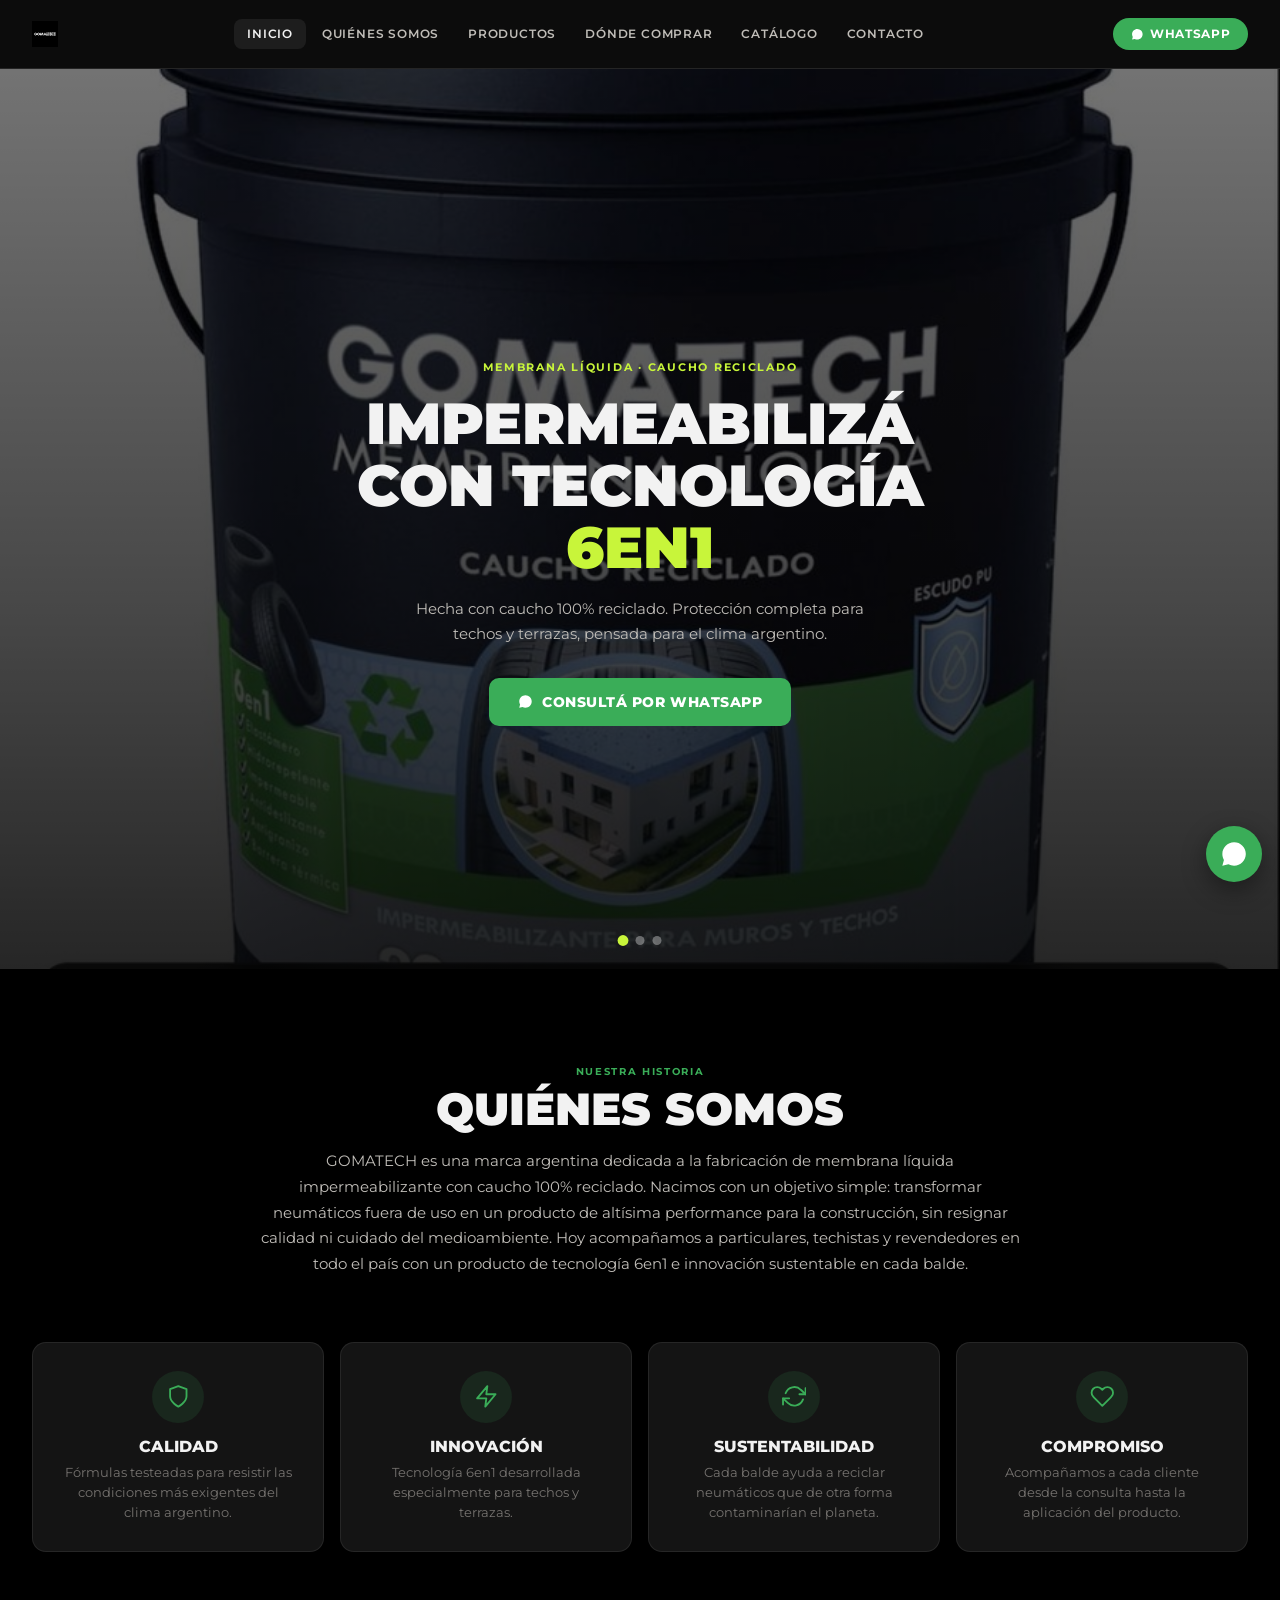
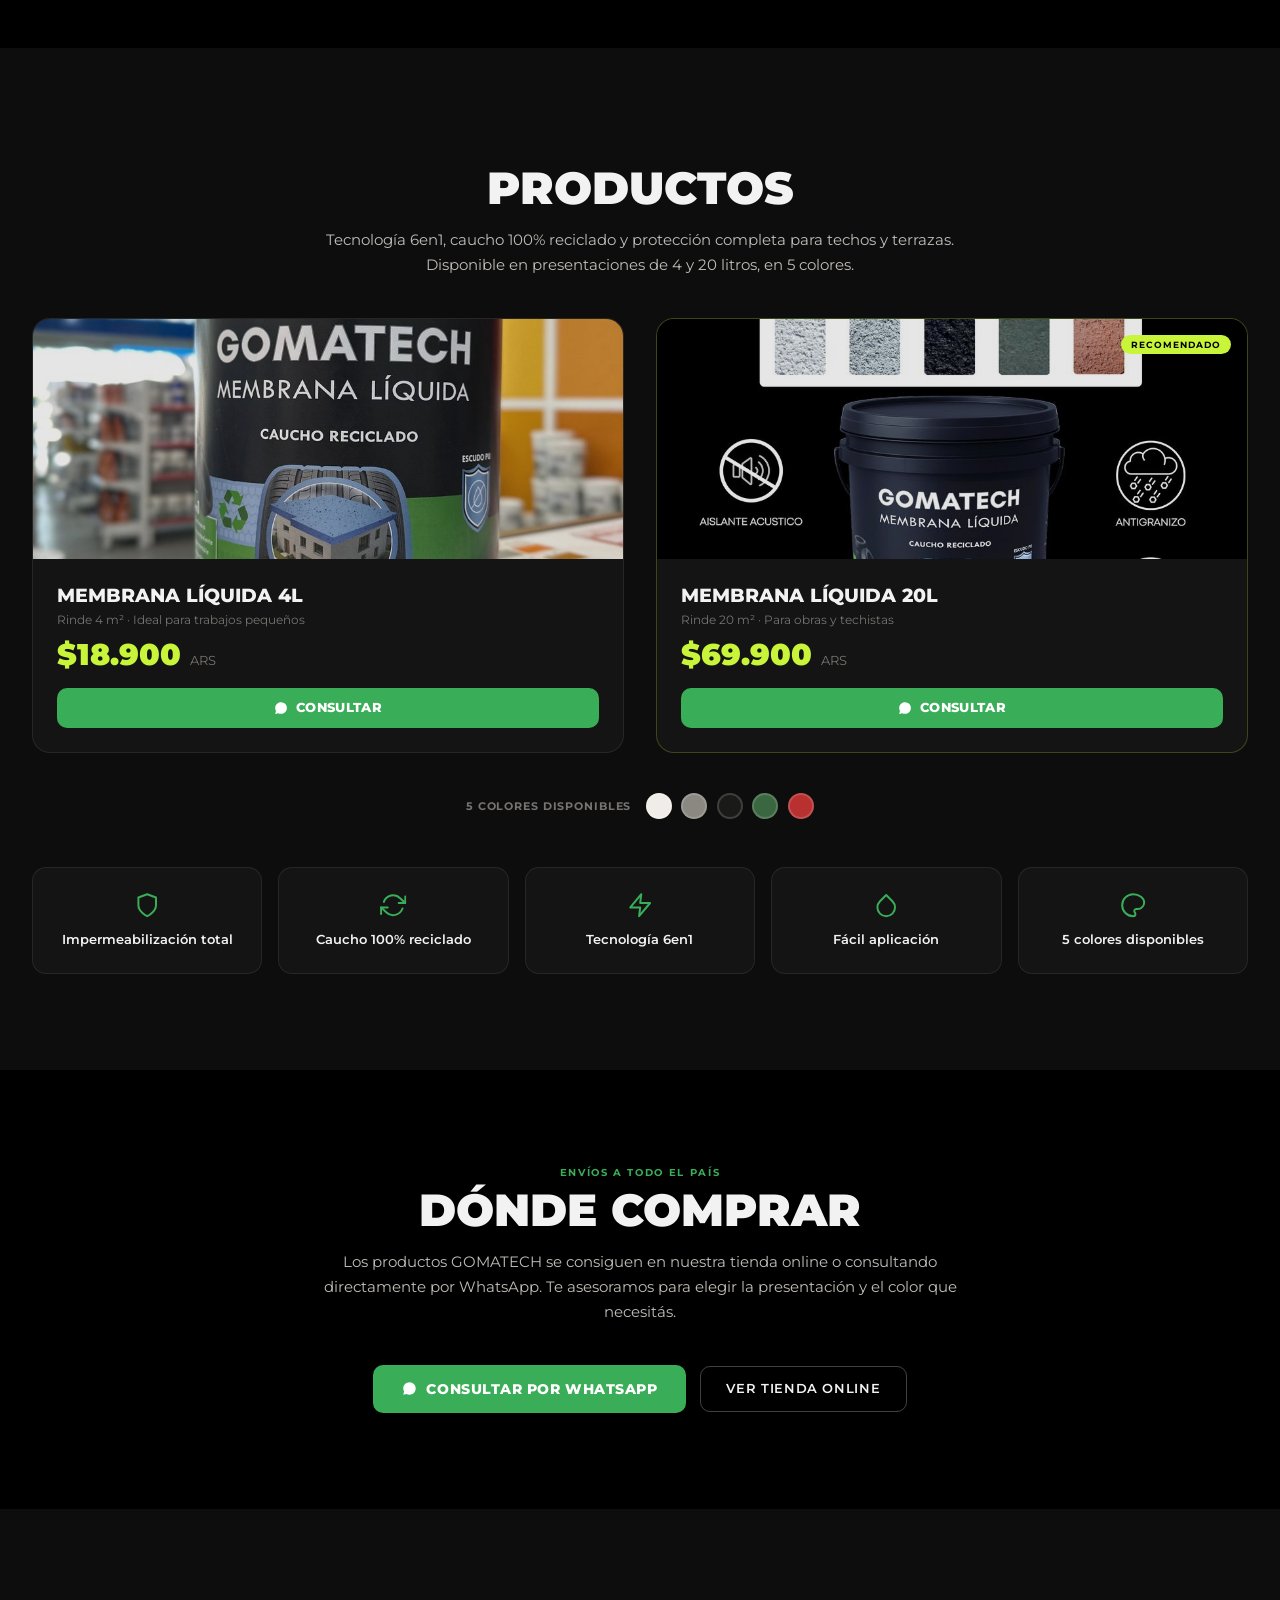
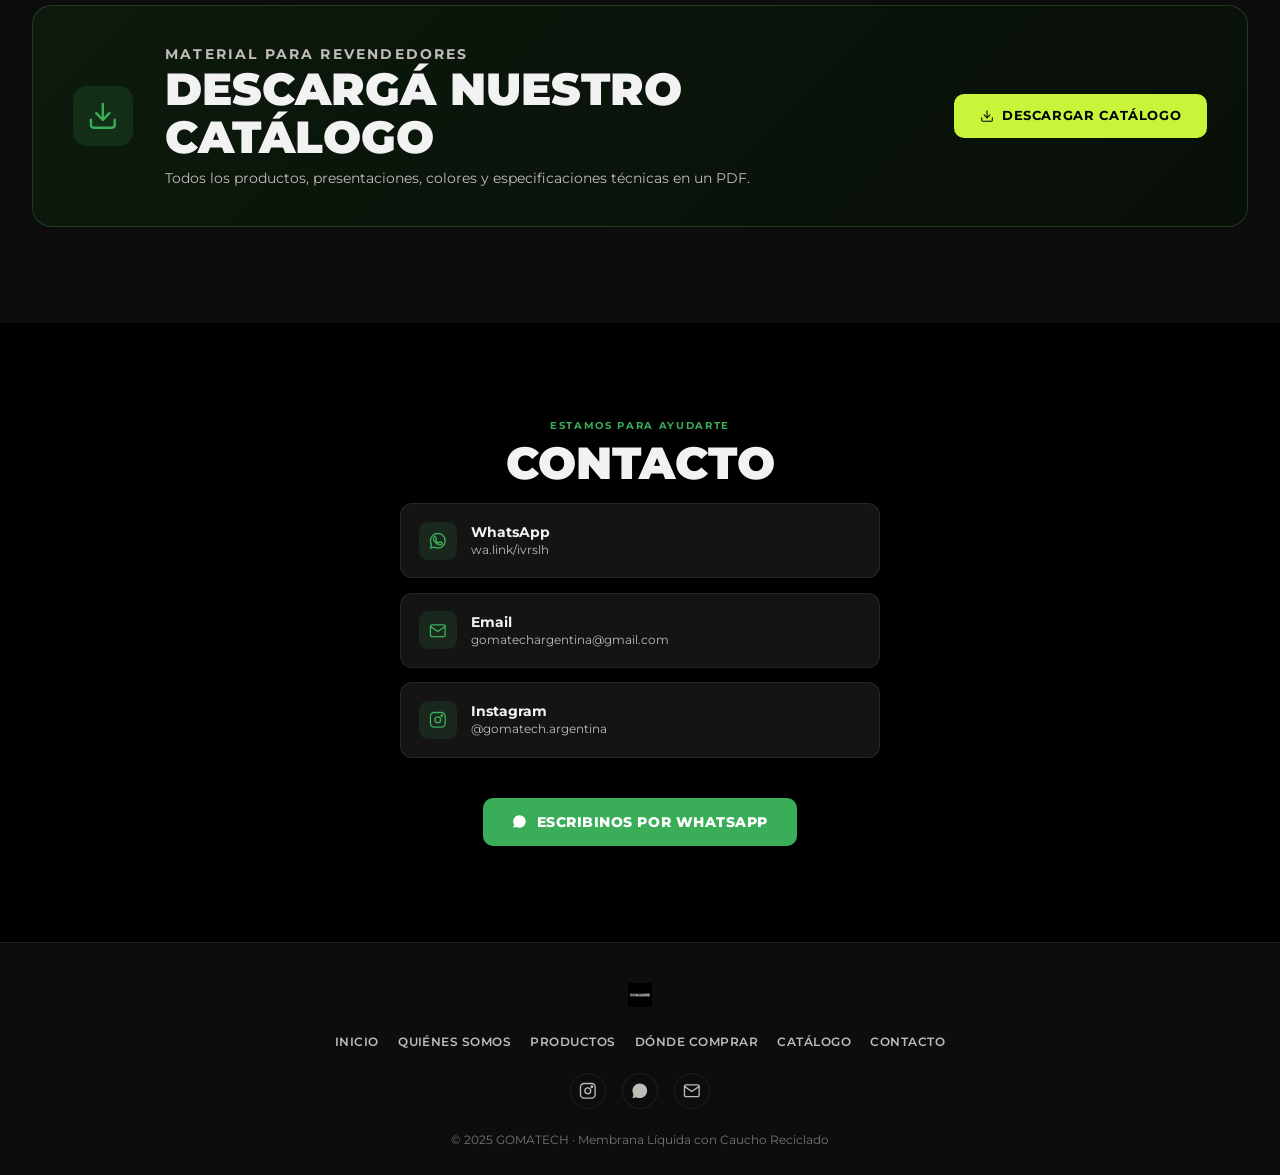
==== index.html @ 3a84031c "Reconstruir el sitio como single-page, sin GSAP ni librerías externas - Consolida todo en index.html" ====
<!DOCTYPE html>
<html lang="es">
<head>
  <meta charset="UTF-8">
  <meta name="viewport" content="width=device-width, initial-scale=1.0">
  <meta name="robots" content="index, follow">
  <link rel="preconnect" href="https://fonts.googleapis.com">
  <link rel="preconnect" href="https://fonts.gstatic.com" crossorigin>
  <link href="https://fonts.googleapis.com/css2?family=Montserrat:ital,wght@0,300;0,400;0,500;0,600;0,700;0,800;0,900;1,400&display=swap" rel="stylesheet">
  <link rel="stylesheet" href="css/styles.css">
  <title>GOMATECH | Membrana Líquida con Caucho Reciclado</title>
  <meta name="description" content="Membrana líquida con caucho reciclado, tecnología 6en1 para impermeabilizar techos y terrazas. Envíos a todo el país. Consultá por WhatsApp.">
</head>
<body>

<!-- Sprite de íconos SVG (sin librerías externas) -->
<svg style="display:none">
  <symbol id="i-whatsapp" viewBox="0 0 24 24"><path d="M17.472 14.382c-.297-.149-1.758-.868-2.03-.967-.273-.099-.471-.148-.67.15-.197.297-.767.966-.94 1.164-.173.199-.347.223-.644.075-.297-.15-1.255-.463-2.39-1.475-.883-.788-1.48-1.761-1.653-2.059-.173-.297-.018-.458.13-.606.134-.133.298-.347.446-.52.149-.174.198-.298.298-.497.099-.198.05-.371-.025-.52-.075-.149-.669-1.612-.916-2.207-.242-.579-.487-.5-.669-.51-.173-.008-.371-.01-.57-.01-.198 0-.52.074-.792.372-.272.297-1.04 1.016-1.04 2.479 0 1.462 1.065 2.875 1.213 3.074.148.198 2.096 3.2 5.077 4.487.709.306 1.262.489 1.694.625.712.227 1.36.195 1.871.118.571-.085 1.758-.719 2.006-1.413.248-.694.248-1.289.173-1.413-.074-.124-.272-.198-.57-.347z M12.001 2.003c-5.514 0-9.997 4.483-9.997 9.997 0 1.762.462 3.484 1.34 5.001L2.01 21.999l5.144-1.311a9.955 9.955 0 0 0 4.847 1.235h.004c5.514 0 9.997-4.483 9.997-9.997 0-2.67-1.04-5.182-2.929-7.07a9.935 9.935 0 0 0-7.072-2.925z"/></symbol>
  <symbol id="i-instagram" viewBox="0 0 24 24"><rect x="2" y="2" width="20" height="20" rx="5"/><circle cx="12" cy="12" r="4"/><circle cx="17.5" cy="6.5" r="1"/></symbol>
  <symbol id="i-mail" viewBox="0 0 24 24"><rect x="2" y="4" width="20" height="16" rx="2"/><path d="M2 6l10 7 10-7"/></symbol>
  <symbol id="i-truck" viewBox="0 0 24 24"><rect x="1" y="6" width="14" height="11"/><path d="M15 9h4l3 3v5h-7z"/><circle cx="6" cy="19.5" r="2"/><circle cx="17.5" cy="19.5" r="2"/></symbol>
  <symbol id="i-check" viewBox="0 0 24 24"><path d="M20 6 9 17l-5-5"/></symbol>
  <symbol id="i-recycle" viewBox="0 0 24 24"><path d="M23 4v6h-6M1 20v-6h6"/><path d="M3.51 9a9 9 0 0 1 14.85-3.36L23 10M1 14l4.64 4.36A9 9 0 0 0 20.49 15"/></symbol>
  <symbol id="i-shield" viewBox="0 0 24 24"><path d="M12 22s8-4 8-10V5l-8-3-8 3v7c0 6 8 10 8 10z"/></symbol>
  <symbol id="i-bolt" viewBox="0 0 24 24"><path d="M13 2 3 14h9l-1 8 10-12h-9z"/></symbol>
  <symbol id="i-droplet" viewBox="0 0 24 24"><path d="M12 2.69l5.66 5.66a8 8 0 1 1-11.31 0z"/></symbol>
  <symbol id="i-download" viewBox="0 0 24 24"><path d="M21 15v4a2 2 0 0 1-2 2H5a2 2 0 0 1-2-2v-4"/><path d="M7 10l5 5 5-5"/><path d="M12 15V3"/></symbol>
  <symbol id="i-heart" viewBox="0 0 24 24"><path d="M20.84 4.61a5.5 5.5 0 0 0-7.78 0L12 5.67l-1.06-1.06a5.5 5.5 0 1 0-7.78 7.78l1.06 1.06L12 21.23l7.78-7.78 1.06-1.06a5.5 5.5 0 0 0 0-7.78z"/></symbol>
  <symbol id="i-palette" viewBox="0 0 24 24"><path d="M12 2C6.48 2 2 6.48 2 12s4.48 10 10 10c1.1 0 2-.9 2-2 0-.51-.2-.98-.52-1.32-.31-.34-.5-.79-.5-1.29 0-1.05.85-1.89 1.89-1.89H16c3.31 0 6-2.69 6-6C22 5.55 17.53 2 12 2z"/></symbol>
</svg>

<header>
  <div class="nav-inner">
    <a class="logo" href="#inicio">
      <img src="assets/img/img-01.jpg" alt="GOMATECH">
    </a>
    <nav class="nav-links" id="navLinks">
      <a href="#inicio" data-section="inicio">Inicio</a>
      <a href="#quienes" data-section="quienes">Quiénes Somos</a>
      <a href="#productos" data-section="productos">Productos</a>
      <a href="#donde" data-section="donde">Dónde Comprar</a>
      <a href="#catalogo" data-section="catalogo">Catálogo</a>
      <a href="#contacto" data-section="contacto">Contacto</a>
    </nav>
    <div class="nav-actions">
      <a href="https://wa.link/ivrslh" target="_blank" class="btn-wa"><svg class="icon icon--solid"><use href="#i-whatsapp"/></svg> WhatsApp</a>
      <div class="hamburger" id="hamburger" onclick="toggleMenu()">
        <span></span><span></span><span></span>
      </div>
    </div>
  </div>
</header>

<!-- ═══ HERO / INICIO ═══ -->
<section class="hero" id="inicio">
  <div class="hero-slides">
    <div class="hero-slide active" style="background-image:url('assets/img/img-02.jpg')"></div>
    <div class="hero-slide" style="background-image:url('assets/img/img-07.jpg')"></div>
    <div class="hero-slide" style="background-image:url('assets/img/img-11.jpg')"></div>
  </div>
  <div class="hero-overlay"></div>
  <div class="hero-content">
    <p class="hero-kicker">Membrana líquida · Caucho reciclado</p>
    <h1>Impermeabilizá con tecnología <em>6en1</em></h1>
    <p class="hero-sub">Hecha con caucho 100% reciclado. Protección completa para techos y terrazas, pensada para el clima argentino.</p>
    <a href="https://wa.link/ivrslh" target="_blank" class="btn-wa-lg"><svg class="icon icon--solid"><use href="#i-whatsapp"/></svg> Consultá por WhatsApp</a>
  </div>
  <div class="hero-dots" id="heroDots">
    <button class="hero-dot active" data-slide="0" aria-label="Slide 1"></button>
    <button class="hero-dot" data-slide="1" aria-label="Slide 2"></button>
    <button class="hero-dot" data-slide="2" aria-label="Slide 3"></button>
  </div>
</section>

<!-- ═══ QUIÉNES SOMOS ═══ -->
<section class="section" id="quienes">
  <div class="container">
    <p class="section-label reveal">Nuestra historia</p>
    <h2 class="section-title reveal">Quiénes Somos</h2>
    <div class="quienes-grid">
      <p class="quienes-text reveal">
        GOMATECH es una marca argentina dedicada a la fabricación de membrana líquida
        impermeabilizante con caucho 100% reciclado. Nacimos con un objetivo simple:
        transformar neumáticos fuera de uso en un producto de altísima performance
        para la construcción, sin resignar calidad ni cuidado del medioambiente.
        Hoy acompañamos a particulares, techistas y revendedores en todo el país con
        un producto de tecnología 6en1 e innovación sustentable en cada balde.
      </p>
    </div>
    <div class="values-grid">
      <div class="value-card reveal">
        <div class="value-icon"><svg class="icon"><use href="#i-shield"/></svg></div>
        <h3 class="value-title">Calidad</h3>
        <p class="value-text">Fórmulas testeadas para resistir las condiciones más exigentes del clima argentino.</p>
      </div>
      <div class="value-card reveal">
        <div class="value-icon"><svg class="icon"><use href="#i-bolt"/></svg></div>
        <h3 class="value-title">Innovación</h3>
        <p class="value-text">Tecnología 6en1 desarrollada especialmente para techos y terrazas.</p>
      </div>
      <div class="value-card reveal">
        <div class="value-icon"><svg class="icon"><use href="#i-recycle"/></svg></div>
        <h3 class="value-title">Sustentabilidad</h3>
        <p class="value-text">Cada balde ayuda a reciclar neumáticos que de otra forma contaminarían el planeta.</p>
      </div>
      <div class="value-card reveal">
        <div class="value-icon"><svg class="icon"><use href="#i-heart"/></svg></div>
        <h3 class="value-title">Compromiso</h3>
        <p class="value-text">Acompañamos a cada cliente desde la consulta hasta la aplicación del producto.</p>
      </div>
    </div>
  </div>
</section>

<!-- ═══ PRODUCTOS ═══ -->
<section class="section section-alt" id="productos">
  <div class="container">
    <p class="section-label reveal">Catálogo</p>
    <h2 class="section-title reveal">Productos</h2>
    <p class="section-intro reveal">
      Tecnología 6en1, caucho 100% reciclado y protección completa para techos y
      terrazas. Disponible en presentaciones de 4 y 20 litros, en 5 colores.
    </p>

    <div class="catalog-grid">
      <div class="prod-card reveal">
        <div class="prod-img"><img src="assets/img/img-03.jpg" alt="GOMATECH Membrana Líquida 4 litros"></div>
        <div class="prod-body">
          <div class="prod-name">Membrana Líquida 4L</div>
          <div class="prod-desc">Rinde 4 m&sup2; &middot; Ideal para trabajos pequeños</div>
          <div class="prod-price">$18.900 <small>ARS</small></div>
          <a href="https://wa.link/ivrslh" target="_blank" class="btn-wa-card"><svg class="icon icon--solid"><use href="#i-whatsapp"/></svg> Consultar</a>
        </div>
      </div>
      <div class="prod-card featured reveal">
        <div class="prod-badge-tag">Recomendado</div>
        <div class="prod-img"><img src="assets/img/img-04.jpg" alt="GOMATECH Membrana Líquida 20 litros"></div>
        <div class="prod-body">
          <div class="prod-name">Membrana Líquida 20L</div>
          <div class="prod-desc">Rinde 20 m&sup2; &middot; Para obras y techistas</div>
          <div class="prod-price">$69.900 <small>ARS</small></div>
          <a href="https://wa.link/ivrslh" target="_blank" class="btn-wa-card"><svg class="icon icon--solid"><use href="#i-whatsapp"/></svg> Consultar</a>
        </div>
      </div>
    </div>

    <div class="colores-row reveal">
      <span class="colores-label">5 colores disponibles</span>
      <div class="color-dot" title="Blanco" style="background:#f0ede8;"></div>
      <div class="color-dot" title="Gris" style="background:#8a8880;"></div>
      <div class="color-dot" title="Negro" style="background:#1a1a18;"></div>
      <div class="color-dot" title="Verde" style="background:#3a6640;"></div>
      <div class="color-dot" title="Rojo" style="background:#b83030;"></div>
    </div>

    <div class="feature-grid">
      <div class="feature-card reveal">
        <div class="feature-icon"><svg class="icon"><use href="#i-shield"/></svg></div>
        <p>Impermeabilización total</p>
      </div>
      <div class="feature-card reveal">
        <div class="feature-icon"><svg class="icon"><use href="#i-recycle"/></svg></div>
        <p>Caucho 100% reciclado</p>
      </div>
      <div class="feature-card reveal">
        <div class="feature-icon"><svg class="icon"><use href="#i-bolt"/></svg></div>
        <p>Tecnología 6en1</p>
      </div>
      <div class="feature-card reveal">
        <div class="feature-icon"><svg class="icon"><use href="#i-droplet"/></svg></div>
        <p>Fácil aplicación</p>
      </div>
      <div class="feature-card reveal">
        <div class="feature-icon"><svg class="icon"><use href="#i-palette"/></svg></div>
        <p>5 colores disponibles</p>
      </div>
    </div>
  </div>
</section>

<!-- ═══ DÓNDE COMPRAR ═══ -->
<section class="section" id="donde">
  <div class="container">
    <p class="section-label reveal">Envíos a todo el país</p>
    <h2 class="section-title reveal">Dónde Comprar</h2>
    <p class="section-intro reveal">
      Los productos GOMATECH se consiguen en nuestra tienda online o consultando
      directamente por WhatsApp. Te asesoramos para elegir la presentación y el
      color que necesitás.
    </p>
    <div class="donde-actions reveal">
      <a href="https://wa.link/ivrslh" target="_blank" class="btn-wa-lg"><svg class="icon icon--solid"><use href="#i-whatsapp"/></svg> Consultar por WhatsApp</a>
      <a href="https://gomatech.mitiendanube.com/" target="_blank" class="btn-outline">Ver Tienda Online</a>
    </div>
  </div>
</section>

<!-- ═══ CATÁLOGO ═══ -->
<section class="section section-alt" id="catalogo">
  <div class="container">
    <div class="catalogo-box reveal">
      <div class="catalogo-icon"><svg class="icon"><use href="#i-download"/></svg></div>
      <div class="catalogo-text">
        <p class="section-label" style="margin-bottom:.3rem;">Material para revendedores</p>
        <h2 class="section-title" style="margin-bottom:.6rem;">Descargá nuestro catálogo</h2>
        <p>Todos los productos, presentaciones, colores y especificaciones técnicas en un PDF.</p>
      </div>
      <a href="assets/catalogo-mayorista.pdf" download="Catalogo_GOMATECH.pdf" class="btn-primary">
        <svg class="icon"><use href="#i-download"/></svg> Descargar Catálogo
      </a>
    </div>
  </div>
</section>

<!-- ═══ CONTACTO ═══ -->
<section class="section" id="contacto">
  <div class="container">
    <p class="section-label reveal">Estamos para ayudarte</p>
    <h2 class="section-title reveal">Contacto</h2>
    <div class="contacto-grid">
      <a href="https://wa.link/ivrslh" target="_blank" class="ch-item reveal">
        <div class="ch-icon"><svg class="icon"><use href="#i-whatsapp"/></svg></div>
        <div><div class="ch-name">WhatsApp</div><div class="ch-value">wa.link/ivrslh</div></div>
      </a>
      <a href="mailto:gomatechargentina@gmail.com" class="ch-item reveal">
        <div class="ch-icon"><svg class="icon"><use href="#i-mail"/></svg></div>
        <div><div class="ch-name">Email</div><div class="ch-value">gomatechargentina@gmail.com</div></div>
      </a>
      <a href="https://www.instagram.com/gomatech.argentina" target="_blank" class="ch-item reveal">
        <div class="ch-icon"><svg class="icon"><use href="#i-instagram"/></svg></div>
        <div><div class="ch-name">Instagram</div><div class="ch-value">@gomatech.argentina</div></div>
      </a>
    </div>
    <div class="contacto-cta reveal">
      <a href="https://wa.link/ivrslh" target="_blank" class="btn-wa-lg"><svg class="icon icon--solid"><use href="#i-whatsapp"/></svg> Escribinos por WhatsApp</a>
    </div>
  </div>
</section>

<footer>
  <div class="footer-inner">
    <a href="#inicio" class="footer-logo"><img src="assets/img/img-01.jpg" alt="GOMATECH"></a>
    <nav class="footer-nav">
      <a href="#inicio">Inicio</a>
      <a href="#quienes">Quiénes Somos</a>
      <a href="#productos">Productos</a>
      <a href="#donde">Dónde Comprar</a>
      <a href="#catalogo">Catálogo</a>
      <a href="#contacto">Contacto</a>
    </nav>
    <div class="footer-social">
      <a href="https://www.instagram.com/gomatech.argentina" target="_blank" aria-label="Instagram"><svg class="icon"><use href="#i-instagram"/></svg></a>
      <a href="https://wa.link/ivrslh" target="_blank" aria-label="WhatsApp"><svg class="icon icon--solid"><use href="#i-whatsapp"/></svg></a>
      <a href="mailto:gomatechargentina@gmail.com" aria-label="Email"><svg class="icon"><use href="#i-mail"/></svg></a>
    </div>
    <p class="footer-copy">&copy; 2025 GOMATECH &middot; Membrana Líquida con Caucho Reciclado</p>
  </div>
</footer>

<a href="https://wa.link/ivrslh" target="_blank" class="wa-float" aria-label="Consultar por WhatsApp">
  <svg class="icon icon--solid"><use href="#i-whatsapp"/></svg>
</a>

<script src="js/main.js"></script>
</body>
</html>
---- css/styles.css ----
*, *::before, *::after { box-sizing: border-box; margin: 0; padding: 0; }
:root {
  --black: #000000;
  --rubber: #0d0d0d;
  --surface: #141414;
  --green: #3aad58;
  --accent: #c8f53a;
  --yellow: #FFE600;
  --off-white: #f2f2f2;
  --warm-gray: #c0bdb8;
  --mid-gray: #767370;
  --border: rgba(255,255,255,0.08);
}
html { scroll-behavior: smooth; }
body {
  background: var(--black);
  color: var(--off-white);
  font-family: 'Montserrat', Arial, sans-serif;
  overflow-x: hidden;
}
.icon { width: 1.1em; height: 1.1em; fill: none; stroke: currentColor; stroke-width: 1.8; stroke-linecap: round; stroke-linejoin: round; vertical-align: -0.15em; flex-shrink: 0; }
.icon--solid { fill: currentColor; stroke: none; }

/* ── HEADER ── */
header {
  position: sticky; top: 0; z-index: 300;
  background: rgba(13,13,13,0.98);
  backdrop-filter: blur(16px);
  border-bottom: 1px solid rgba(255,255,255,0.1);
}
.nav-inner {
  max-width: 1280px; margin: 0 auto; padding: 0 1.25rem;
  height: 64px; display: flex; align-items: center; justify-content: space-between;
}
.logo { display: flex; align-items: center; text-decoration: none; }
.logo img { height: 26px; width: auto; }
.nav-links { display: flex; align-items: center; gap: .2rem; }
.nav-links a {
  font-size: .72rem; font-weight: 600; letter-spacing: .07em; text-transform: uppercase;
  color: var(--warm-gray); text-decoration: none; padding: .5rem .8rem;
  border-radius: 8px; transition: color .2s, background .2s;
}
.nav-links a:hover, .nav-links a.active { color: var(--off-white); background: rgba(255,255,255,.07); }
.nav-actions { display: flex; align-items: center; gap: .75rem; }
.btn-wa {
  display: flex; align-items: center; gap: .4rem;
  background: var(--green); color: white; font-family: 'Montserrat', Arial, sans-serif;
  font-weight: 700; font-size: .72rem; letter-spacing: .06em; text-transform: uppercase;
  text-decoration: none; padding: .55rem 1.1rem; border-radius: 100px;
  transition: background .2s, transform .15s;
}
.btn-wa:hover { background: #2a9447; transform: translateY(-1px); }
.hamburger { display: flex; flex-direction: column; gap: 5px; cursor: pointer; padding: 4px; }
.hamburger span { width: 22px; height: 2px; background: var(--off-white); border-radius: 2px; }

/* Mobile nav: full-screen drawer by default (mobile-first) */
.nav-links {
  display: none;
}
.nav-links.open {
  display: flex; flex-direction: column; position: fixed;
  top: 64px; left: 0; right: 0; height: calc(100svh - 64px);
  background: #000; padding: 1.5rem; gap: .3rem; z-index: 250;
  overflow-y: auto;
}
.nav-links.open a { font-size: 1rem; padding: .8rem 1rem; }

/* ── SHARED ── */
.container { max-width: 1280px; margin: 0 auto; padding: 0 1.25rem; }
.section { padding: 4rem 0; }
.section-alt { background: var(--rubber); }
.section-label {
  font-size: .65rem; font-weight: 700; letter-spacing: .16em;
  text-transform: uppercase; color: var(--green); margin-bottom: .5rem; text-align: center;
}
.section-title {
  font-weight: 900; font-size: clamp(1.9rem, 6vw, 2.8rem);
  text-transform: uppercase; line-height: 1.05; color: var(--off-white);
  margin-bottom: 1rem; text-align: center;
}
.section-intro {
  font-size: .92rem; color: var(--warm-gray); line-height: 1.7;
  max-width: 640px; margin: 0 auto 2.5rem; text-align: center;
}
.btn-wa-lg {
  display: inline-flex; align-items: center; justify-content: center; gap: .6rem;
  background: var(--green); color: #fff; font-family: 'Montserrat', Arial, sans-serif;
  font-weight: 800; font-size: .85rem; letter-spacing: .04em; text-transform: uppercase;
  text-decoration: none; padding: 1rem 1.8rem; border-radius: 10px; border: none;
  cursor: pointer; transition: background .2s, transform .15s, box-shadow .15s;
}
.btn-wa-lg:hover { background: #2a9447; transform: translateY(-2px); box-shadow: 0 10px 26px rgba(58,173,88,.3); }
.btn-primary {
  display: inline-flex; align-items: center; justify-content: center; gap: .5rem;
  background: var(--accent); color: var(--black); font-family: 'Montserrat', Arial, sans-serif;
  font-weight: 700; font-size: .8rem; letter-spacing: .05em; text-transform: uppercase;
  text-decoration: none; padding: .9rem 1.6rem; border-radius: 10px; border: none;
  cursor: pointer; transition: transform .15s, box-shadow .15s;
}
.btn-primary:hover { transform: translateY(-2px); box-shadow: 0 10px 24px rgba(200,245,58,.25); }
.btn-outline {
  display: inline-flex; align-items: center; justify-content: center; gap: .5rem;
  background: transparent; color: var(--off-white); font-family: 'Montserrat', Arial, sans-serif;
  font-weight: 600; font-size: .8rem; letter-spacing: .05em; text-transform: uppercase;
  text-decoration: none; padding: .9rem 1.6rem; border-radius: 10px;
  border: 1px solid rgba(255,255,255,.25); transition: border-color .2s, background .2s;
}
.btn-outline:hover { border-color: var(--green); background: rgba(58,173,88,.09); }
.btn-wa-card {
  display: inline-flex; align-items: center; justify-content: center; gap: .5rem;
  background: var(--green); color: #fff; font-family: 'Montserrat', Arial, sans-serif;
  font-weight: 800; font-size: .8rem; letter-spacing: .03em; text-transform: uppercase;
  text-decoration: none; padding: .8rem 1.5rem; border-radius: 10px; border: none;
  cursor: pointer; transition: background .2s, transform .15s, box-shadow .15s; width: 100%;
}
.btn-wa-card:hover { background: #2a9447; transform: translateY(-2px); box-shadow: 0 10px 24px rgba(58,173,88,.28); }

/* Reveal al hacer scroll (IntersectionObserver, ver main.js) */
.reveal { opacity: 0; transform: translateY(20px); transition: opacity .6s ease, transform .6s ease; }
.reveal.in-view { opacity: 1; transform: translateY(0); }

/* ── HERO SLIDER ── */
.hero {
  position: relative; min-height: 100svh; overflow: hidden;
  display: flex; align-items: center; justify-content: center;
}
.hero-slides { position: absolute; inset: 0; z-index: 0; }
.hero-slide {
  position: absolute; inset: 0; background-size: cover; background-position: center;
  opacity: 0; transition: opacity 1.2s ease;
}
.hero-slide.active { opacity: 1; }
.hero-overlay {
  position: absolute; inset: 0; z-index: 1;
  background: linear-gradient(180deg, rgba(0,0,0,.55) 0%, rgba(0,0,0,.72) 60%, rgba(0,0,0,.85) 100%);
}
.hero-content {
  position: relative; z-index: 2; text-align: center;
  max-width: 720px; padding: 6rem 1.25rem 3rem;
}
.hero-kicker {
  font-size: .68rem; font-weight: 700; letter-spacing: .16em; text-transform: uppercase;
  color: var(--accent); margin-bottom: 1.1rem;
}
.hero h1 {
  font-weight: 900; font-size: clamp(2rem, 8vw, 3.6rem);
  line-height: 1.08; text-transform: uppercase; color: var(--off-white); margin-bottom: 1.2rem;
}
.hero h1 em { color: var(--accent); font-style: normal; }
.hero-sub {
  font-size: .92rem; color: var(--warm-gray); line-height: 1.65;
  margin: 0 auto 2rem; max-width: 480px;
}
.hero-dots {
  position: absolute; z-index: 2; bottom: 1.5rem; left: 50%; transform: translateX(-50%);
  display: flex; gap: .5rem;
}
.hero-dot {
  width: 9px; height: 9px; border-radius: 50%; border: none;
  background: rgba(255,255,255,.35); cursor: pointer; padding: 0; transition: background .2s, transform .2s;
}
.hero-dot.active { background: var(--accent); transform: scale(1.2); }

/* ── QUIENES SOMOS ── */
.quienes-grid { max-width: 760px; margin: 0 auto 3rem; }
.quienes-text { font-size: .92rem; color: var(--warm-gray); line-height: 1.75; text-align: center; }
.values-grid { display: grid; grid-template-columns: 1fr; gap: 1rem; }
.value-card {
  background: var(--surface); border: 1px solid var(--border);
  border-radius: 14px; padding: 1.75rem; text-align: center;
  transition: border-color .3s, transform .25s;
}
.value-card:hover { border-color: rgba(58,173,88,.35); transform: translateY(-4px); }
.value-icon {
  width: 52px; height: 52px; margin: 0 auto .9rem; border-radius: 50%;
  background: rgba(58,173,88,.12); color: var(--green);
  display: flex; align-items: center; justify-content: center; font-size: 1.4rem;
}
.value-title { font-weight: 800; font-size: 1rem; text-transform: uppercase; margin-bottom: .45rem; }
.value-text { font-size: .8rem; color: var(--mid-gray); line-height: 1.55; }

/* ── PRODUCTOS ── */
.catalog-grid { display: grid; grid-template-columns: 1fr; gap: 1.5rem; margin-bottom: 2.5rem; }
.prod-card {
  background: var(--surface); border: 1px solid var(--border);
  border-radius: 18px; overflow: hidden;
  transition: border-color .3s, transform .25s; position: relative;
}
.prod-card:hover { border-color: rgba(58,173,88,.4); transform: translateY(-5px); }
.prod-card.featured { border-color: rgba(200,245,58,.22); }
.prod-badge-tag {
  position: absolute; top: 1rem; right: 1rem;
  background: var(--accent); color: var(--black);
  font-size: .58rem; font-weight: 700; letter-spacing: .1em; text-transform: uppercase;
  padding: .25rem .65rem; border-radius: 100px; z-index: 2;
}
.prod-img { height: 240px; overflow: hidden; }
.prod-img img { width:100%;height:100%;object-fit:cover;transition:transform .4s,filter .4s;filter:brightness(.9) saturate(.9); }
.prod-card:hover .prod-img img { transform:scale(1.05);filter:brightness(1) saturate(1); }
.prod-body { padding: 1.5rem; }
.prod-name { font-weight: 800; font-size: 1.2rem; text-transform: uppercase; }
.prod-desc { font-size: .77rem; color: var(--mid-gray); margin-top: .3rem; }
.prod-price { font-size: 1.9rem; font-weight: 900; color: var(--accent); margin: .8rem 0 1.1rem; line-height: 1; }
.prod-price small { font-size: .82rem; color: var(--mid-gray); font-weight: 400; }

.colores-row { display: flex; align-items: center; justify-content: center; gap: .6rem; flex-wrap: wrap; margin-bottom: 3rem; }
.colores-label { font-size: .68rem; font-weight: 700; letter-spacing: .08em; text-transform: uppercase; color: var(--mid-gray); margin-right: .3rem; }
.color-dot { width: 26px; height: 26px; border-radius: 50%; border: 2px solid rgba(255,255,255,.16); }

.feature-grid { display: grid; grid-template-columns: repeat(2,1fr); gap: 1rem; }
.feature-card {
  background: var(--surface); border: 1px solid var(--border); border-radius: 14px;
  padding: 1.5rem 1rem; text-align: center;
  transition: border-color .3s, transform .25s;
}
.feature-card:hover { border-color: rgba(58,173,88,.35); transform: translateY(-4px); }
.feature-icon { color: var(--green); margin-bottom: .6rem; font-size: 1.5rem; }
.feature-card p { font-size: .8rem; font-weight: 600; color: var(--off-white); line-height: 1.4; }

/* ── DÓNDE COMPRAR ── */
.donde-actions { display: flex; flex-direction: column; gap: .85rem; align-items: center; }

/* ── CATÁLOGO ── */
.catalogo-box {
  background: linear-gradient(135deg,#0d1a0d,#080f08);
  border: 1px solid rgba(58,173,88,.28); border-radius: 20px;
  padding: 2.25rem 1.5rem; text-align: center;
}
.catalogo-icon {
  width: 60px; height: 60px; margin: 0 auto 1.25rem; border-radius: 14px;
  background: rgba(58,173,88,.14); color: var(--green);
  display: flex; align-items: center; justify-content: center; font-size: 1.8rem;
}
.catalogo-text p { font-size: .85rem; color: var(--warm-gray); margin-bottom: 1.5rem; }

/* ── CONTACTO ── */
.contacto-grid { display: flex; flex-direction: column; gap: .9rem; max-width: 480px; margin: 0 auto 2.5rem; }
.ch-item {
  display: flex; align-items: center; gap: .9rem; padding: 1.1rem;
  background: var(--surface); border: 1px solid var(--border);
  border-radius: 12px; color: var(--warm-gray); text-decoration: none; font-size: .85rem;
  transition: border-color .2s, background .2s, color .2s;
}
.ch-item:hover { border-color: var(--green); background: rgba(58,173,88,.06); color: var(--off-white); }
.ch-icon {
  width: 38px; height: 38px; background: rgba(58,173,88,.12); border-radius: 9px;
  display: flex; align-items: center; justify-content: center; color: var(--green); font-size: 1rem; flex-shrink: 0;
}
.ch-name { font-weight: 700; color: var(--off-white); }
.ch-value { font-size: .77rem; margin-top: 2px; }
.contacto-cta { text-align: center; }

/* ── FOOTER ── */
footer { background: var(--rubber); border-top: 1px solid var(--border); padding: 2.5rem 1.25rem 1.75rem; }
.footer-inner { max-width: 1280px; margin: 0 auto; display: flex; flex-direction: column; align-items: center; gap: 1.5rem; text-align: center; }
.footer-logo img { height: 24px; }
.footer-nav { display: flex; flex-wrap: wrap; justify-content: center; gap: .5rem 1.2rem; }
.footer-nav a { font-size: .74rem; font-weight: 600; letter-spacing: .04em; text-transform: uppercase; color: var(--warm-gray); text-decoration: none; transition: color .2s; }
.footer-nav a:hover { color: var(--green); }
.footer-social { display: flex; gap: 1rem; }
.footer-social a {
  width: 36px; height: 36px; border-radius: 50%; border: 1px solid var(--border);
  display: flex; align-items: center; justify-content: center; color: var(--warm-gray);
  transition: border-color .2s, color .2s;
}
.footer-social a:hover { border-color: var(--green); color: var(--green); }
.footer-copy { font-size: .72rem; color: var(--mid-gray); }

/* ── BOTÓN FLOTANTE WHATSAPP ── */
.wa-float {
  position: fixed; right: 1.1rem; bottom: 1.1rem; z-index: 400;
  width: 56px; height: 56px; border-radius: 50%;
  background: var(--green); color: #fff;
  display: flex; align-items: center; justify-content: center;
  font-size: 1.6rem; box-shadow: 0 8px 24px rgba(0,0,0,.4);
  transition: transform .2s, background .2s;
}
.wa-float:hover { background: #2a9447; transform: scale(1.08); }

/* ══════════════ RESPONSIVE (mobile-first) ══════════════ */
@media (min-width: 700px) {
  .values-grid { grid-template-columns: repeat(2,1fr); }
  .catalog-grid { grid-template-columns: repeat(2,1fr); }
  .feature-grid { grid-template-columns: repeat(3,1fr); }
  .donde-actions { flex-direction: row; justify-content: center; }
  .catalogo-box { display: flex; align-items: center; text-align: left; gap: 2rem; padding: 2.5rem; }
  .catalogo-icon { margin: 0; flex-shrink: 0; }
  .catalogo-text { flex: 1; }
  .catalogo-text p { margin-bottom: 0; }
  .catalogo-text .section-label, .catalogo-text .section-title { text-align: left; }
  .catalogo-box .btn-primary { flex-shrink: 0; }
}
@media (min-width: 901px) {
  .nav-links {
    display: flex !important; position: static; flex-direction: row;
    background: none; padding: 0; z-index: auto; overflow: visible;
  }
  .nav-links a { font-size: .72rem; padding: .5rem .8rem; }
  .hamburger { display: none; }
  .nav-inner { padding: 0 2rem; height: 68px; }
  .container { padding: 0 2rem; }
  .section { padding: 6rem 0; }
  .section-label, .section-title { text-align: center; }
  .values-grid { grid-template-columns: repeat(4,1fr); }
  .feature-grid { grid-template-columns: repeat(5,1fr); }
  .quienes-grid { margin-bottom: 4rem; }
}
@media (min-width: 1200px) {
  .catalog-grid { gap: 2rem; }
}
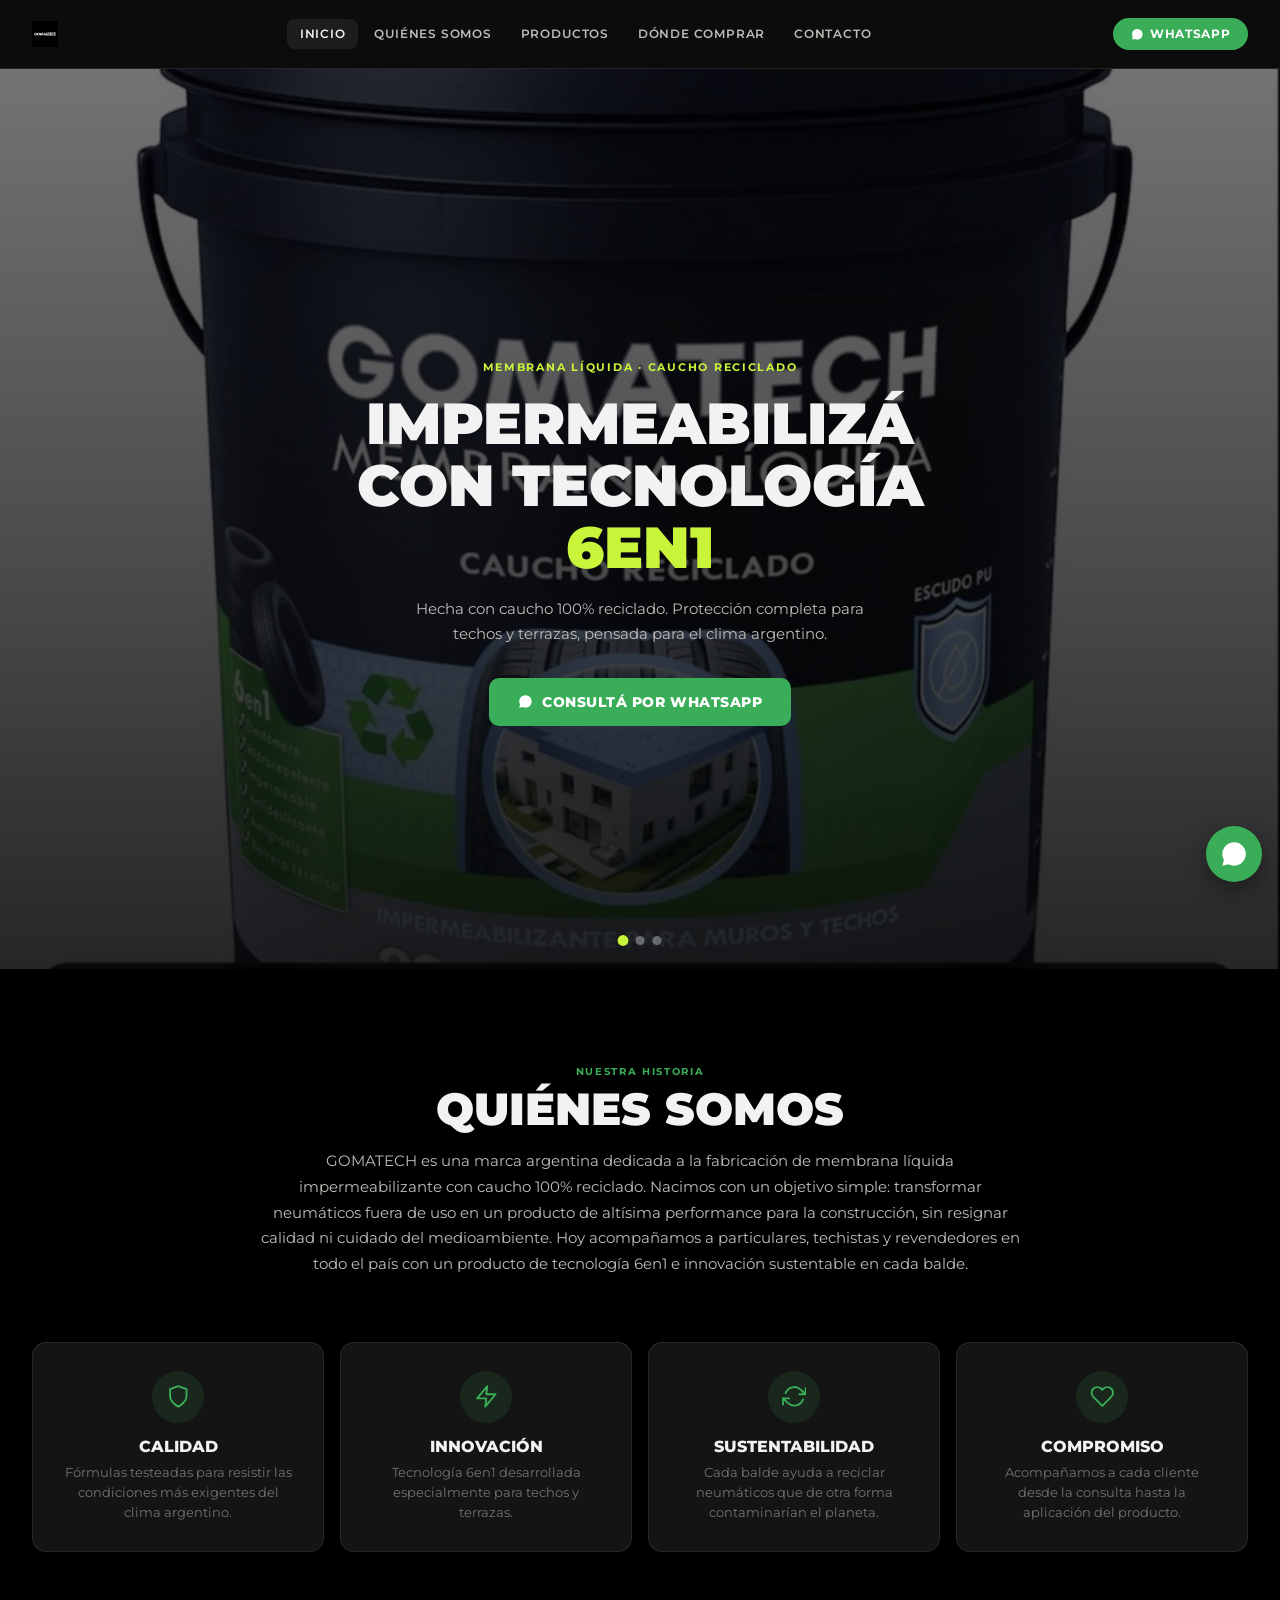
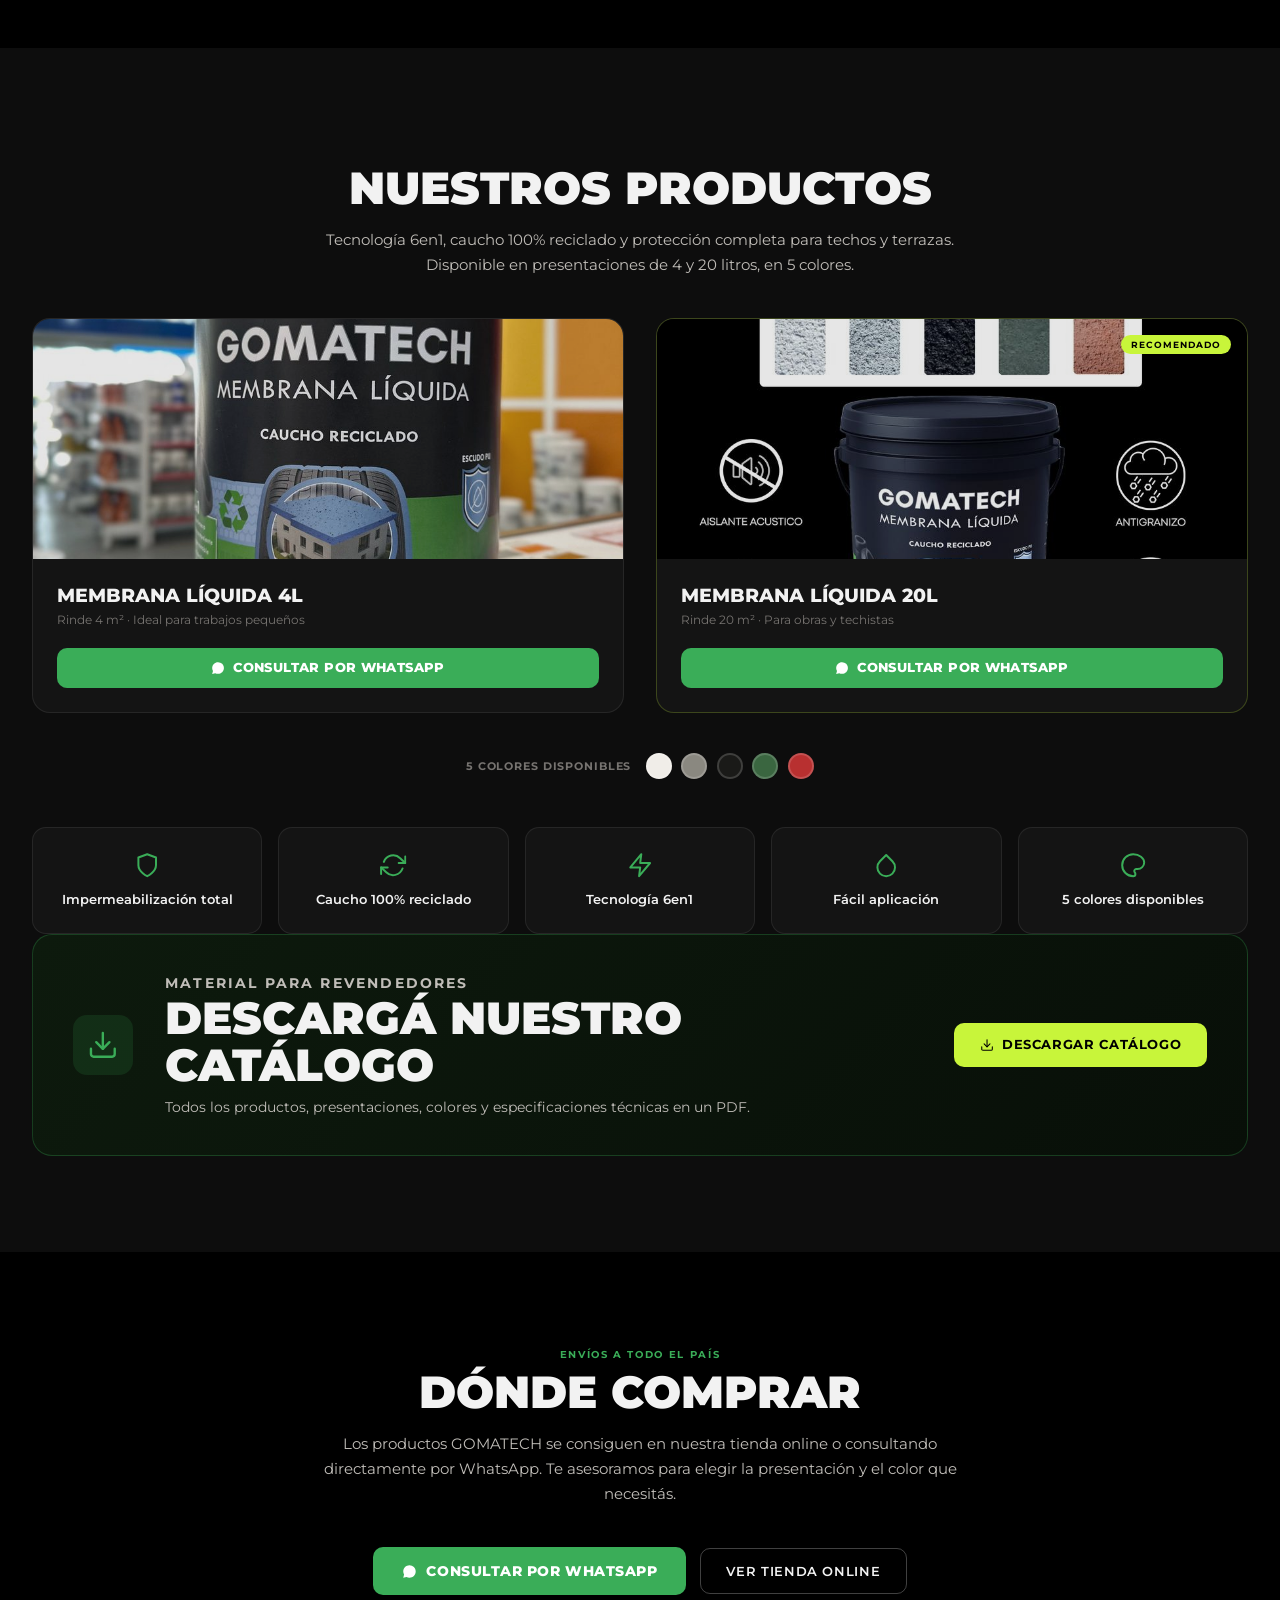
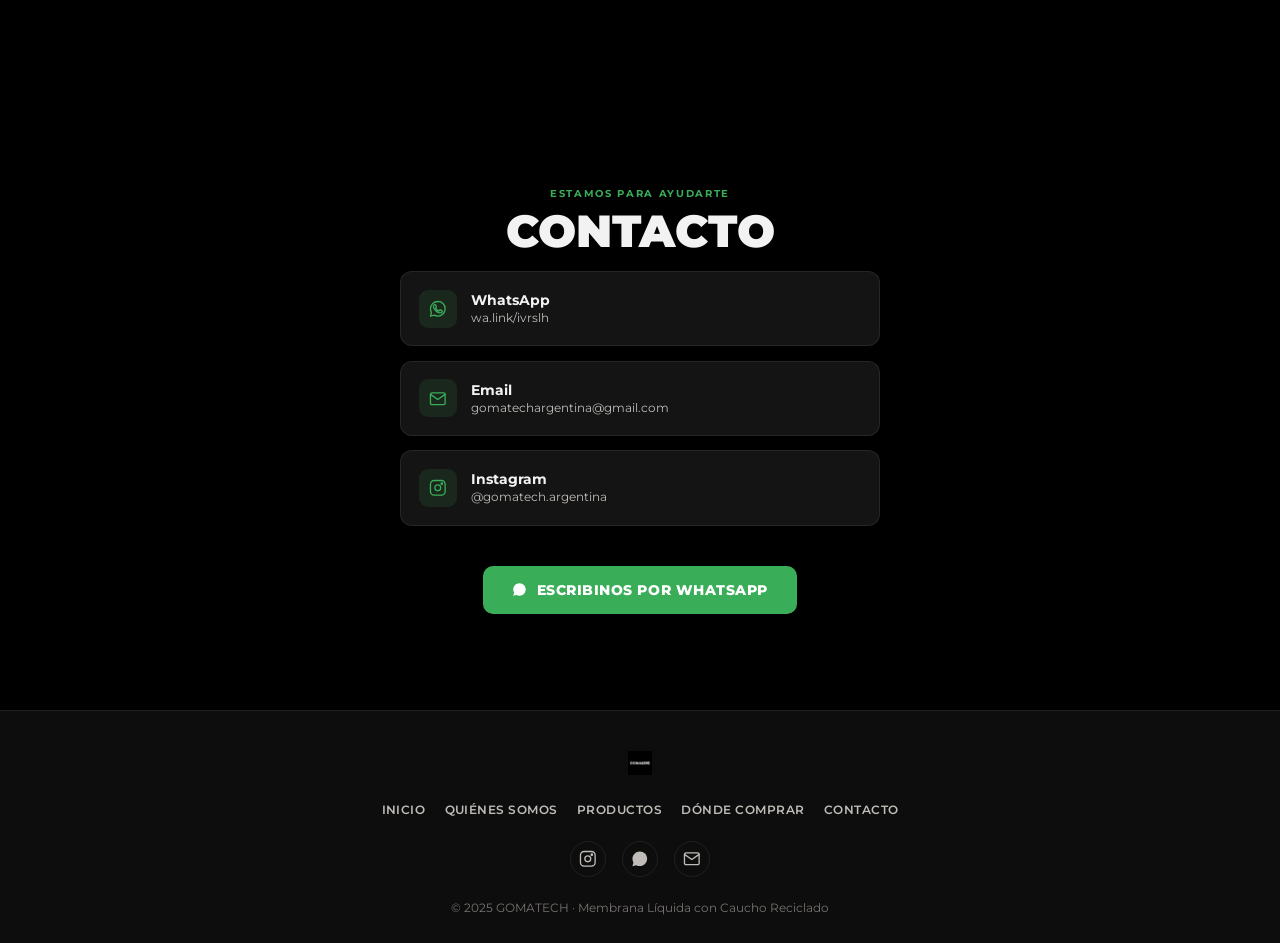
==== commit 57548d9f: "Fusionar sección Catálogo en Productos y sacar precios El sitio es informativo: la consulta de preci" ====
--- a/index.html
+++ b/index.html
@@ -39,7 +39,6 @@
       <a href="#quienes" data-section="quienes">Quiénes Somos</a>
       <a href="#productos" data-section="productos">Productos</a>
       <a href="#donde" data-section="donde">Dónde Comprar</a>
-      <a href="#catalogo" data-section="catalogo">Catálogo</a>
       <a href="#contacto" data-section="contacto">Contacto</a>
     </nav>
     <div class="nav-actions">
@@ -115,8 +114,8 @@
 <!-- ═══ PRODUCTOS ═══ -->
 <section class="section section-alt" id="productos">
   <div class="container">
-    <p class="section-label reveal">Catálogo</p>
-    <h2 class="section-title reveal">Productos</h2>
+    <p class="section-label reveal">Línea de productos</p>
+    <h2 class="section-title reveal">Nuestros Productos</h2>
     <p class="section-intro reveal">
       Tecnología 6en1, caucho 100% reciclado y protección completa para techos y
       terrazas. Disponible en presentaciones de 4 y 20 litros, en 5 colores.
@@ -128,8 +127,7 @@
         <div class="prod-body">
           <div class="prod-name">Membrana Líquida 4L</div>
           <div class="prod-desc">Rinde 4 m&sup2; &middot; Ideal para trabajos pequeños</div>
-          <div class="prod-price">$18.900 <small>ARS</small></div>
-          <a href="https://wa.link/ivrslh" target="_blank" class="btn-wa-card"><svg class="icon icon--solid"><use href="#i-whatsapp"/></svg> Consultar</a>
+          <a href="https://wa.link/ivrslh" target="_blank" class="btn-wa-card"><svg class="icon icon--solid"><use href="#i-whatsapp"/></svg> Consultar por WhatsApp</a>
         </div>
       </div>
       <div class="prod-card featured reveal">
@@ -138,8 +136,7 @@
         <div class="prod-body">
           <div class="prod-name">Membrana Líquida 20L</div>
           <div class="prod-desc">Rinde 20 m&sup2; &middot; Para obras y techistas</div>
-          <div class="prod-price">$69.900 <small>ARS</small></div>
-          <a href="https://wa.link/ivrslh" target="_blank" class="btn-wa-card"><svg class="icon icon--solid"><use href="#i-whatsapp"/></svg> Consultar</a>
+          <a href="https://wa.link/ivrslh" target="_blank" class="btn-wa-card"><svg class="icon icon--solid"><use href="#i-whatsapp"/></svg> Consultar por WhatsApp</a>
         </div>
       </div>
     </div>
@@ -174,6 +171,18 @@
         <div class="feature-icon"><svg class="icon"><use href="#i-palette"/></svg></div>
         <p>5 colores disponibles</p>
       </div>
+    </div>
+
+    <div class="catalogo-box reveal">
+      <div class="catalogo-icon"><svg class="icon"><use href="#i-download"/></svg></div>
+      <div class="catalogo-text">
+        <p class="section-label" style="margin-bottom:.3rem;">Material para revendedores</p>
+        <h3 class="section-title" style="margin-bottom:.6rem;">Descargá nuestro catálogo</h3>
+        <p>Todos los productos, presentaciones, colores y especificaciones técnicas en un PDF.</p>
+      </div>
+      <a href="assets/catalogo-mayorista.pdf" download="Catalogo_GOMATECH.pdf" class="btn-primary">
+        <svg class="icon"><use href="#i-download"/></svg> Descargar Catálogo
+      </a>
     </div>
   </div>
 </section>
@@ -195,23 +204,6 @@
   </div>
 </section>
 
-<!-- ═══ CATÁLOGO ═══ -->
-<section class="section section-alt" id="catalogo">
-  <div class="container">
-    <div class="catalogo-box reveal">
-      <div class="catalogo-icon"><svg class="icon"><use href="#i-download"/></svg></div>
-      <div class="catalogo-text">
-        <p class="section-label" style="margin-bottom:.3rem;">Material para revendedores</p>
-        <h2 class="section-title" style="margin-bottom:.6rem;">Descargá nuestro catálogo</h2>
-        <p>Todos los productos, presentaciones, colores y especificaciones técnicas en un PDF.</p>
-      </div>
-      <a href="assets/catalogo-mayorista.pdf" download="Catalogo_GOMATECH.pdf" class="btn-primary">
-        <svg class="icon"><use href="#i-download"/></svg> Descargar Catálogo
-      </a>
-    </div>
-  </div>
-</section>
-
 <!-- ═══ CONTACTO ═══ -->
 <section class="section" id="contacto">
   <div class="container">
@@ -245,7 +237,6 @@
       <a href="#quienes">Quiénes Somos</a>
       <a href="#productos">Productos</a>
       <a href="#donde">Dónde Comprar</a>
-      <a href="#catalogo">Catálogo</a>
       <a href="#contacto">Contacto</a>
     </nav>
     <div class="footer-social">
--- a/css/styles.css
+++ b/css/styles.css
@@ -199,9 +199,7 @@
 .prod-card:hover .prod-img img { transform:scale(1.05);filter:brightness(1) saturate(1); }
 .prod-body { padding: 1.5rem; }
 .prod-name { font-weight: 800; font-size: 1.2rem; text-transform: uppercase; }
-.prod-desc { font-size: .77rem; color: var(--mid-gray); margin-top: .3rem; }
-.prod-price { font-size: 1.9rem; font-weight: 900; color: var(--accent); margin: .8rem 0 1.1rem; line-height: 1; }
-.prod-price small { font-size: .82rem; color: var(--mid-gray); font-weight: 400; }
+.prod-desc { font-size: .77rem; color: var(--mid-gray); margin: .3rem 0 1.3rem; }
 
 .colores-row { display: flex; align-items: center; justify-content: center; gap: .6rem; flex-wrap: wrap; margin-bottom: 3rem; }
 .colores-label { font-size: .68rem; font-weight: 700; letter-spacing: .08em; text-transform: uppercase; color: var(--mid-gray); margin-right: .3rem; }
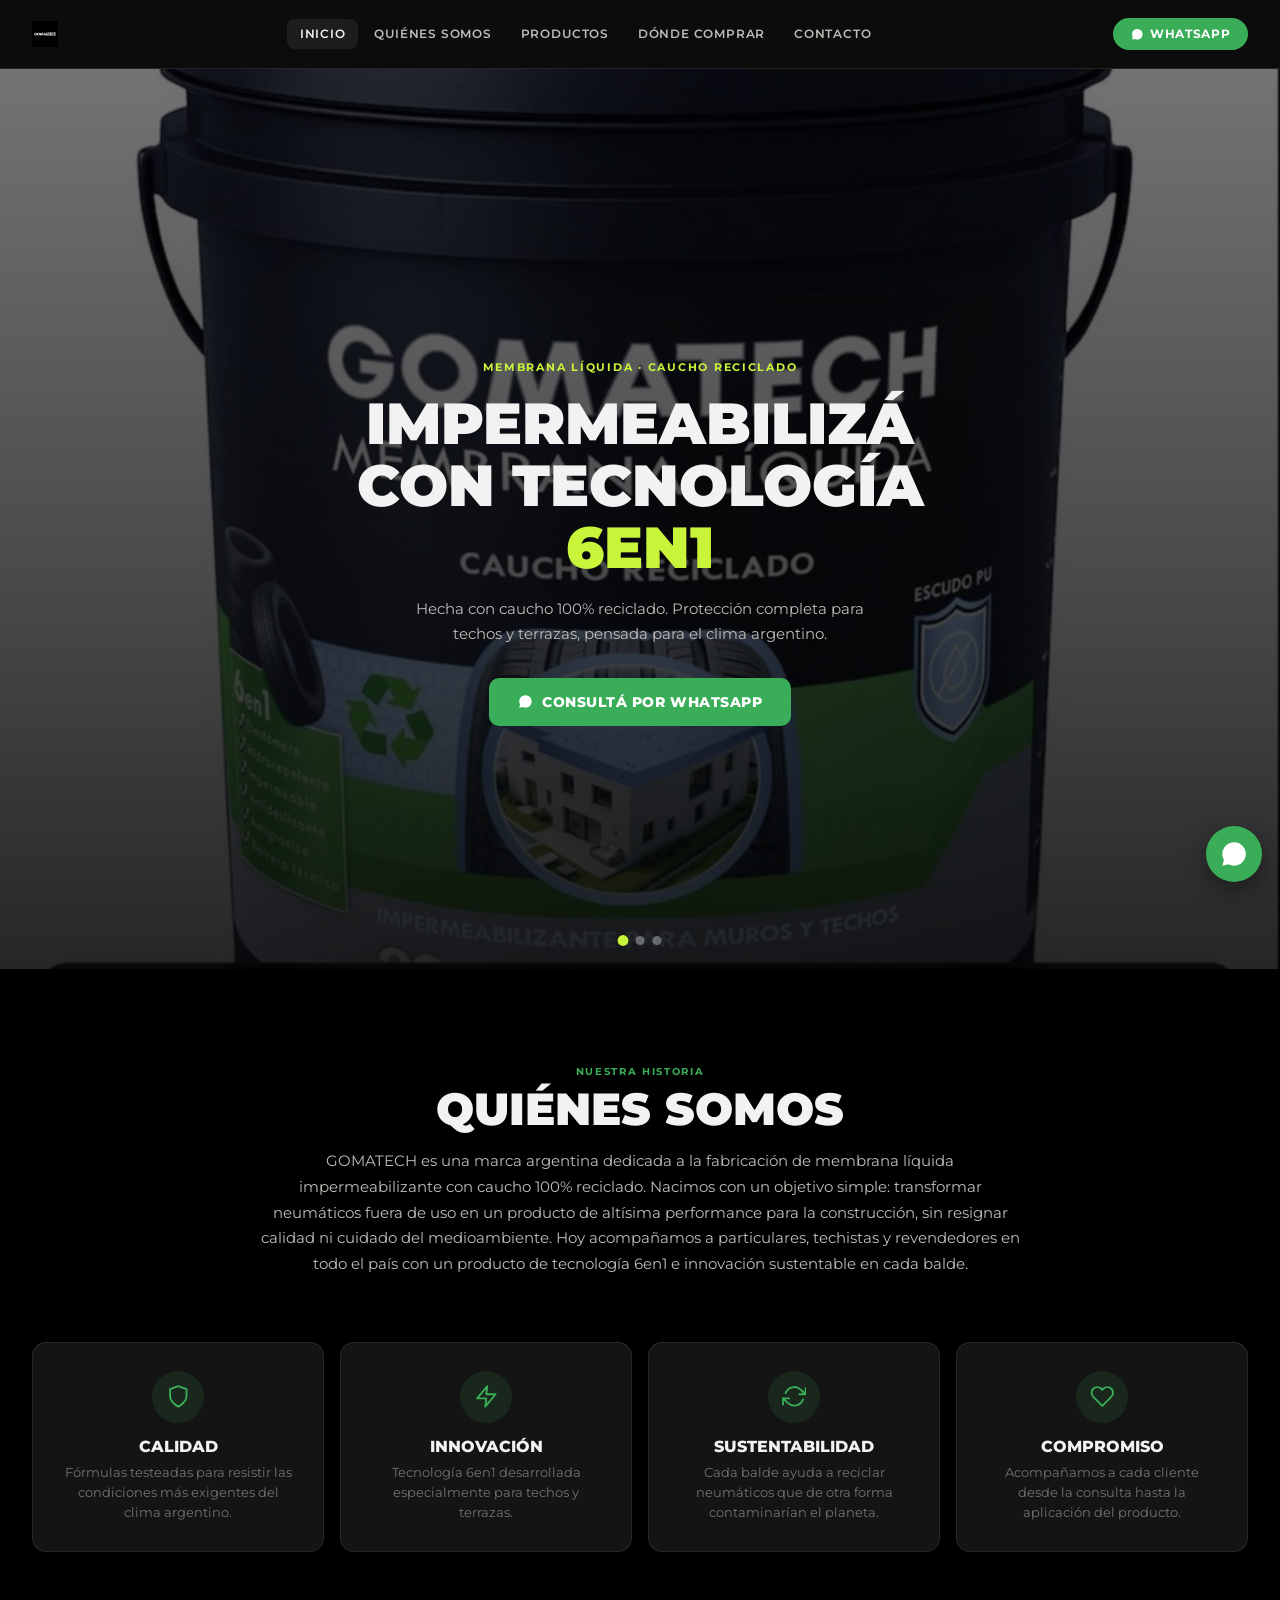
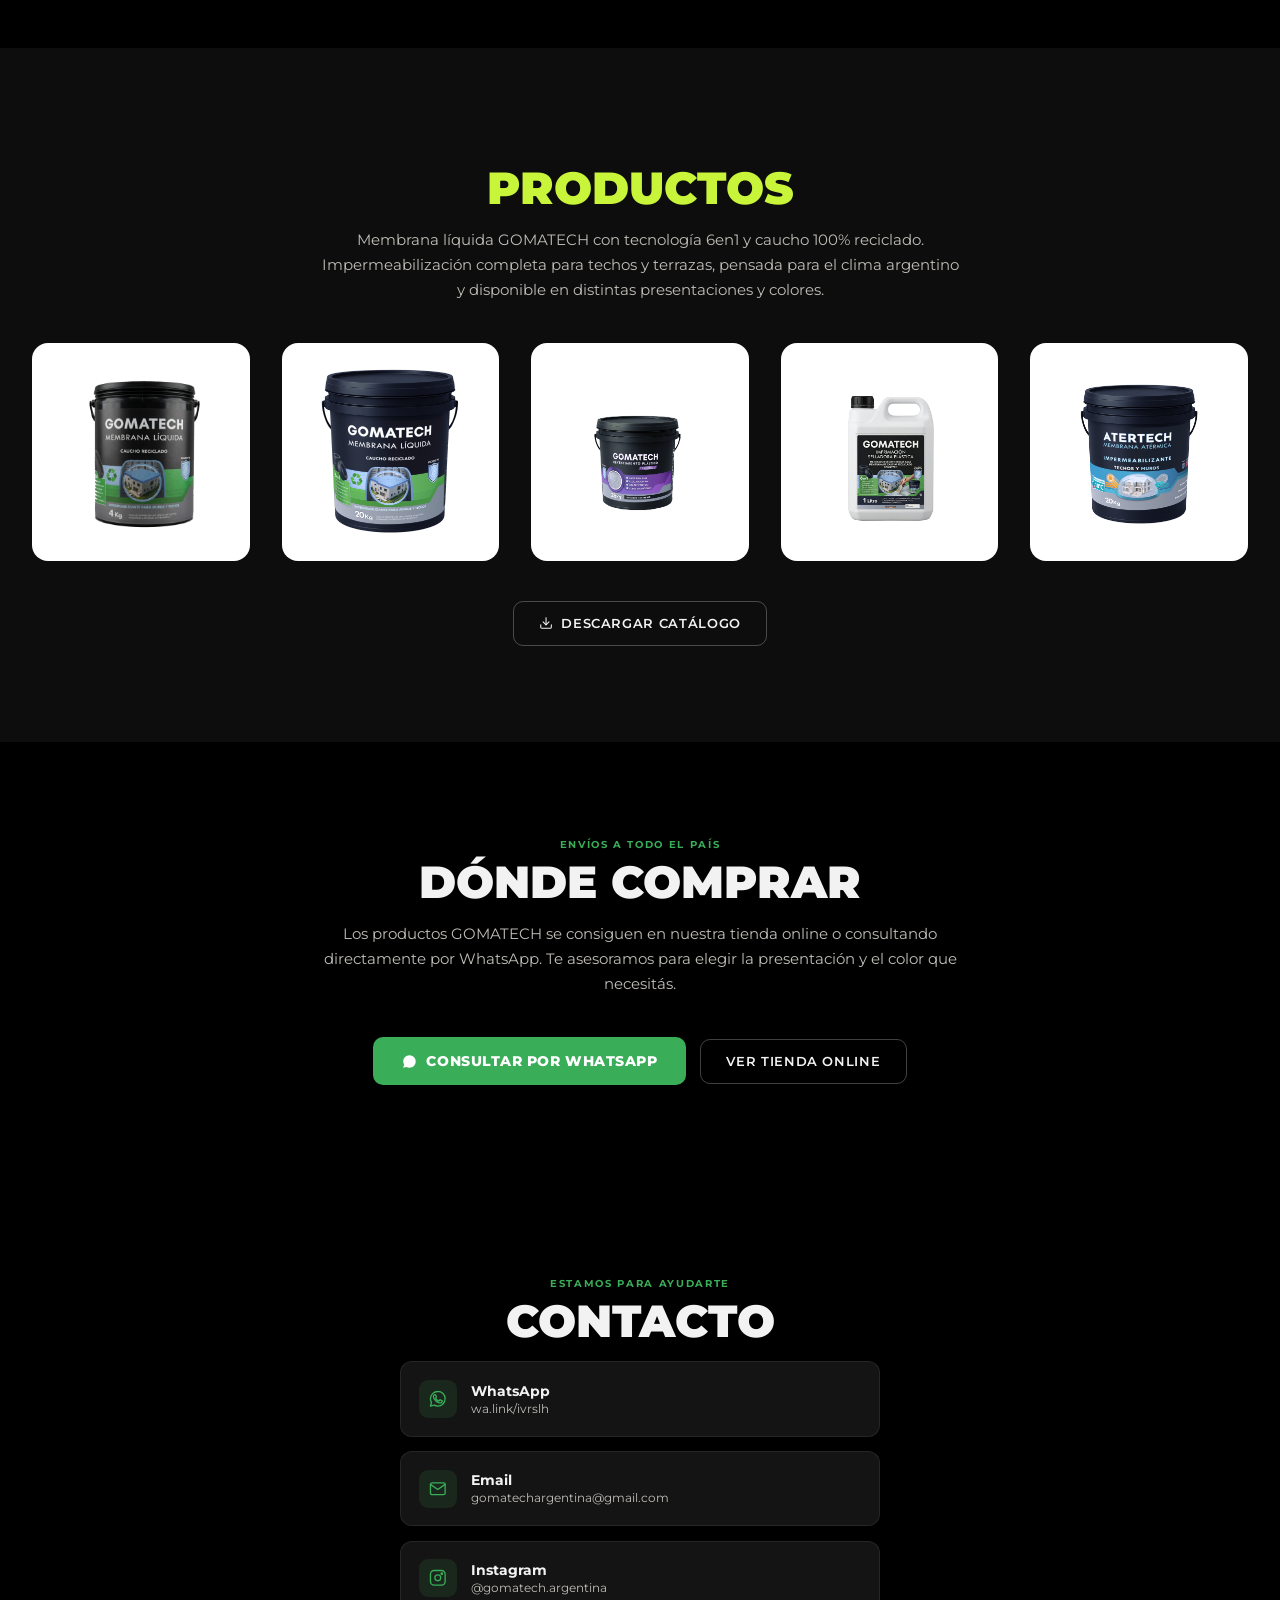
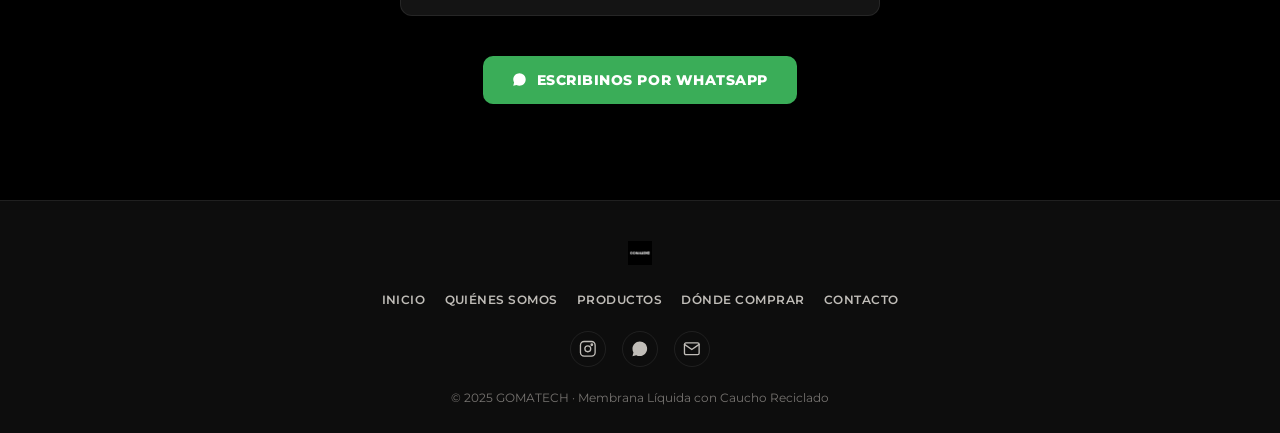
==== commit c107ad30: "Reemplazar cards de producto por grid de imágenes estilo Liquitech La sección Productos pasa de tarj" ====
--- a/index.html
+++ b/index.html
@@ -115,72 +115,33 @@
 <section class="section section-alt" id="productos">
   <div class="container">
     <p class="section-label reveal">Línea de productos</p>
-    <h2 class="section-title reveal">Nuestros Productos</h2>
+    <h2 class="section-title section-title--accent reveal">Productos</h2>
     <p class="section-intro reveal">
-      Tecnología 6en1, caucho 100% reciclado y protección completa para techos y
-      terrazas. Disponible en presentaciones de 4 y 20 litros, en 5 colores.
+      Membrana líquida GOMATECH con tecnología 6en1 y caucho 100% reciclado.
+      Impermeabilización completa para techos y terrazas, pensada para el clima
+      argentino y disponible en distintas presentaciones y colores.
     </p>
 
-    <div class="catalog-grid">
-      <div class="prod-card reveal">
-        <div class="prod-img"><img src="assets/img/img-03.jpg" alt="GOMATECH Membrana Líquida 4 litros"></div>
-        <div class="prod-body">
-          <div class="prod-name">Membrana Líquida 4L</div>
-          <div class="prod-desc">Rinde 4 m&sup2; &middot; Ideal para trabajos pequeños</div>
-          <a href="https://wa.link/ivrslh" target="_blank" class="btn-wa-card"><svg class="icon icon--solid"><use href="#i-whatsapp"/></svg> Consultar por WhatsApp</a>
-        </div>
-      </div>
-      <div class="prod-card featured reveal">
-        <div class="prod-badge-tag">Recomendado</div>
-        <div class="prod-img"><img src="assets/img/img-04.jpg" alt="GOMATECH Membrana Líquida 20 litros"></div>
-        <div class="prod-body">
-          <div class="prod-name">Membrana Líquida 20L</div>
-          <div class="prod-desc">Rinde 20 m&sup2; &middot; Para obras y techistas</div>
-          <a href="https://wa.link/ivrslh" target="_blank" class="btn-wa-card"><svg class="icon icon--solid"><use href="#i-whatsapp"/></svg> Consultar por WhatsApp</a>
-        </div>
-      </div>
-    </div>
-
-    <div class="colores-row reveal">
-      <span class="colores-label">5 colores disponibles</span>
-      <div class="color-dot" title="Blanco" style="background:#f0ede8;"></div>
-      <div class="color-dot" title="Gris" style="background:#8a8880;"></div>
-      <div class="color-dot" title="Negro" style="background:#1a1a18;"></div>
-      <div class="color-dot" title="Verde" style="background:#3a6640;"></div>
-      <div class="color-dot" title="Rojo" style="background:#b83030;"></div>
-    </div>
-
-    <div class="feature-grid">
-      <div class="feature-card reveal">
-        <div class="feature-icon"><svg class="icon"><use href="#i-shield"/></svg></div>
-        <p>Impermeabilización total</p>
-      </div>
-      <div class="feature-card reveal">
-        <div class="feature-icon"><svg class="icon"><use href="#i-recycle"/></svg></div>
-        <p>Caucho 100% reciclado</p>
-      </div>
-      <div class="feature-card reveal">
-        <div class="feature-icon"><svg class="icon"><use href="#i-bolt"/></svg></div>
-        <p>Tecnología 6en1</p>
-      </div>
-      <div class="feature-card reveal">
-        <div class="feature-icon"><svg class="icon"><use href="#i-droplet"/></svg></div>
-        <p>Fácil aplicación</p>
-      </div>
-      <div class="feature-card reveal">
-        <div class="feature-icon"><svg class="icon"><use href="#i-palette"/></svg></div>
-        <p>5 colores disponibles</p>
-      </div>
-    </div>
-
-    <div class="catalogo-box reveal">
-      <div class="catalogo-icon"><svg class="icon"><use href="#i-download"/></svg></div>
-      <div class="catalogo-text">
-        <p class="section-label" style="margin-bottom:.3rem;">Material para revendedores</p>
-        <h3 class="section-title" style="margin-bottom:.6rem;">Descargá nuestro catálogo</h3>
-        <p>Todos los productos, presentaciones, colores y especificaciones técnicas en un PDF.</p>
-      </div>
-      <a href="assets/catalogo-mayorista.pdf" download="Catalogo_GOMATECH.pdf" class="btn-primary">
+    <div class="products-grid">
+      <a href="https://wa.link/ivrslh" target="_blank" class="product-item reveal">
+        <img src="assets/banner-latas/lata-1.png" alt="GOMATECH Membrana Líquida" loading="lazy">
+      </a>
+      <a href="https://wa.link/ivrslh" target="_blank" class="product-item reveal">
+        <img src="assets/banner-latas/lata-2.png" alt="GOMATECH Membrana Líquida" loading="lazy">
+      </a>
+      <a href="https://wa.link/ivrslh" target="_blank" class="product-item reveal">
+        <img src="assets/banner-latas/lata-3.png" alt="GOMATECH Membrana Líquida" loading="lazy">
+      </a>
+      <a href="https://wa.link/ivrslh" target="_blank" class="product-item reveal">
+        <img src="assets/banner-latas/lata-4.png" alt="GOMATECH Membrana Líquida" loading="lazy">
+      </a>
+      <a href="https://wa.link/ivrslh" target="_blank" class="product-item reveal">
+        <img src="assets/banner-latas/lata-5.png" alt="GOMATECH Membrana Líquida" loading="lazy">
+      </a>
+    </div>
+
+    <div class="productos-cta reveal">
+      <a href="assets/catalogo-mayorista.pdf" download="Catalogo_GOMATECH.pdf" class="btn-outline">
         <svg class="icon"><use href="#i-download"/></svg> Descargar Catálogo
       </a>
     </div>
--- a/css/styles.css
+++ b/css/styles.css
@@ -180,56 +180,20 @@
 .value-text { font-size: .8rem; color: var(--mid-gray); line-height: 1.55; }
 
 /* ── PRODUCTOS ── */
-.catalog-grid { display: grid; grid-template-columns: 1fr; gap: 1.5rem; margin-bottom: 2.5rem; }
-.prod-card {
-  background: var(--surface); border: 1px solid var(--border);
-  border-radius: 18px; overflow: hidden;
-  transition: border-color .3s, transform .25s; position: relative;
-}
-.prod-card:hover { border-color: rgba(58,173,88,.4); transform: translateY(-5px); }
-.prod-card.featured { border-color: rgba(200,245,58,.22); }
-.prod-badge-tag {
-  position: absolute; top: 1rem; right: 1rem;
-  background: var(--accent); color: var(--black);
-  font-size: .58rem; font-weight: 700; letter-spacing: .1em; text-transform: uppercase;
-  padding: .25rem .65rem; border-radius: 100px; z-index: 2;
-}
-.prod-img { height: 240px; overflow: hidden; }
-.prod-img img { width:100%;height:100%;object-fit:cover;transition:transform .4s,filter .4s;filter:brightness(.9) saturate(.9); }
-.prod-card:hover .prod-img img { transform:scale(1.05);filter:brightness(1) saturate(1); }
-.prod-body { padding: 1.5rem; }
-.prod-name { font-weight: 800; font-size: 1.2rem; text-transform: uppercase; }
-.prod-desc { font-size: .77rem; color: var(--mid-gray); margin: .3rem 0 1.3rem; }
-
-.colores-row { display: flex; align-items: center; justify-content: center; gap: .6rem; flex-wrap: wrap; margin-bottom: 3rem; }
-.colores-label { font-size: .68rem; font-weight: 700; letter-spacing: .08em; text-transform: uppercase; color: var(--mid-gray); margin-right: .3rem; }
-.color-dot { width: 26px; height: 26px; border-radius: 50%; border: 2px solid rgba(255,255,255,.16); }
-
-.feature-grid { display: grid; grid-template-columns: repeat(2,1fr); gap: 1rem; }
-.feature-card {
-  background: var(--surface); border: 1px solid var(--border); border-radius: 14px;
-  padding: 1.5rem 1rem; text-align: center;
-  transition: border-color .3s, transform .25s;
-}
-.feature-card:hover { border-color: rgba(58,173,88,.35); transform: translateY(-4px); }
-.feature-icon { color: var(--green); margin-bottom: .6rem; font-size: 1.5rem; }
-.feature-card p { font-size: .8rem; font-weight: 600; color: var(--off-white); line-height: 1.4; }
+.section-title--accent { color: var(--accent); }
+.products-grid { display: grid; grid-template-columns: repeat(2,1fr); gap: 1rem; margin-bottom: 2.5rem; }
+.product-item {
+  display: flex; align-items: center; justify-content: center;
+  aspect-ratio: 1 / 1; background: #fff; border-radius: 16px;
+  border: 1px solid var(--border); padding: 1.25rem;
+  transition: transform .25s, box-shadow .25s;
+}
+.product-item:hover { transform: translateY(-5px); box-shadow: 0 12px 28px rgba(0,0,0,.35); }
+.product-item img { width: 100%; height: 100%; object-fit: contain; }
+.productos-cta { text-align: center; }
 
 /* ── DÓNDE COMPRAR ── */
 .donde-actions { display: flex; flex-direction: column; gap: .85rem; align-items: center; }
-
-/* ── CATÁLOGO ── */
-.catalogo-box {
-  background: linear-gradient(135deg,#0d1a0d,#080f08);
-  border: 1px solid rgba(58,173,88,.28); border-radius: 20px;
-  padding: 2.25rem 1.5rem; text-align: center;
-}
-.catalogo-icon {
-  width: 60px; height: 60px; margin: 0 auto 1.25rem; border-radius: 14px;
-  background: rgba(58,173,88,.14); color: var(--green);
-  display: flex; align-items: center; justify-content: center; font-size: 1.8rem;
-}
-.catalogo-text p { font-size: .85rem; color: var(--warm-gray); margin-bottom: 1.5rem; }
 
 /* ── CONTACTO ── */
 .contacto-grid { display: flex; flex-direction: column; gap: .9rem; max-width: 480px; margin: 0 auto 2.5rem; }
@@ -278,15 +242,8 @@
 /* ══════════════ RESPONSIVE (mobile-first) ══════════════ */
 @media (min-width: 700px) {
   .values-grid { grid-template-columns: repeat(2,1fr); }
-  .catalog-grid { grid-template-columns: repeat(2,1fr); }
-  .feature-grid { grid-template-columns: repeat(3,1fr); }
+  .products-grid { grid-template-columns: repeat(3,1fr); }
   .donde-actions { flex-direction: row; justify-content: center; }
-  .catalogo-box { display: flex; align-items: center; text-align: left; gap: 2rem; padding: 2.5rem; }
-  .catalogo-icon { margin: 0; flex-shrink: 0; }
-  .catalogo-text { flex: 1; }
-  .catalogo-text p { margin-bottom: 0; }
-  .catalogo-text .section-label, .catalogo-text .section-title { text-align: left; }
-  .catalogo-box .btn-primary { flex-shrink: 0; }
 }
 @media (min-width: 901px) {
   .nav-links {
@@ -300,9 +257,9 @@
   .section { padding: 6rem 0; }
   .section-label, .section-title { text-align: center; }
   .values-grid { grid-template-columns: repeat(4,1fr); }
-  .feature-grid { grid-template-columns: repeat(5,1fr); }
+  .products-grid { grid-template-columns: repeat(5,1fr); }
   .quienes-grid { margin-bottom: 4rem; }
 }
 @media (min-width: 1200px) {
-  .catalog-grid { gap: 2rem; }
-}
+  .products-grid { gap: 2rem; }
+}
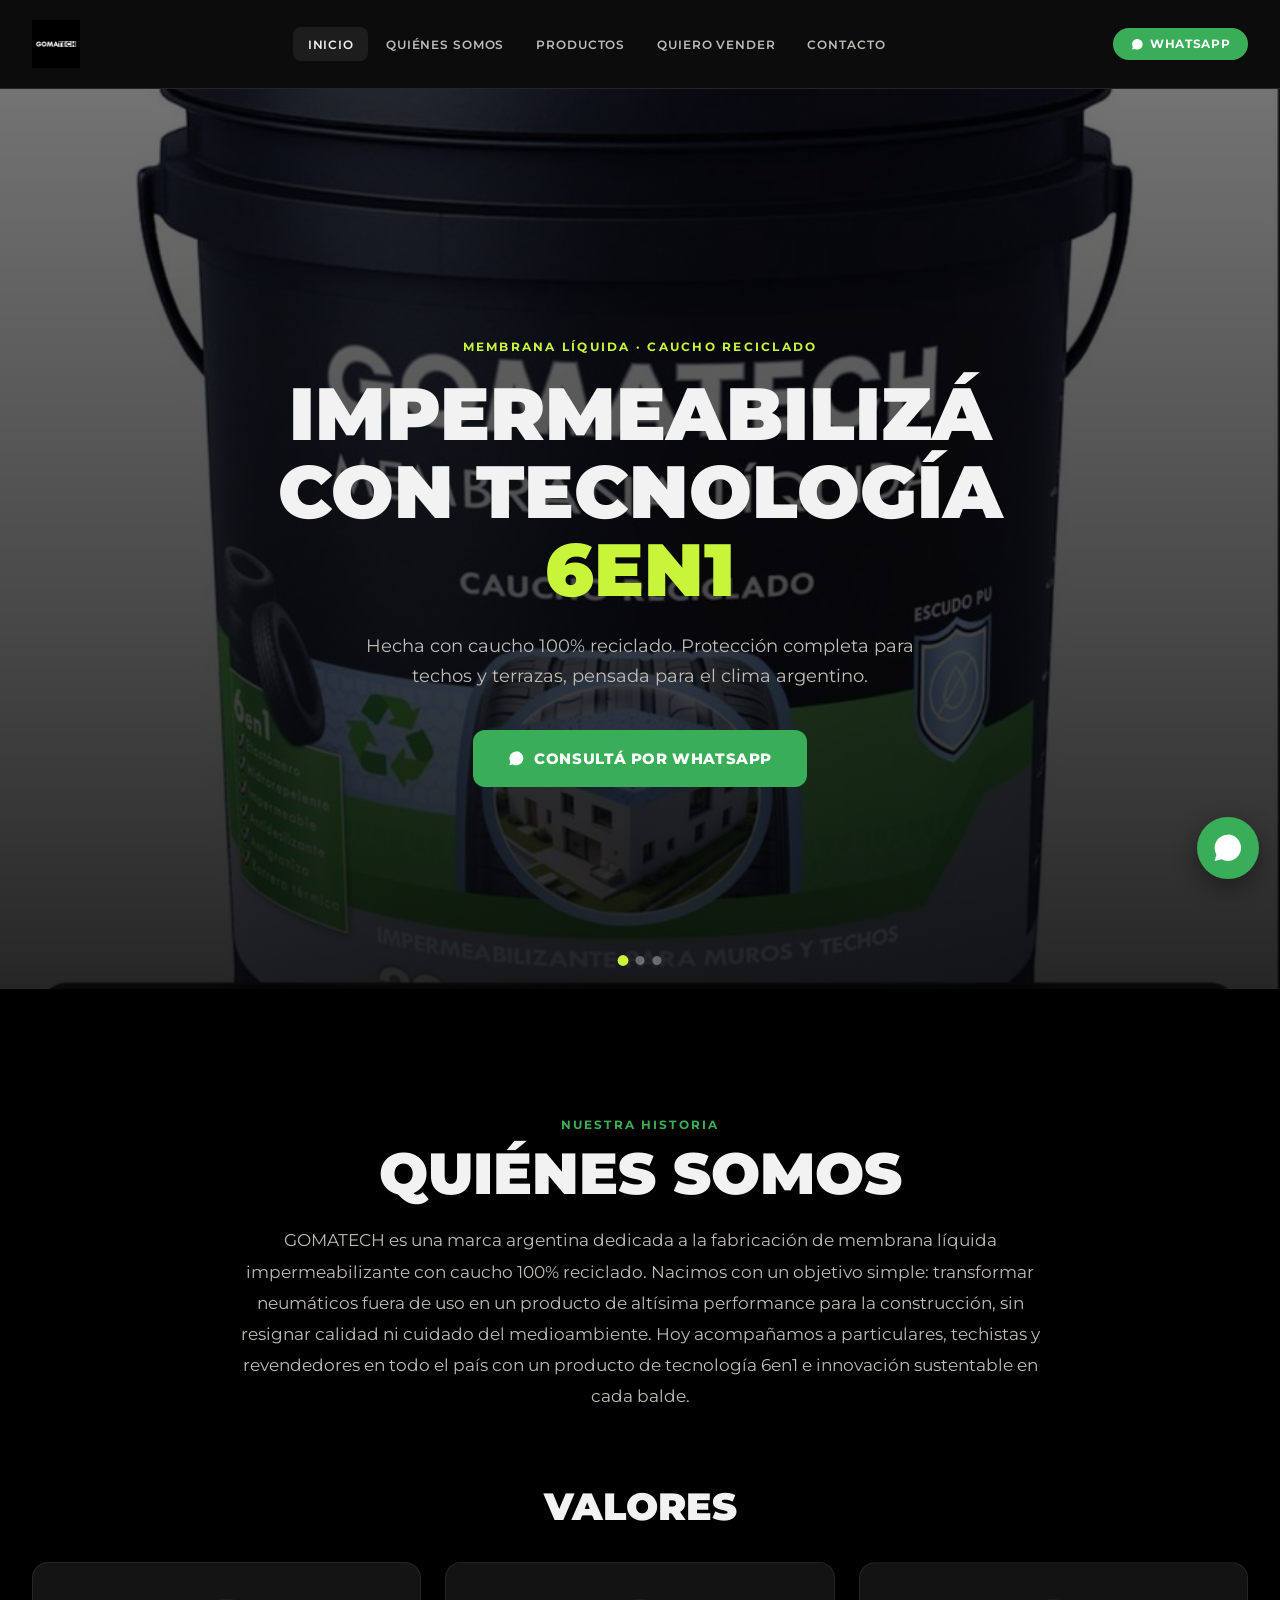
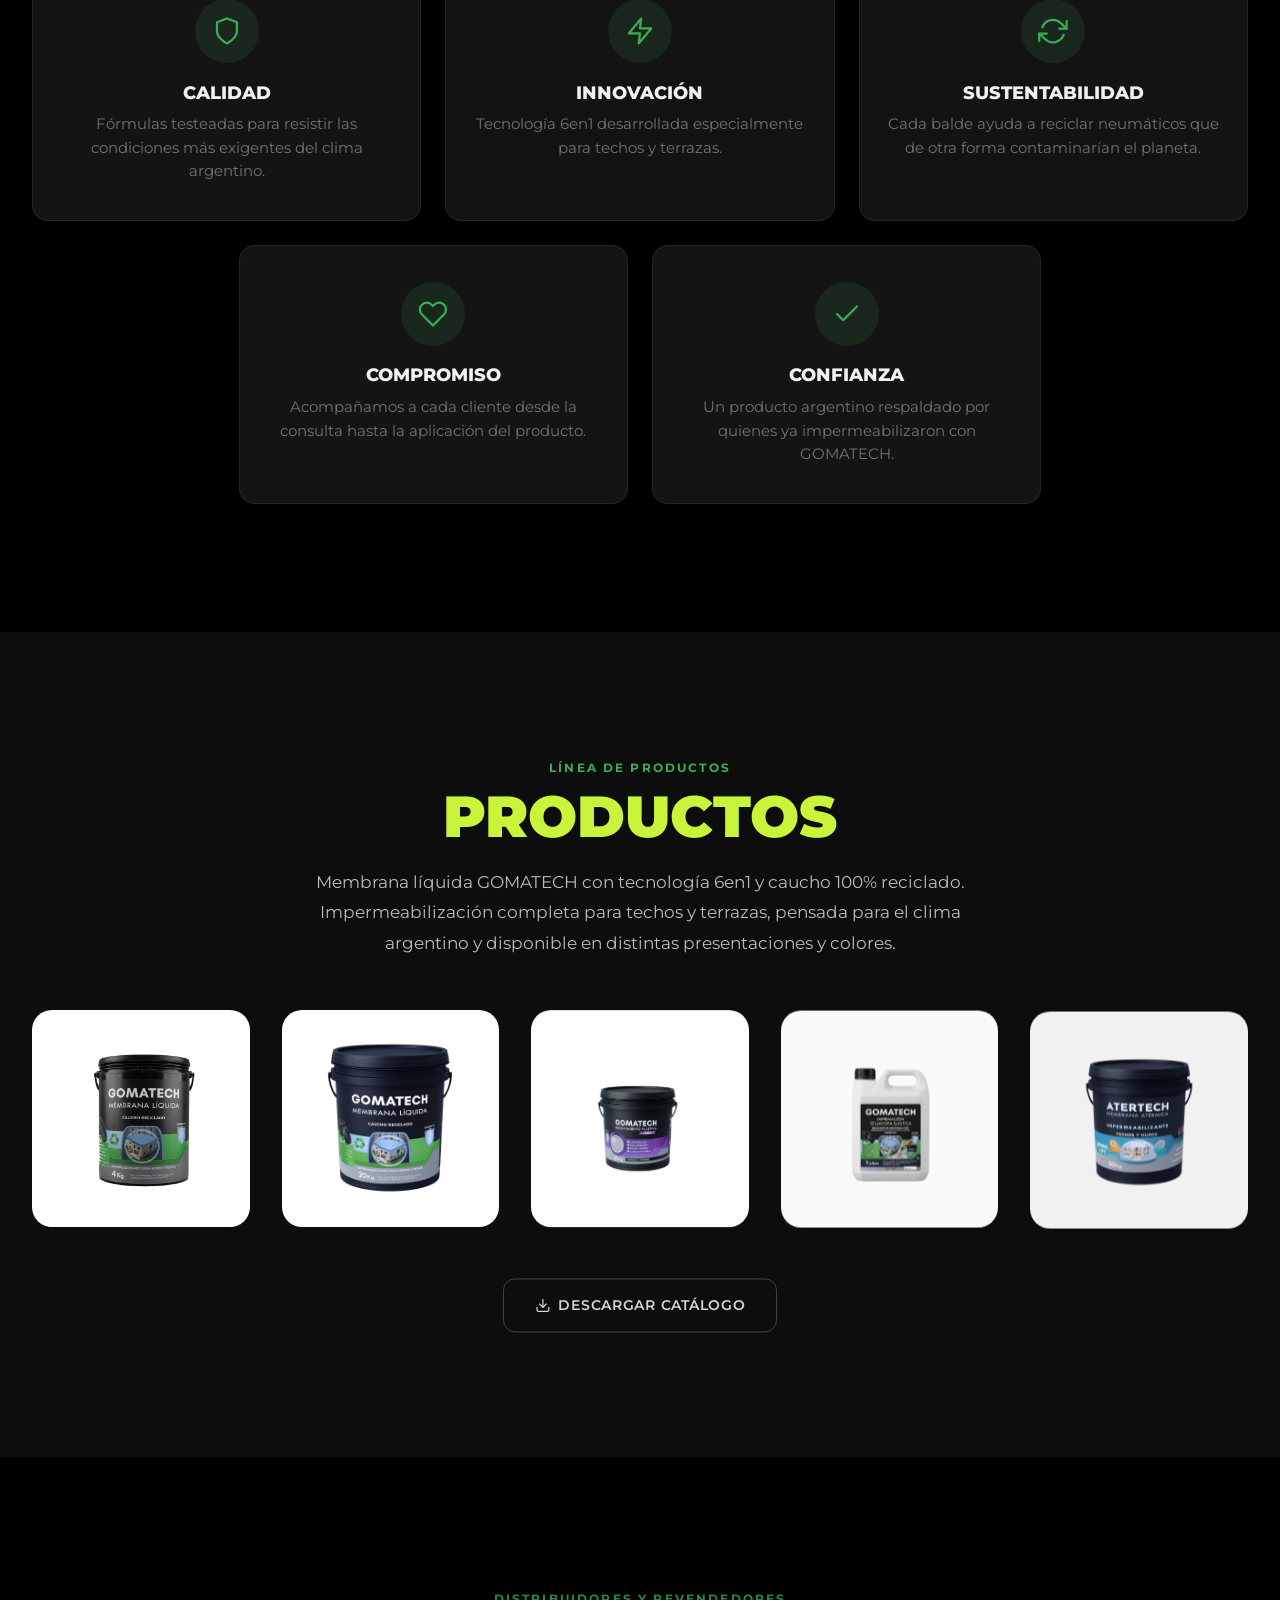
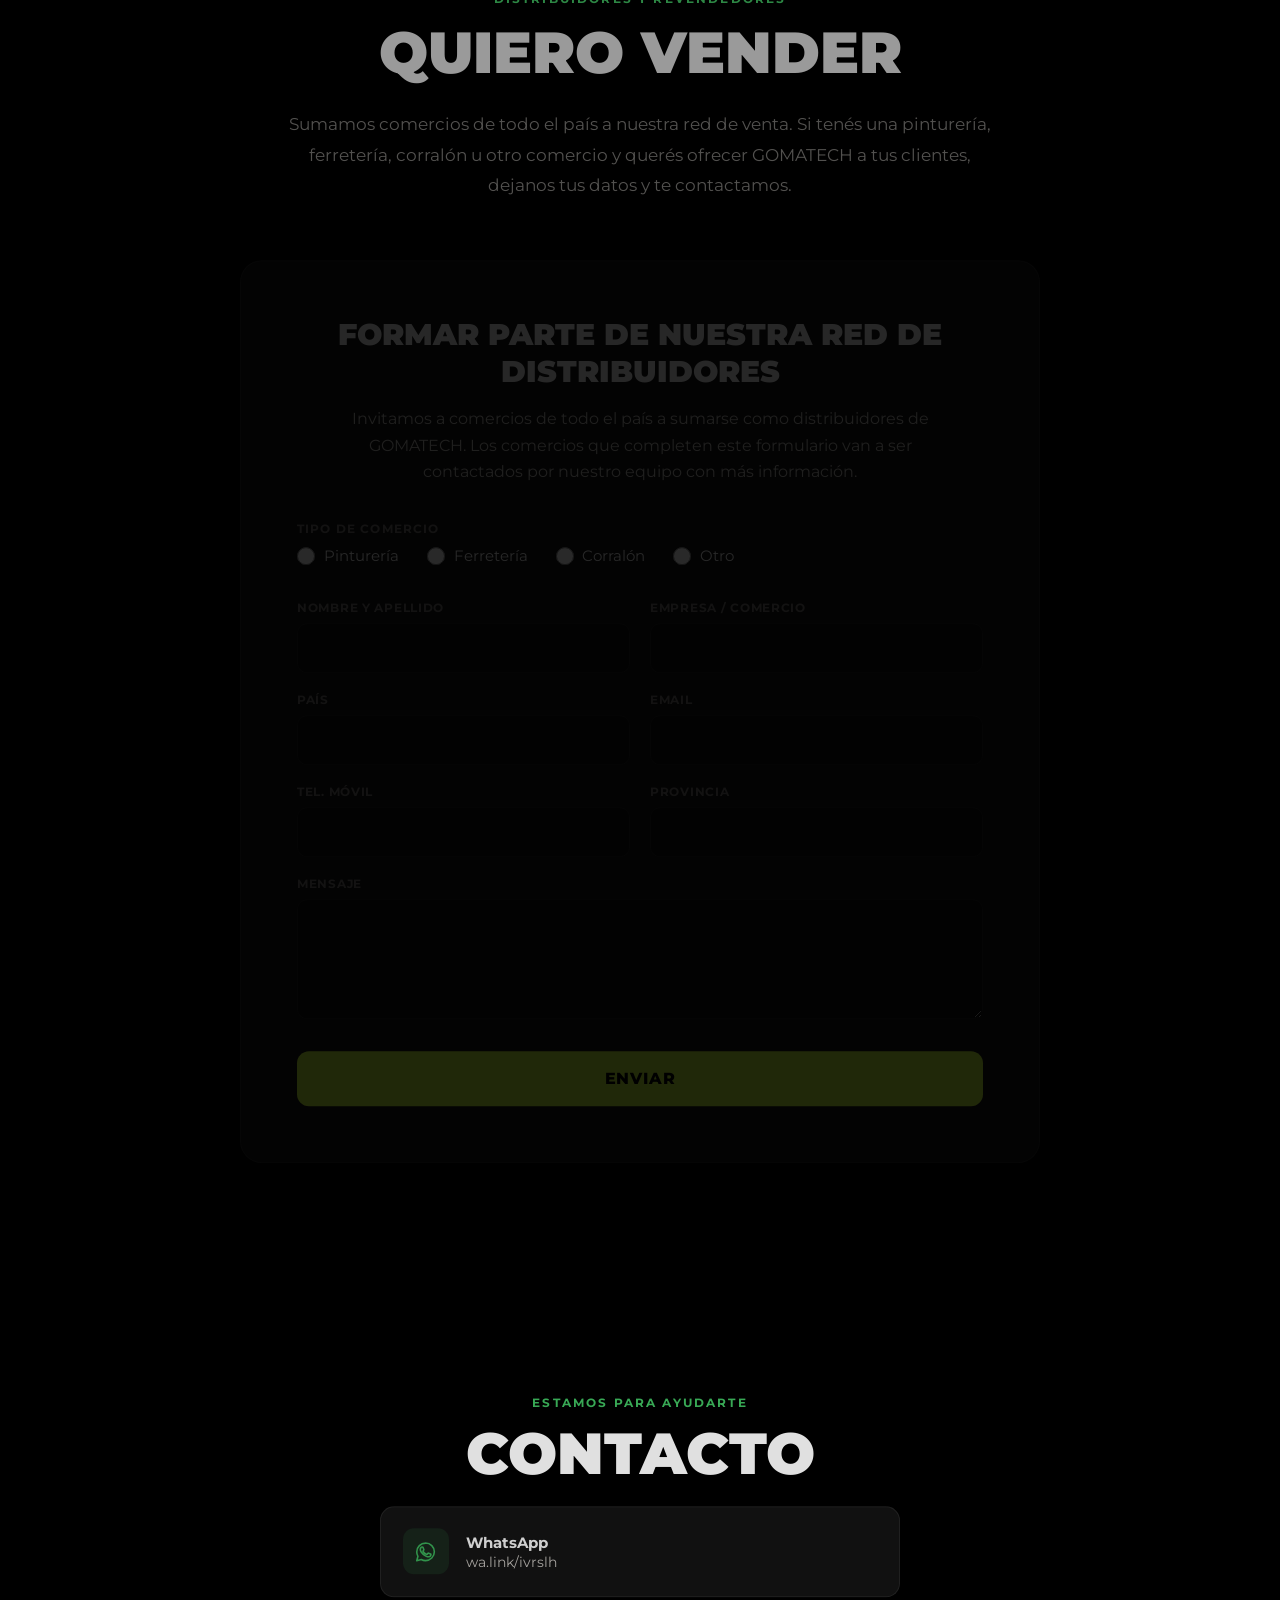
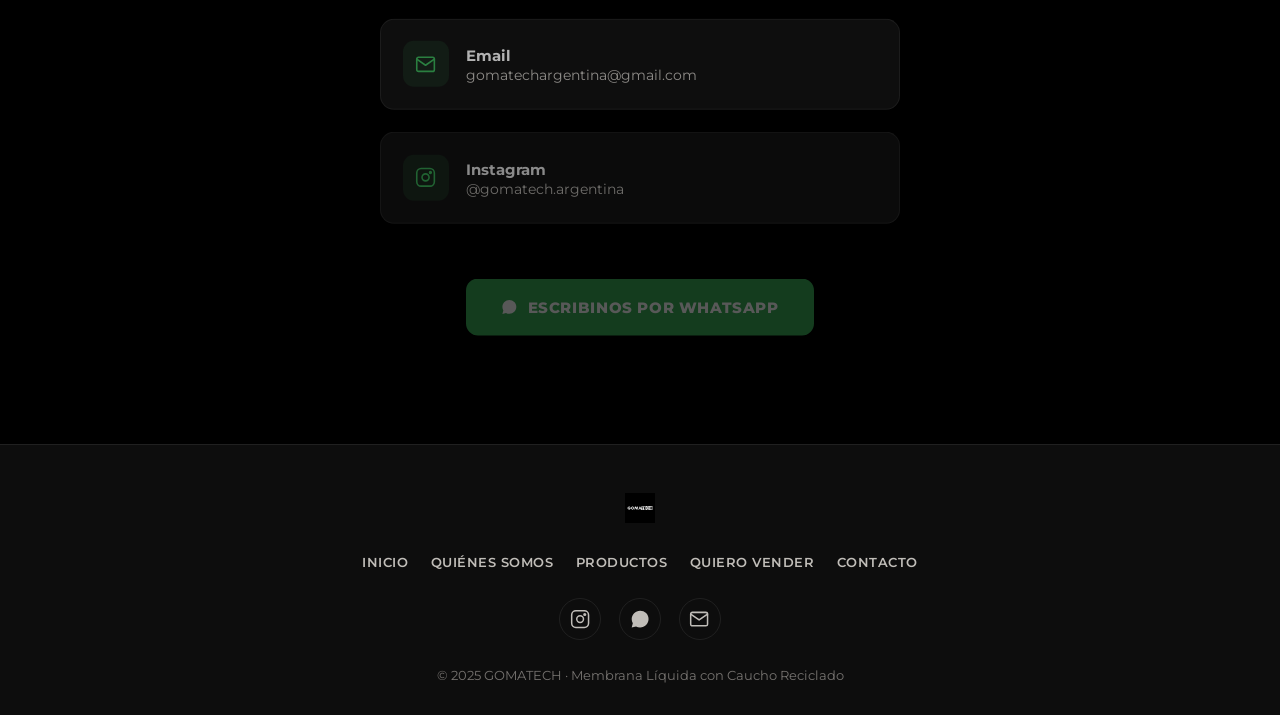
==== commit 5f5f9789: "Agregar animaciones GSAP/ScrollTrigger, sección Quiero Vender y cambiar fondos del hero Reemplaza el" ====
--- a/index.html
+++ b/index.html
@@ -38,7 +38,7 @@
       <a href="#inicio" data-section="inicio">Inicio</a>
       <a href="#quienes" data-section="quienes">Quiénes Somos</a>
       <a href="#productos" data-section="productos">Productos</a>
-      <a href="#donde" data-section="donde">Dónde Comprar</a>
+      <a href="#vender" data-section="vender">Quiero Vender</a>
       <a href="#contacto" data-section="contacto">Contacto</a>
     </nav>
     <div class="nav-actions">
@@ -54,8 +54,8 @@
 <section class="hero" id="inicio">
   <div class="hero-slides">
     <div class="hero-slide active" style="background-image:url('assets/img/img-02.jpg')"></div>
-    <div class="hero-slide" style="background-image:url('assets/img/img-07.jpg')"></div>
-    <div class="hero-slide" style="background-image:url('assets/img/img-11.jpg')"></div>
+    <div class="hero-slide" style="background-image:url('assets/img/img-03.jpg')"></div>
+    <div class="hero-slide" style="background-image:url('assets/img/img-09.jpg')"></div>
   </div>
   <div class="hero-overlay"></div>
   <div class="hero-content">
@@ -86,26 +86,32 @@
         un producto de tecnología 6en1 e innovación sustentable en cada balde.
       </p>
     </div>
+    <h3 class="values-title reveal">Valores</h3>
     <div class="values-grid">
       <div class="value-card reveal">
         <div class="value-icon"><svg class="icon"><use href="#i-shield"/></svg></div>
-        <h3 class="value-title">Calidad</h3>
+        <h4 class="value-title">Calidad</h4>
         <p class="value-text">Fórmulas testeadas para resistir las condiciones más exigentes del clima argentino.</p>
       </div>
       <div class="value-card reveal">
         <div class="value-icon"><svg class="icon"><use href="#i-bolt"/></svg></div>
-        <h3 class="value-title">Innovación</h3>
+        <h4 class="value-title">Innovación</h4>
         <p class="value-text">Tecnología 6en1 desarrollada especialmente para techos y terrazas.</p>
       </div>
       <div class="value-card reveal">
         <div class="value-icon"><svg class="icon"><use href="#i-recycle"/></svg></div>
-        <h3 class="value-title">Sustentabilidad</h3>
+        <h4 class="value-title">Sustentabilidad</h4>
         <p class="value-text">Cada balde ayuda a reciclar neumáticos que de otra forma contaminarían el planeta.</p>
       </div>
       <div class="value-card reveal">
         <div class="value-icon"><svg class="icon"><use href="#i-heart"/></svg></div>
-        <h3 class="value-title">Compromiso</h3>
+        <h4 class="value-title">Compromiso</h4>
         <p class="value-text">Acompañamos a cada cliente desde la consulta hasta la aplicación del producto.</p>
+      </div>
+      <div class="value-card reveal">
+        <div class="value-icon"><svg class="icon"><use href="#i-check"/></svg></div>
+        <h4 class="value-title">Confianza</h4>
+        <p class="value-text">Un producto argentino respaldado por quienes ya impermeabilizaron con GOMATECH.</p>
       </div>
     </div>
   </div>
@@ -123,21 +129,21 @@
     </p>
 
     <div class="products-grid">
-      <a href="https://wa.link/ivrslh" target="_blank" class="product-item reveal">
+      <div class="product-item reveal" data-product="lata-1">
         <img src="assets/banner-latas/lata-1.png" alt="GOMATECH Membrana Líquida" loading="lazy">
-      </a>
-      <a href="https://wa.link/ivrslh" target="_blank" class="product-item reveal">
+      </div>
+      <div class="product-item reveal" data-product="lata-2">
         <img src="assets/banner-latas/lata-2.png" alt="GOMATECH Membrana Líquida" loading="lazy">
-      </a>
-      <a href="https://wa.link/ivrslh" target="_blank" class="product-item reveal">
+      </div>
+      <div class="product-item reveal" data-product="lata-3">
         <img src="assets/banner-latas/lata-3.png" alt="GOMATECH Membrana Líquida" loading="lazy">
-      </a>
-      <a href="https://wa.link/ivrslh" target="_blank" class="product-item reveal">
+      </div>
+      <div class="product-item reveal" data-product="lata-4">
         <img src="assets/banner-latas/lata-4.png" alt="GOMATECH Membrana Líquida" loading="lazy">
-      </a>
-      <a href="https://wa.link/ivrslh" target="_blank" class="product-item reveal">
+      </div>
+      <div class="product-item reveal" data-product="lata-5">
         <img src="assets/banner-latas/lata-5.png" alt="GOMATECH Membrana Líquida" loading="lazy">
-      </a>
+      </div>
     </div>
 
     <div class="productos-cta reveal">
@@ -148,20 +154,66 @@
   </div>
 </section>
 
-<!-- ═══ DÓNDE COMPRAR ═══ -->
-<section class="section" id="donde">
-  <div class="container">
-    <p class="section-label reveal">Envíos a todo el país</p>
-    <h2 class="section-title reveal">Dónde Comprar</h2>
+<!-- ═══ QUIERO VENDER ═══ -->
+<section class="section" id="vender">
+  <div class="container">
+    <p class="section-label reveal">Distribuidores y revendedores</p>
+    <h2 class="section-title reveal">Quiero Vender</h2>
     <p class="section-intro reveal">
-      Los productos GOMATECH se consiguen en nuestra tienda online o consultando
-      directamente por WhatsApp. Te asesoramos para elegir la presentación y el
-      color que necesitás.
+      Sumamos comercios de todo el país a nuestra red de venta. Si tenés una
+      pinturería, ferretería, corralón u otro comercio y querés ofrecer GOMATECH
+      a tus clientes, dejanos tus datos y te contactamos.
     </p>
-    <div class="donde-actions reveal">
-      <a href="https://wa.link/ivrslh" target="_blank" class="btn-wa-lg"><svg class="icon icon--solid"><use href="#i-whatsapp"/></svg> Consultar por WhatsApp</a>
-      <a href="https://gomatech.mitiendanube.com/" target="_blank" class="btn-outline">Ver Tienda Online</a>
-    </div>
+
+    <form class="vender-form reveal" id="venderForm">
+      <h3 class="vender-form-title">Formar parte de nuestra red de distribuidores</h3>
+      <p class="vender-form-intro">
+        Invitamos a comercios de todo el país a sumarse como distribuidores de
+        GOMATECH. Los comercios que completen este formulario van a ser
+        contactados por nuestro equipo con más información.
+      </p>
+
+      <fieldset class="form-radio-group">
+        <legend>Tipo de comercio</legend>
+        <label class="form-radio"><input type="radio" name="tipo-comercio" value="Pinturería" required> Pinturería</label>
+        <label class="form-radio"><input type="radio" name="tipo-comercio" value="Ferretería"> Ferretería</label>
+        <label class="form-radio"><input type="radio" name="tipo-comercio" value="Corralón"> Corralón</label>
+        <label class="form-radio"><input type="radio" name="tipo-comercio" value="Otro"> Otro</label>
+      </fieldset>
+
+      <div class="form-grid">
+        <div class="form-field">
+          <label for="v-nombre">Nombre y Apellido</label>
+          <input type="text" id="v-nombre" name="nombre" required>
+        </div>
+        <div class="form-field">
+          <label for="v-empresa">Empresa / Comercio</label>
+          <input type="text" id="v-empresa" name="empresa" required>
+        </div>
+        <div class="form-field">
+          <label for="v-pais">País</label>
+          <input type="text" id="v-pais" name="pais" required>
+        </div>
+        <div class="form-field">
+          <label for="v-email">Email</label>
+          <input type="email" id="v-email" name="email" required>
+        </div>
+        <div class="form-field">
+          <label for="v-tel">Tel. Móvil</label>
+          <input type="tel" id="v-tel" name="telefono" required>
+        </div>
+        <div class="form-field">
+          <label for="v-provincia">Provincia</label>
+          <input type="text" id="v-provincia" name="provincia" required>
+        </div>
+        <div class="form-field form-field--full">
+          <label for="v-mensaje">Mensaje</label>
+          <textarea id="v-mensaje" name="mensaje" rows="4"></textarea>
+        </div>
+      </div>
+
+      <button type="submit" class="btn-form-submit">Enviar</button>
+    </form>
   </div>
 </section>
 
@@ -197,7 +249,7 @@
       <a href="#inicio">Inicio</a>
       <a href="#quienes">Quiénes Somos</a>
       <a href="#productos">Productos</a>
-      <a href="#donde">Dónde Comprar</a>
+      <a href="#vender">Quiero Vender</a>
       <a href="#contacto">Contacto</a>
     </nav>
     <div class="footer-social">
@@ -213,6 +265,8 @@
   <svg class="icon icon--solid"><use href="#i-whatsapp"/></svg>
 </a>
 
+<script src="assets/js/vendor/gsap.min.js"></script>
+<script src="assets/js/vendor/ScrollTrigger.min.js"></script>
 <script src="js/main.js"></script>
 </body>
 </html>
--- a/css/styles.css
+++ b/css/styles.css
@@ -29,11 +29,11 @@
   border-bottom: 1px solid rgba(255,255,255,0.1);
 }
 .nav-inner {
-  max-width: 1280px; margin: 0 auto; padding: 0 1.25rem;
-  height: 64px; display: flex; align-items: center; justify-content: space-between;
+  max-width: 1360px; margin: 0 auto; padding: 0 1.25rem;
+  height: 76px; display: flex; align-items: center; justify-content: space-between;
 }
 .logo { display: flex; align-items: center; text-decoration: none; }
-.logo img { height: 26px; width: auto; }
+.logo img { height: 42px; width: auto; }
 .nav-links { display: flex; align-items: center; gap: .2rem; }
 .nav-links a {
   font-size: .72rem; font-weight: 600; letter-spacing: .07em; text-transform: uppercase;
@@ -59,65 +59,61 @@
 }
 .nav-links.open {
   display: flex; flex-direction: column; position: fixed;
-  top: 64px; left: 0; right: 0; height: calc(100svh - 64px);
+  top: 76px; left: 0; right: 0; height: calc(100svh - 76px);
   background: #000; padding: 1.5rem; gap: .3rem; z-index: 250;
   overflow-y: auto;
 }
 .nav-links.open a { font-size: 1rem; padding: .8rem 1rem; }
 
 /* ── SHARED ── */
-.container { max-width: 1280px; margin: 0 auto; padding: 0 1.25rem; }
-.section { padding: 4rem 0; }
+.container { max-width: 1360px; margin: 0 auto; padding: 0 1.5rem; }
+.section { padding: 5.5rem 0; }
 .section-alt { background: var(--rubber); }
 .section-label {
-  font-size: .65rem; font-weight: 700; letter-spacing: .16em;
-  text-transform: uppercase; color: var(--green); margin-bottom: .5rem; text-align: center;
+  font-size: .75rem; font-weight: 700; letter-spacing: .18em;
+  text-transform: uppercase; color: var(--green); margin-bottom: .7rem; text-align: center;
 }
 .section-title {
-  font-weight: 900; font-size: clamp(1.9rem, 6vw, 2.8rem);
+  font-weight: 900; font-size: clamp(2.3rem, 7vw, 3.6rem);
   text-transform: uppercase; line-height: 1.05; color: var(--off-white);
-  margin-bottom: 1rem; text-align: center;
+  margin-bottom: 1.3rem; text-align: center;
 }
 .section-intro {
-  font-size: .92rem; color: var(--warm-gray); line-height: 1.7;
-  max-width: 640px; margin: 0 auto 2.5rem; text-align: center;
+  font-size: 1.08rem; color: var(--warm-gray); line-height: 1.75;
+  max-width: 720px; margin: 0 auto 3.25rem; text-align: center;
 }
 .btn-wa-lg {
   display: inline-flex; align-items: center; justify-content: center; gap: .6rem;
   background: var(--green); color: #fff; font-family: 'Montserrat', Arial, sans-serif;
-  font-weight: 800; font-size: .85rem; letter-spacing: .04em; text-transform: uppercase;
-  text-decoration: none; padding: 1rem 1.8rem; border-radius: 10px; border: none;
+  font-weight: 800; font-size: .95rem; letter-spacing: .04em; text-transform: uppercase;
+  text-decoration: none; padding: 1.2rem 2.2rem; border-radius: 12px; border: none;
   cursor: pointer; transition: background .2s, transform .15s, box-shadow .15s;
 }
 .btn-wa-lg:hover { background: #2a9447; transform: translateY(-2px); box-shadow: 0 10px 26px rgba(58,173,88,.3); }
 .btn-primary {
   display: inline-flex; align-items: center; justify-content: center; gap: .5rem;
   background: var(--accent); color: var(--black); font-family: 'Montserrat', Arial, sans-serif;
-  font-weight: 700; font-size: .8rem; letter-spacing: .05em; text-transform: uppercase;
-  text-decoration: none; padding: .9rem 1.6rem; border-radius: 10px; border: none;
+  font-weight: 700; font-size: .9rem; letter-spacing: .05em; text-transform: uppercase;
+  text-decoration: none; padding: 1.05rem 1.9rem; border-radius: 12px; border: none;
   cursor: pointer; transition: transform .15s, box-shadow .15s;
 }
 .btn-primary:hover { transform: translateY(-2px); box-shadow: 0 10px 24px rgba(200,245,58,.25); }
 .btn-outline {
   display: inline-flex; align-items: center; justify-content: center; gap: .5rem;
   background: transparent; color: var(--off-white); font-family: 'Montserrat', Arial, sans-serif;
-  font-weight: 600; font-size: .8rem; letter-spacing: .05em; text-transform: uppercase;
-  text-decoration: none; padding: .9rem 1.6rem; border-radius: 10px;
+  font-weight: 600; font-size: .9rem; letter-spacing: .05em; text-transform: uppercase;
+  text-decoration: none; padding: 1.05rem 1.9rem; border-radius: 12px;
   border: 1px solid rgba(255,255,255,.25); transition: border-color .2s, background .2s;
 }
 .btn-outline:hover { border-color: var(--green); background: rgba(58,173,88,.09); }
 .btn-wa-card {
   display: inline-flex; align-items: center; justify-content: center; gap: .5rem;
   background: var(--green); color: #fff; font-family: 'Montserrat', Arial, sans-serif;
-  font-weight: 800; font-size: .8rem; letter-spacing: .03em; text-transform: uppercase;
-  text-decoration: none; padding: .8rem 1.5rem; border-radius: 10px; border: none;
+  font-weight: 800; font-size: .88rem; letter-spacing: .03em; text-transform: uppercase;
+  text-decoration: none; padding: .9rem 1.6rem; border-radius: 10px; border: none;
   cursor: pointer; transition: background .2s, transform .15s, box-shadow .15s; width: 100%;
 }
 .btn-wa-card:hover { background: #2a9447; transform: translateY(-2px); box-shadow: 0 10px 24px rgba(58,173,88,.28); }
-
-/* Reveal al hacer scroll (IntersectionObserver, ver main.js) */
-.reveal { opacity: 0; transform: translateY(20px); transition: opacity .6s ease, transform .6s ease; }
-.reveal.in-view { opacity: 1; transform: translateY(0); }
 
 /* ── HERO SLIDER ── */
 .hero {
@@ -136,20 +132,20 @@
 }
 .hero-content {
   position: relative; z-index: 2; text-align: center;
-  max-width: 720px; padding: 6rem 1.25rem 3rem;
+  max-width: 820px; padding: 6rem 1.25rem 3rem;
 }
 .hero-kicker {
-  font-size: .68rem; font-weight: 700; letter-spacing: .16em; text-transform: uppercase;
-  color: var(--accent); margin-bottom: 1.1rem;
+  font-size: .78rem; font-weight: 700; letter-spacing: .18em; text-transform: uppercase;
+  color: var(--accent); margin-bottom: 1.3rem;
 }
 .hero h1 {
-  font-weight: 900; font-size: clamp(2rem, 8vw, 3.6rem);
-  line-height: 1.08; text-transform: uppercase; color: var(--off-white); margin-bottom: 1.2rem;
+  font-weight: 900; font-size: clamp(2.4rem, 9vw, 4.6rem);
+  line-height: 1.06; text-transform: uppercase; color: var(--off-white); margin-bottom: 1.4rem;
 }
 .hero h1 em { color: var(--accent); font-style: normal; }
 .hero-sub {
-  font-size: .92rem; color: var(--warm-gray); line-height: 1.65;
-  margin: 0 auto 2rem; max-width: 480px;
+  font-size: 1.1rem; color: var(--warm-gray); line-height: 1.7;
+  margin: 0 auto 2.4rem; max-width: 560px;
 }
 .hero-dots {
   position: absolute; z-index: 2; bottom: 1.5rem; left: 50%; transform: translateX(-50%);
@@ -162,103 +158,158 @@
 .hero-dot.active { background: var(--accent); transform: scale(1.2); }
 
 /* ── QUIENES SOMOS ── */
-.quienes-grid { max-width: 760px; margin: 0 auto 3rem; }
-.quienes-text { font-size: .92rem; color: var(--warm-gray); line-height: 1.75; text-align: center; }
-.values-grid { display: grid; grid-template-columns: 1fr; gap: 1rem; }
+.quienes-grid { max-width: 820px; margin: 0 auto 3.5rem; }
+.quienes-text { font-size: 1.08rem; color: var(--warm-gray); line-height: 1.8; text-align: center; }
+.values-title {
+  font-weight: 900; font-size: clamp(1.8rem, 4.5vw, 2.4rem);
+  text-transform: uppercase; text-align: center; color: var(--off-white);
+  margin-bottom: 2rem;
+}
+.values-grid { display: flex; flex-wrap: wrap; justify-content: center; gap: 1.5rem; }
 .value-card {
   background: var(--surface); border: 1px solid var(--border);
-  border-radius: 14px; padding: 1.75rem; text-align: center;
+  border-radius: 16px; padding: 2.25rem 1.75rem; text-align: center;
+  flex: 1 1 100%;
   transition: border-color .3s, transform .25s;
 }
 .value-card:hover { border-color: rgba(58,173,88,.35); transform: translateY(-4px); }
 .value-icon {
-  width: 52px; height: 52px; margin: 0 auto .9rem; border-radius: 50%;
+  width: 64px; height: 64px; margin: 0 auto 1.1rem; border-radius: 50%;
   background: rgba(58,173,88,.12); color: var(--green);
-  display: flex; align-items: center; justify-content: center; font-size: 1.4rem;
-}
-.value-title { font-weight: 800; font-size: 1rem; text-transform: uppercase; margin-bottom: .45rem; }
-.value-text { font-size: .8rem; color: var(--mid-gray); line-height: 1.55; }
+  display: flex; align-items: center; justify-content: center; font-size: 1.7rem;
+}
+.value-title { font-weight: 800; font-size: 1.15rem; text-transform: uppercase; margin-bottom: .6rem; }
+.value-text { font-size: .92rem; color: var(--mid-gray); line-height: 1.6; }
 
 /* ── PRODUCTOS ── */
 .section-title--accent { color: var(--accent); }
-.products-grid { display: grid; grid-template-columns: repeat(2,1fr); gap: 1rem; margin-bottom: 2.5rem; }
+.products-grid { display: grid; grid-template-columns: repeat(2,1fr); gap: 1.5rem; margin-bottom: 3rem; }
 .product-item {
   display: flex; align-items: center; justify-content: center;
-  aspect-ratio: 1 / 1; background: #fff; border-radius: 16px;
-  border: 1px solid var(--border); padding: 1.25rem;
+  aspect-ratio: 1 / 1; background: #fff; border-radius: 20px;
+  border: 1px solid var(--border); padding: 1.75rem;
   transition: transform .25s, box-shadow .25s;
 }
-.product-item:hover { transform: translateY(-5px); box-shadow: 0 12px 28px rgba(0,0,0,.35); }
+.product-item:hover { transform: translateY(-6px); box-shadow: 0 14px 32px rgba(0,0,0,.35); }
 .product-item img { width: 100%; height: 100%; object-fit: contain; }
 .productos-cta { text-align: center; }
 
-/* ── DÓNDE COMPRAR ── */
-.donde-actions { display: flex; flex-direction: column; gap: .85rem; align-items: center; }
+/* ── QUIERO VENDER ── */
+.vender-form {
+  max-width: 800px; margin: 0 auto; background: var(--surface);
+  border: 1px solid var(--border); border-radius: 22px; padding: 2.5rem 1.75rem;
+}
+.vender-form-title {
+  font-weight: 900; font-size: clamp(1.4rem, 3.5vw, 1.9rem);
+  text-transform: uppercase; line-height: 1.2; text-align: center;
+  color: var(--off-white); margin-bottom: 1rem;
+}
+.vender-form-intro {
+  font-size: .98rem; color: var(--warm-gray); line-height: 1.7;
+  text-align: center; max-width: 600px; margin: 0 auto 2.25rem;
+}
+.form-radio-group {
+  display: flex; flex-wrap: wrap; gap: .75rem 1.75rem;
+  border: none; padding: 0; margin: 0 0 2.25rem;
+}
+.form-radio-group legend {
+  width: 100%; padding: 0; font-size: .72rem; font-weight: 700;
+  letter-spacing: .1em; text-transform: uppercase; color: var(--mid-gray); margin-bottom: .7rem;
+}
+.form-radio {
+  display: flex; align-items: center; gap: .55rem;
+  font-size: .92rem; color: var(--off-white); cursor: pointer;
+}
+.form-radio input { width: 18px; height: 18px; accent-color: var(--green); cursor: pointer; }
+.form-grid { display: grid; grid-template-columns: 1fr; gap: 1.25rem; margin-bottom: 2rem; }
+.form-field { display: flex; flex-direction: column; gap: .5rem; }
+.form-field--full { grid-column: 1 / -1; }
+.form-field label {
+  font-size: .74rem; font-weight: 700; letter-spacing: .06em;
+  text-transform: uppercase; color: var(--mid-gray);
+}
+.form-field input, .form-field textarea {
+  background: var(--rubber); border: 1px solid var(--border); border-radius: 10px;
+  padding: .9rem 1.05rem; color: var(--off-white); font-family: 'Montserrat', Arial, sans-serif;
+  font-size: .95rem; transition: border-color .2s;
+}
+.form-field input:focus, .form-field textarea:focus { outline: none; border-color: var(--green); }
+.form-field textarea { resize: vertical; min-height: 120px; }
+.btn-form-submit {
+  display: block; width: 100%;
+  background: var(--accent); color: var(--black); font-family: 'Montserrat', Arial, sans-serif;
+  font-weight: 800; font-size: .98rem; letter-spacing: .05em; text-transform: uppercase;
+  padding: 1.15rem 1.5rem; border-radius: 12px; border: none;
+  cursor: pointer; transition: transform .15s, box-shadow .15s, background .2s;
+}
+.btn-form-submit:hover { transform: translateY(-2px); box-shadow: 0 12px 28px rgba(200,245,58,.28); }
 
 /* ── CONTACTO ── */
-.contacto-grid { display: flex; flex-direction: column; gap: .9rem; max-width: 480px; margin: 0 auto 2.5rem; }
+.contacto-grid { display: flex; flex-direction: column; gap: 1.1rem; max-width: 520px; margin: 0 auto 3rem; }
 .ch-item {
-  display: flex; align-items: center; gap: .9rem; padding: 1.1rem;
+  display: flex; align-items: center; gap: 1.1rem; padding: 1.35rem;
   background: var(--surface); border: 1px solid var(--border);
-  border-radius: 12px; color: var(--warm-gray); text-decoration: none; font-size: .85rem;
+  border-radius: 14px; color: var(--warm-gray); text-decoration: none; font-size: .95rem;
   transition: border-color .2s, background .2s, color .2s;
 }
 .ch-item:hover { border-color: var(--green); background: rgba(58,173,88,.06); color: var(--off-white); }
 .ch-icon {
-  width: 38px; height: 38px; background: rgba(58,173,88,.12); border-radius: 9px;
-  display: flex; align-items: center; justify-content: center; color: var(--green); font-size: 1rem; flex-shrink: 0;
+  width: 46px; height: 46px; background: rgba(58,173,88,.12); border-radius: 11px;
+  display: flex; align-items: center; justify-content: center; color: var(--green); font-size: 1.2rem; flex-shrink: 0;
 }
 .ch-name { font-weight: 700; color: var(--off-white); }
-.ch-value { font-size: .77rem; margin-top: 2px; }
+.ch-value { font-size: .85rem; margin-top: 2px; }
 .contacto-cta { text-align: center; }
 
 /* ── FOOTER ── */
-footer { background: var(--rubber); border-top: 1px solid var(--border); padding: 2.5rem 1.25rem 1.75rem; }
-.footer-inner { max-width: 1280px; margin: 0 auto; display: flex; flex-direction: column; align-items: center; gap: 1.5rem; text-align: center; }
-.footer-logo img { height: 24px; }
-.footer-nav { display: flex; flex-wrap: wrap; justify-content: center; gap: .5rem 1.2rem; }
-.footer-nav a { font-size: .74rem; font-weight: 600; letter-spacing: .04em; text-transform: uppercase; color: var(--warm-gray); text-decoration: none; transition: color .2s; }
+footer { background: var(--rubber); border-top: 1px solid var(--border); padding: 3rem 1.5rem 2rem; }
+.footer-inner { max-width: 1360px; margin: 0 auto; display: flex; flex-direction: column; align-items: center; gap: 1.75rem; text-align: center; }
+.footer-logo img { height: 30px; }
+.footer-nav { display: flex; flex-wrap: wrap; justify-content: center; gap: .6rem 1.4rem; }
+.footer-nav a { font-size: .8rem; font-weight: 600; letter-spacing: .04em; text-transform: uppercase; color: var(--warm-gray); text-decoration: none; transition: color .2s; }
 .footer-nav a:hover { color: var(--green); }
-.footer-social { display: flex; gap: 1rem; }
+.footer-social { display: flex; gap: 1.1rem; }
 .footer-social a {
-  width: 36px; height: 36px; border-radius: 50%; border: 1px solid var(--border);
+  width: 42px; height: 42px; border-radius: 50%; border: 1px solid var(--border);
   display: flex; align-items: center; justify-content: center; color: var(--warm-gray);
-  transition: border-color .2s, color .2s;
+  font-size: 1.15rem; transition: border-color .2s, color .2s;
 }
 .footer-social a:hover { border-color: var(--green); color: var(--green); }
-.footer-copy { font-size: .72rem; color: var(--mid-gray); }
+.footer-copy { font-size: .8rem; color: var(--mid-gray); }
 
 /* ── BOTÓN FLOTANTE WHATSAPP ── */
 .wa-float {
-  position: fixed; right: 1.1rem; bottom: 1.1rem; z-index: 400;
-  width: 56px; height: 56px; border-radius: 50%;
+  position: fixed; right: 1.3rem; bottom: 1.3rem; z-index: 400;
+  width: 62px; height: 62px; border-radius: 50%;
   background: var(--green); color: #fff;
   display: flex; align-items: center; justify-content: center;
-  font-size: 1.6rem; box-shadow: 0 8px 24px rgba(0,0,0,.4);
+  font-size: 1.8rem; box-shadow: 0 8px 24px rgba(0,0,0,.4);
   transition: transform .2s, background .2s;
 }
 .wa-float:hover { background: #2a9447; transform: scale(1.08); }
 
 /* ══════════════ RESPONSIVE (mobile-first) ══════════════ */
 @media (min-width: 700px) {
-  .values-grid { grid-template-columns: repeat(2,1fr); }
+  .value-card { flex: 1 1 calc(50% - .75rem); max-width: calc(50% - .75rem); }
   .products-grid { grid-template-columns: repeat(3,1fr); }
-  .donde-actions { flex-direction: row; justify-content: center; }
+  .form-grid { grid-template-columns: repeat(2,1fr); }
 }
 @media (min-width: 901px) {
   .nav-links {
     display: flex !important; position: static; flex-direction: row;
     background: none; padding: 0; z-index: auto; overflow: visible;
   }
-  .nav-links a { font-size: .72rem; padding: .5rem .8rem; }
+  .nav-links a { font-size: .78rem; padding: .6rem .9rem; }
   .hamburger { display: none; }
-  .nav-inner { padding: 0 2rem; height: 68px; }
+  .nav-inner { padding: 0 2rem; height: 88px; }
+  .logo img { height: 48px; }
   .container { padding: 0 2rem; }
-  .section { padding: 6rem 0; }
+  .section { padding: 8rem 0; }
   .section-label, .section-title { text-align: center; }
-  .values-grid { grid-template-columns: repeat(4,1fr); }
+  .value-card { flex: 1 1 calc(33.333% - 1rem); max-width: calc(33.333% - 1rem); }
   .products-grid { grid-template-columns: repeat(5,1fr); }
-  .quienes-grid { margin-bottom: 4rem; }
+  .quienes-grid { margin-bottom: 4.5rem; }
+  .vender-form { padding: 3.5rem; }
 }
 @media (min-width: 1200px) {
   .products-grid { gap: 2rem; }
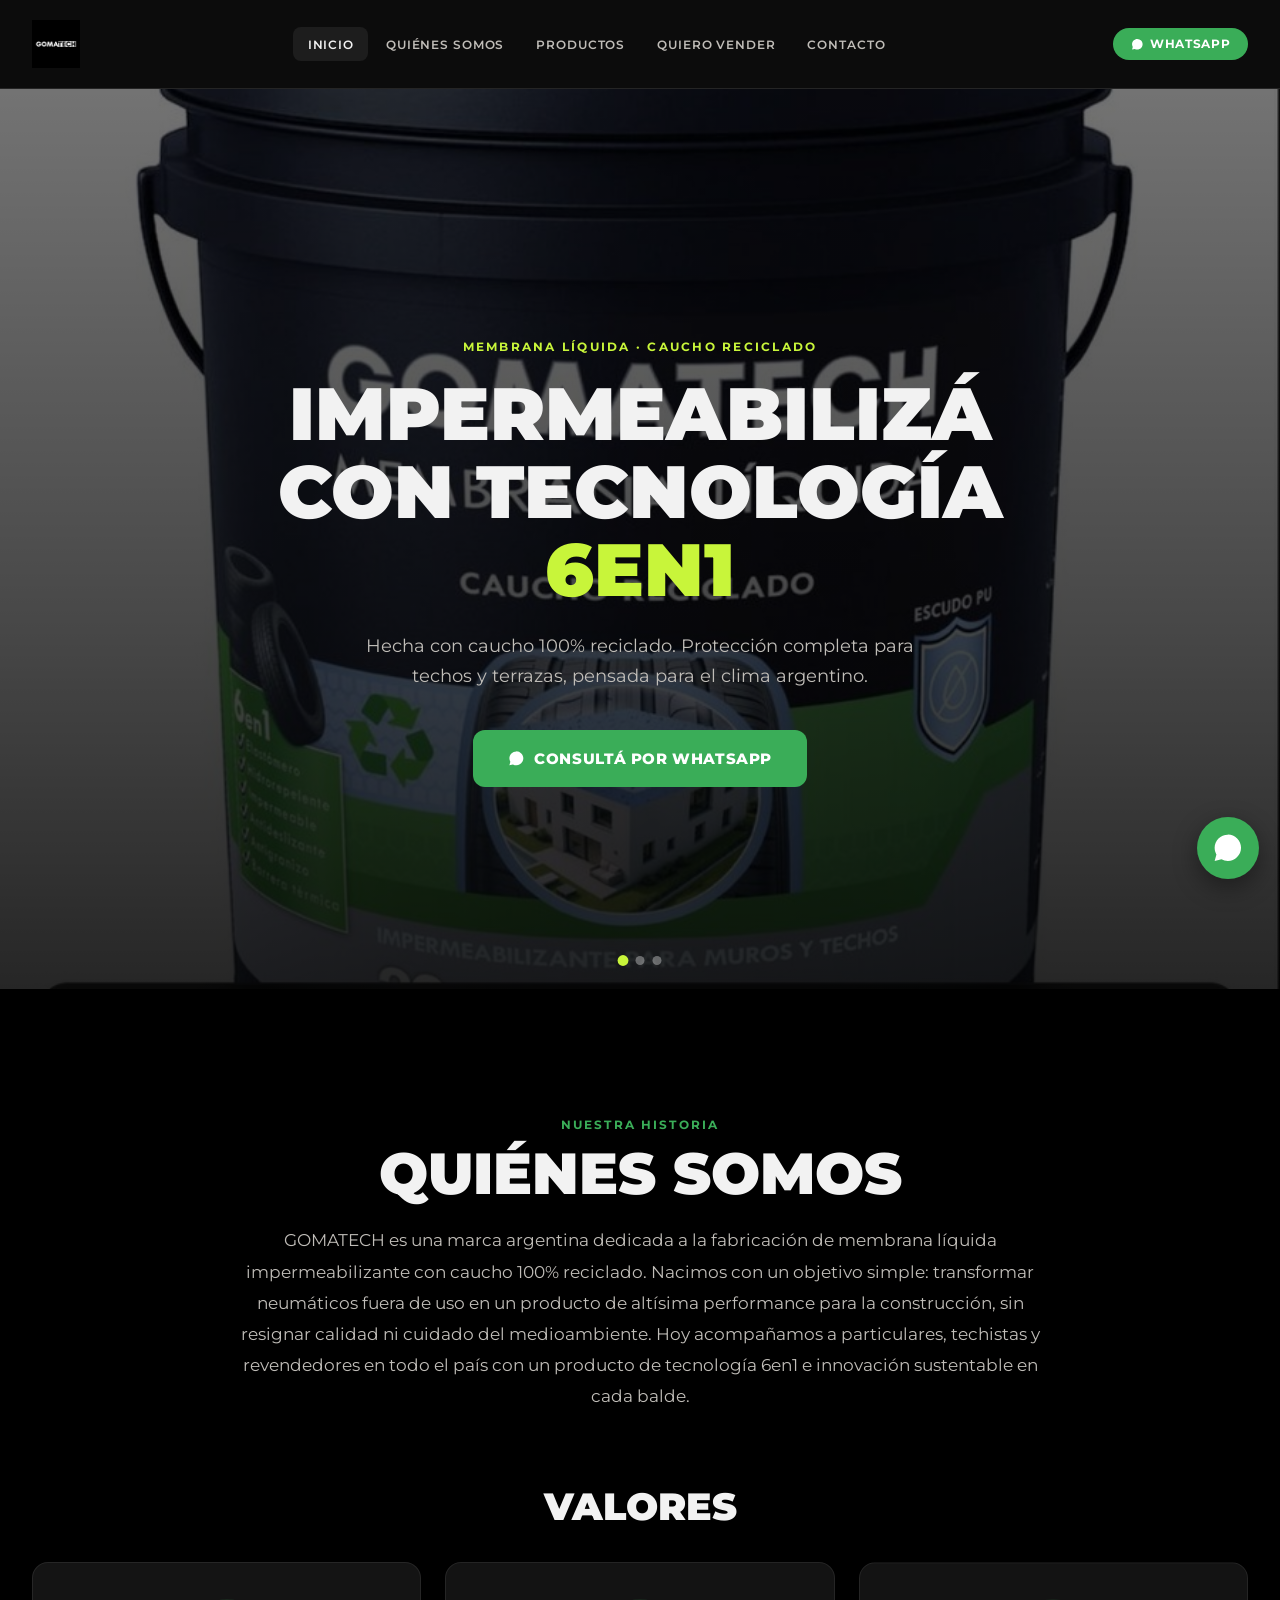
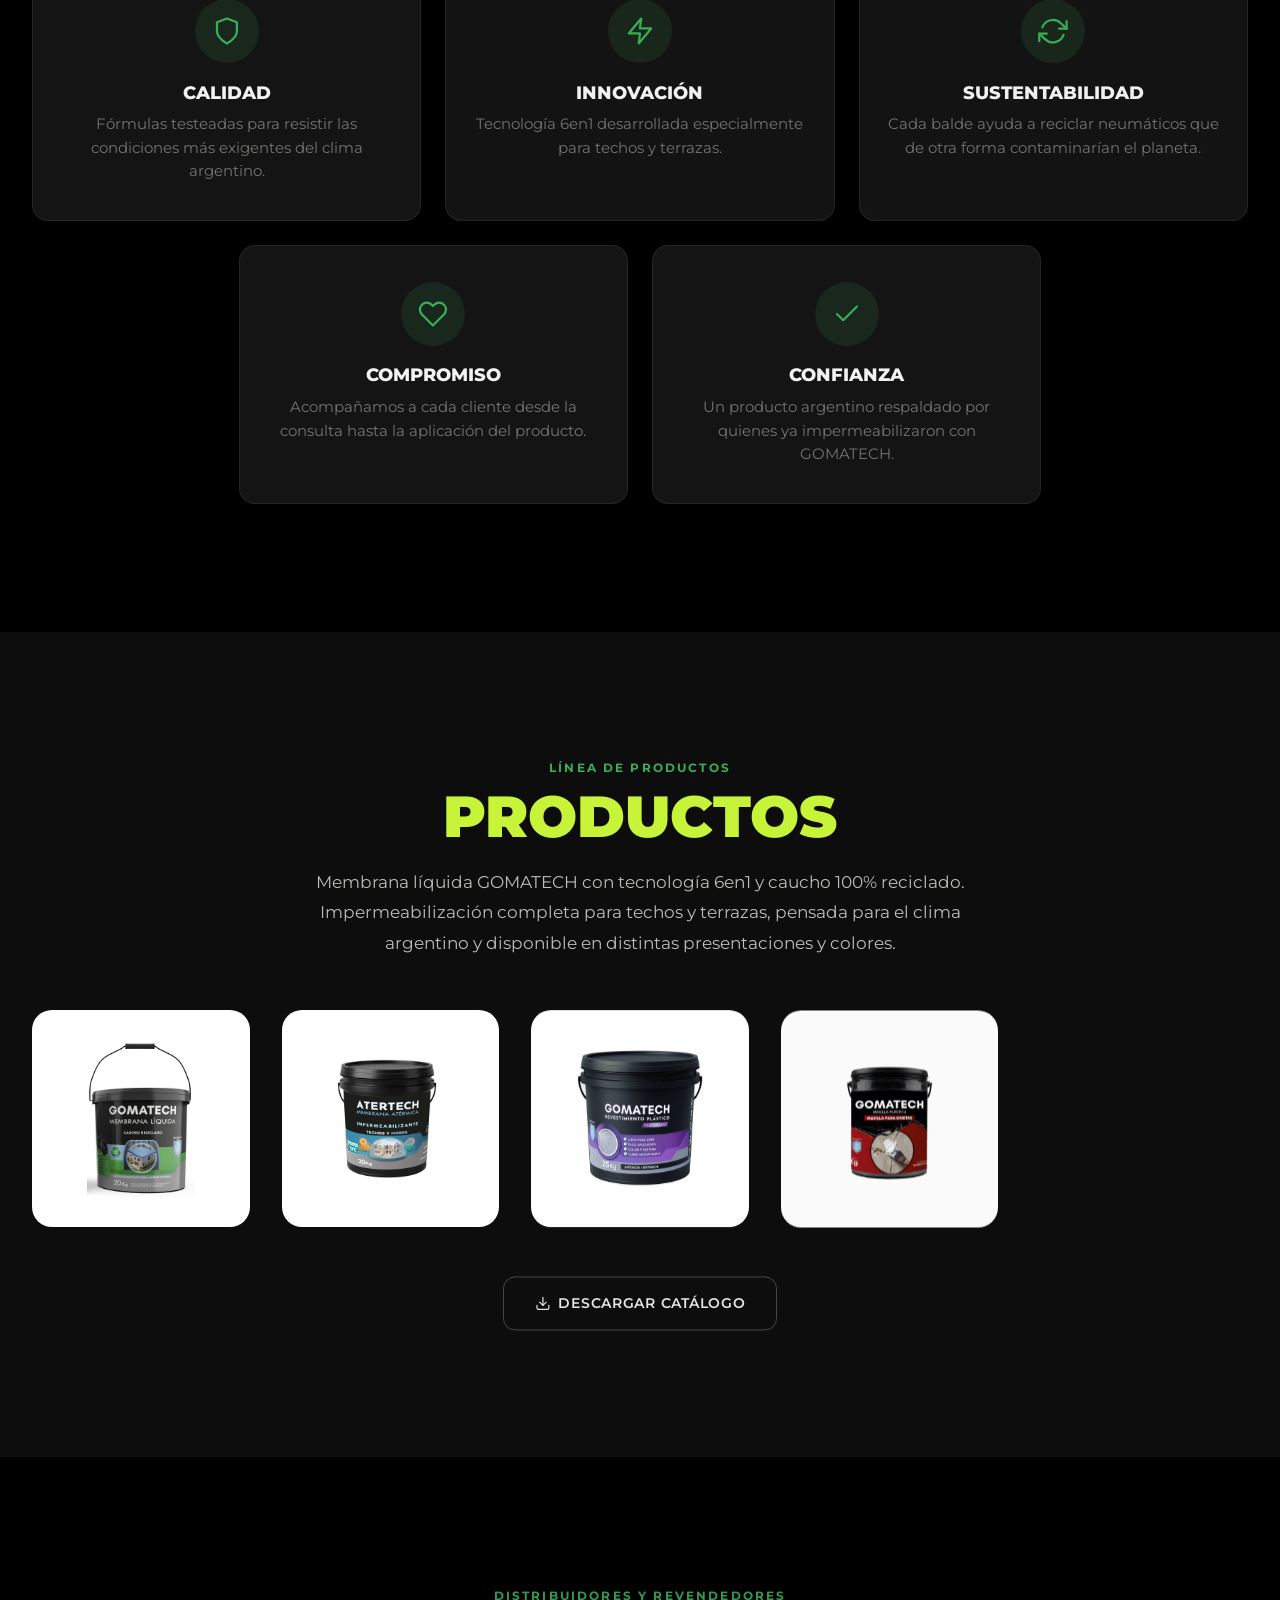
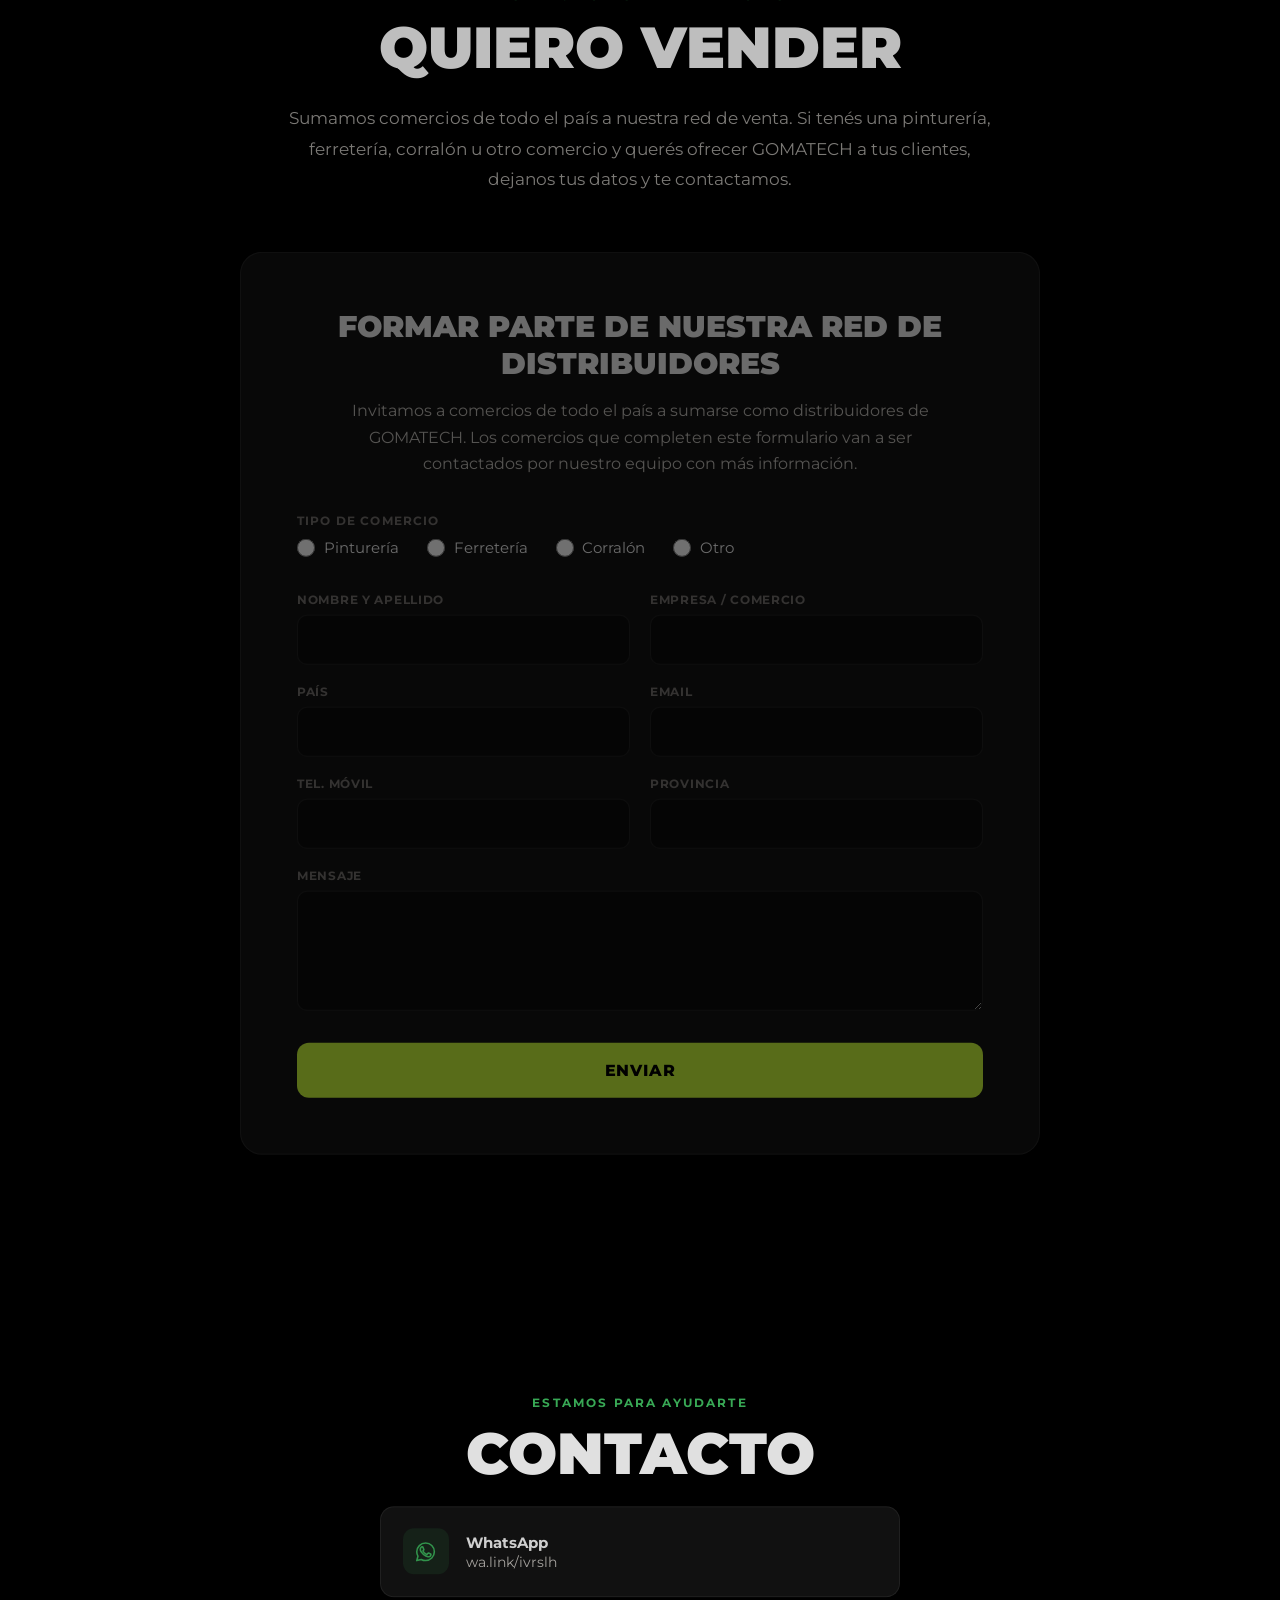
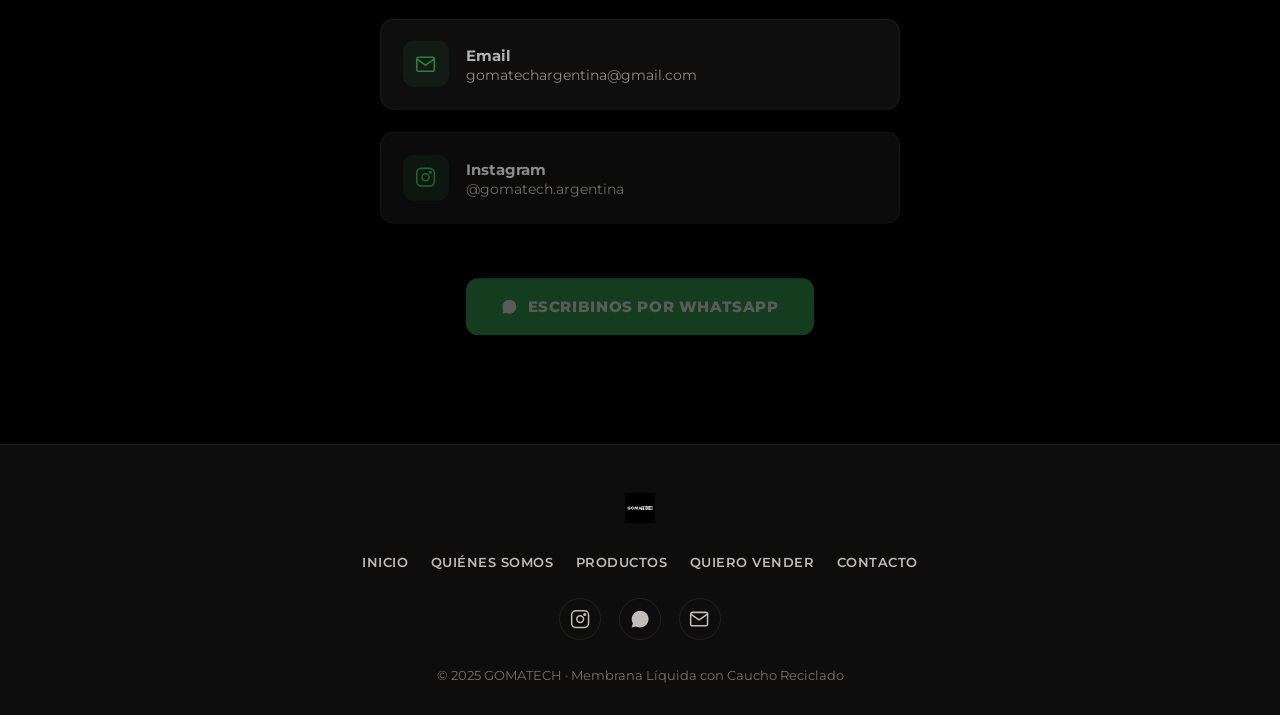
==== commit 95910133: "Agregar ficha de producto con modal y renovar imágenes de la grilla de productos Reemplaza los 5 ren" ====
--- a/index.html
+++ b/index.html
@@ -27,6 +27,7 @@
   <symbol id="i-download" viewBox="0 0 24 24"><path d="M21 15v4a2 2 0 0 1-2 2H5a2 2 0 0 1-2-2v-4"/><path d="M7 10l5 5 5-5"/><path d="M12 15V3"/></symbol>
   <symbol id="i-heart" viewBox="0 0 24 24"><path d="M20.84 4.61a5.5 5.5 0 0 0-7.78 0L12 5.67l-1.06-1.06a5.5 5.5 0 1 0-7.78 7.78l1.06 1.06L12 21.23l7.78-7.78 1.06-1.06a5.5 5.5 0 0 0 0-7.78z"/></symbol>
   <symbol id="i-palette" viewBox="0 0 24 24"><path d="M12 2C6.48 2 2 6.48 2 12s4.48 10 10 10c1.1 0 2-.9 2-2 0-.51-.2-.98-.52-1.32-.31-.34-.5-.79-.5-1.29 0-1.05.85-1.89 1.89-1.89H16c3.31 0 6-2.69 6-6C22 5.55 17.53 2 12 2z"/></symbol>
+  <symbol id="i-close" viewBox="0 0 24 24"><path d="M18 6 6 18M6 6l12 12"/></symbol>
 </svg>
 
 <header>
@@ -129,21 +130,34 @@
     </p>
 
     <div class="products-grid">
-      <div class="product-item reveal" data-product="lata-1">
-        <img src="assets/banner-latas/lata-1.png" alt="GOMATECH Membrana Líquida" loading="lazy">
-      </div>
-      <div class="product-item reveal" data-product="lata-2">
-        <img src="assets/banner-latas/lata-2.png" alt="GOMATECH Membrana Líquida" loading="lazy">
-      </div>
-      <div class="product-item reveal" data-product="lata-3">
-        <img src="assets/banner-latas/lata-3.png" alt="GOMATECH Membrana Líquida" loading="lazy">
-      </div>
-      <div class="product-item reveal" data-product="lata-4">
-        <img src="assets/banner-latas/lata-4.png" alt="GOMATECH Membrana Líquida" loading="lazy">
-      </div>
-      <div class="product-item reveal" data-product="lata-5">
-        <img src="assets/banner-latas/lata-5.png" alt="GOMATECH Membrana Líquida" loading="lazy">
-      </div>
+      <button type="button" class="product-item reveal"
+        data-product="membrana-liquida"
+        data-name="Membrana Líquida GOMATECH"
+        data-sizes="4 Kg y 20 Kg"
+        data-desc="Membrana líquida impermeabilizante 6en1 elaborada con caucho 100% reciclado: elastómero, hidrorepelente, impermeable, antideslizante, antigranizo y barrera térmica en un solo producto. Ideal para techos, terrazas y muros expuestos al clima argentino.">
+        <img src="assets/banner-latas/membrana-liquida.jpg" alt="GOMATECH Membrana Líquida" loading="lazy">
+      </button>
+      <button type="button" class="product-item reveal"
+        data-product="membrana-atermica"
+        data-name="Membrana Atérmica ATERTECH"
+        data-sizes="20 Kg"
+        data-desc="Membrana impermeabilizante atérmica para techos y muros, formulada para reducir hasta 10°C la temperatura interior de la construcción. Barrera térmica e impermeabilizante con excelente adherencia.">
+        <img src="assets/banner-latas/membrana-atermica.jpg" alt="ATERTECH Membrana Atérmica" loading="lazy">
+      </button>
+      <button type="button" class="product-item reveal"
+        data-product="revestimiento-texturado"
+        data-name="Revestimiento Plástico Texturado"
+        data-sizes="6 Kg y 25 Kg"
+        data-desc="Revestimiento plástico texturado listo para usar, de fácil aplicación. Cubre microfisuras y aporta color y textura a muros interiores y exteriores.">
+        <img src="assets/banner-latas/revestimiento-texturado.jpg" alt="GOMATECH Revestimiento Plástico Texturado" loading="lazy">
+      </button>
+      <button type="button" class="product-item reveal"
+        data-product="masilla-plastica"
+        data-name="Masilla Plástica GOMATECH"
+        data-sizes="Para grietas y fisuras"
+        data-desc="Masilla plástica elastomérica para reparar grietas y fisuras en muros. Fácil aplicación con espátula, ideal como paso previo a la impermeabilización.">
+        <img src="assets/banner-latas/masilla-plastica.jpg" alt="GOMATECH Masilla Plástica" loading="lazy">
+      </button>
     </div>
 
     <div class="productos-cta reveal">
@@ -153,6 +167,25 @@
     </div>
   </div>
 </section>
+
+<!-- ═══ MODAL FICHA DE PRODUCTO ═══ -->
+<div class="product-modal" id="productModal" hidden>
+  <div class="product-modal-backdrop" data-close-modal></div>
+  <div class="product-modal-dialog" role="dialog" aria-modal="true" aria-labelledby="productModalName">
+    <button type="button" class="product-modal-close" data-close-modal aria-label="Cerrar">
+      <svg class="icon"><use href="#i-close"/></svg>
+    </button>
+    <div class="product-modal-img">
+      <img id="productModalImg" src="" alt="">
+    </div>
+    <div class="product-modal-body">
+      <h3 id="productModalName"></h3>
+      <p class="product-modal-sizes" id="productModalSizes"></p>
+      <p id="productModalDesc"></p>
+      <a href="https://wa.link/ivrslh" target="_blank" class="btn-wa-lg"><svg class="icon icon--solid"><use href="#i-whatsapp"/></svg> Consultá por WhatsApp</a>
+    </div>
+  </div>
+</div>
 
 <!-- ═══ QUIERO VENDER ═══ -->
 <section class="section" id="vender">
--- a/css/styles.css
+++ b/css/styles.css
@@ -11,7 +11,6 @@
   --mid-gray: #767370;
   --border: rgba(255,255,255,0.08);
 }
-html { scroll-behavior: smooth; }
 body {
   background: var(--black);
   color: var(--off-white);
@@ -189,10 +188,38 @@
   aspect-ratio: 1 / 1; background: #fff; border-radius: 20px;
   border: 1px solid var(--border); padding: 1.75rem;
   transition: transform .25s, box-shadow .25s;
-}
-.product-item:hover { transform: translateY(-6px); box-shadow: 0 14px 32px rgba(0,0,0,.35); }
+  font: inherit; cursor: pointer; -webkit-appearance: none; appearance: none;
+}
+.product-item:hover, .product-item:focus-visible { transform: translateY(-6px); box-shadow: 0 14px 32px rgba(0,0,0,.35); }
 .product-item img { width: 100%; height: 100%; object-fit: contain; }
 .productos-cta { text-align: center; }
+
+/* ── MODAL FICHA DE PRODUCTO ── */
+.product-modal { position: fixed; inset: 0; z-index: 500; display: flex; align-items: center; justify-content: center; padding: 1.25rem; }
+.product-modal[hidden] { display: none; }
+.product-modal-backdrop { position: absolute; inset: 0; background: rgba(0,0,0,.7); backdrop-filter: blur(4px); }
+.product-modal-dialog {
+  position: relative; z-index: 1; width: 100%; max-width: 760px; max-height: 90vh; overflow-y: auto;
+  background: var(--surface); border: 1px solid var(--border); border-radius: 22px;
+  display: flex; flex-direction: column;
+}
+.product-modal-close {
+  position: absolute; top: .9rem; right: .9rem; z-index: 2;
+  width: 38px; height: 38px; border-radius: 50%; border: none;
+  background: rgba(0,0,0,.55); color: #fff; display: flex; align-items: center; justify-content: center;
+  cursor: pointer;
+}
+.product-modal-img { background: #fff; aspect-ratio: 4 / 3; display: flex; align-items: center; justify-content: center; padding: 1.5rem; }
+.product-modal-img img { width: 100%; height: 100%; object-fit: contain; }
+.product-modal-body { padding: 1.75rem; }
+.product-modal-body h3 { font-weight: 900; font-size: 1.4rem; text-transform: uppercase; color: var(--off-white); margin-bottom: .4rem; }
+.product-modal-sizes { color: var(--green); font-weight: 700; font-size: .8rem; letter-spacing: .04em; text-transform: uppercase; margin-bottom: .9rem; }
+.product-modal-body p:not(.product-modal-sizes) { color: var(--warm-gray); line-height: 1.7; margin-bottom: 1.5rem; }
+@media (min-width: 640px) {
+  .product-modal-dialog { flex-direction: row; }
+  .product-modal-img { width: 45%; aspect-ratio: auto; }
+  .product-modal-body { width: 55%; }
+}
 
 /* ── QUIERO VENDER ── */
 .vender-form {
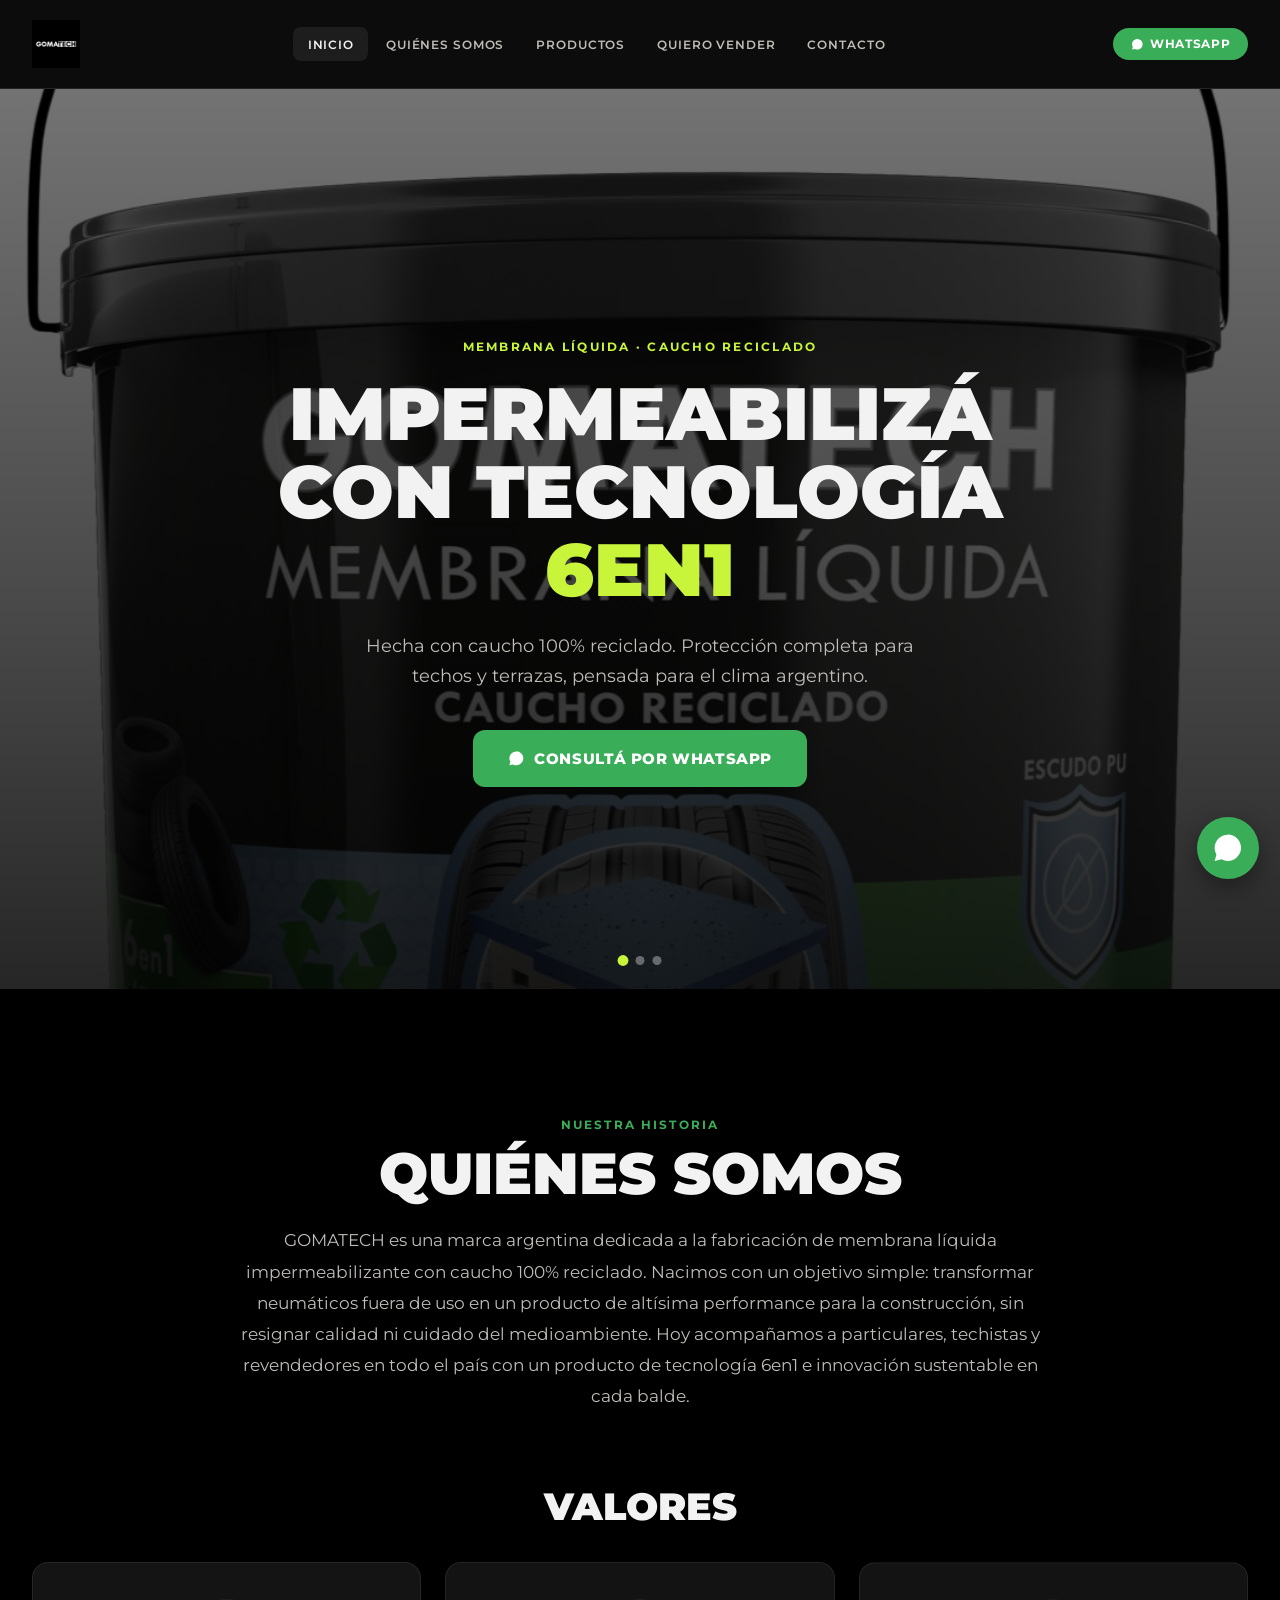
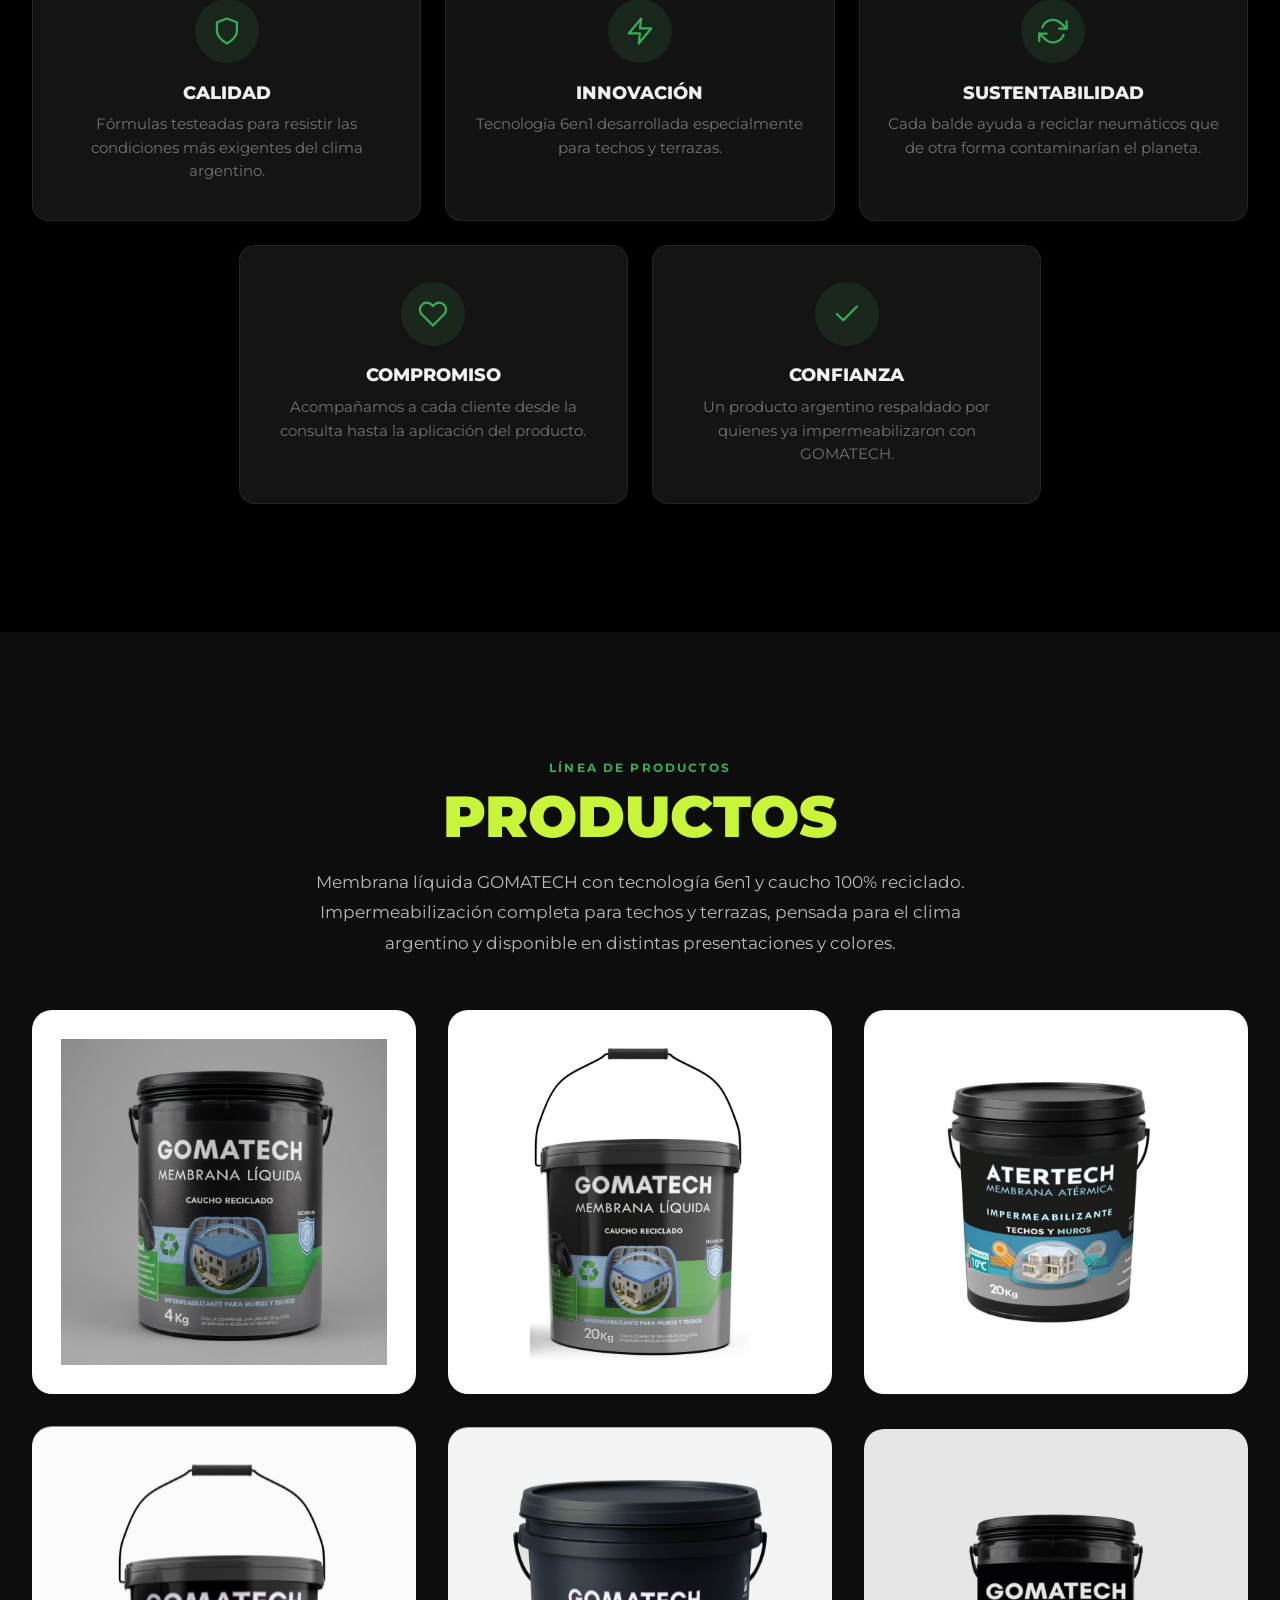
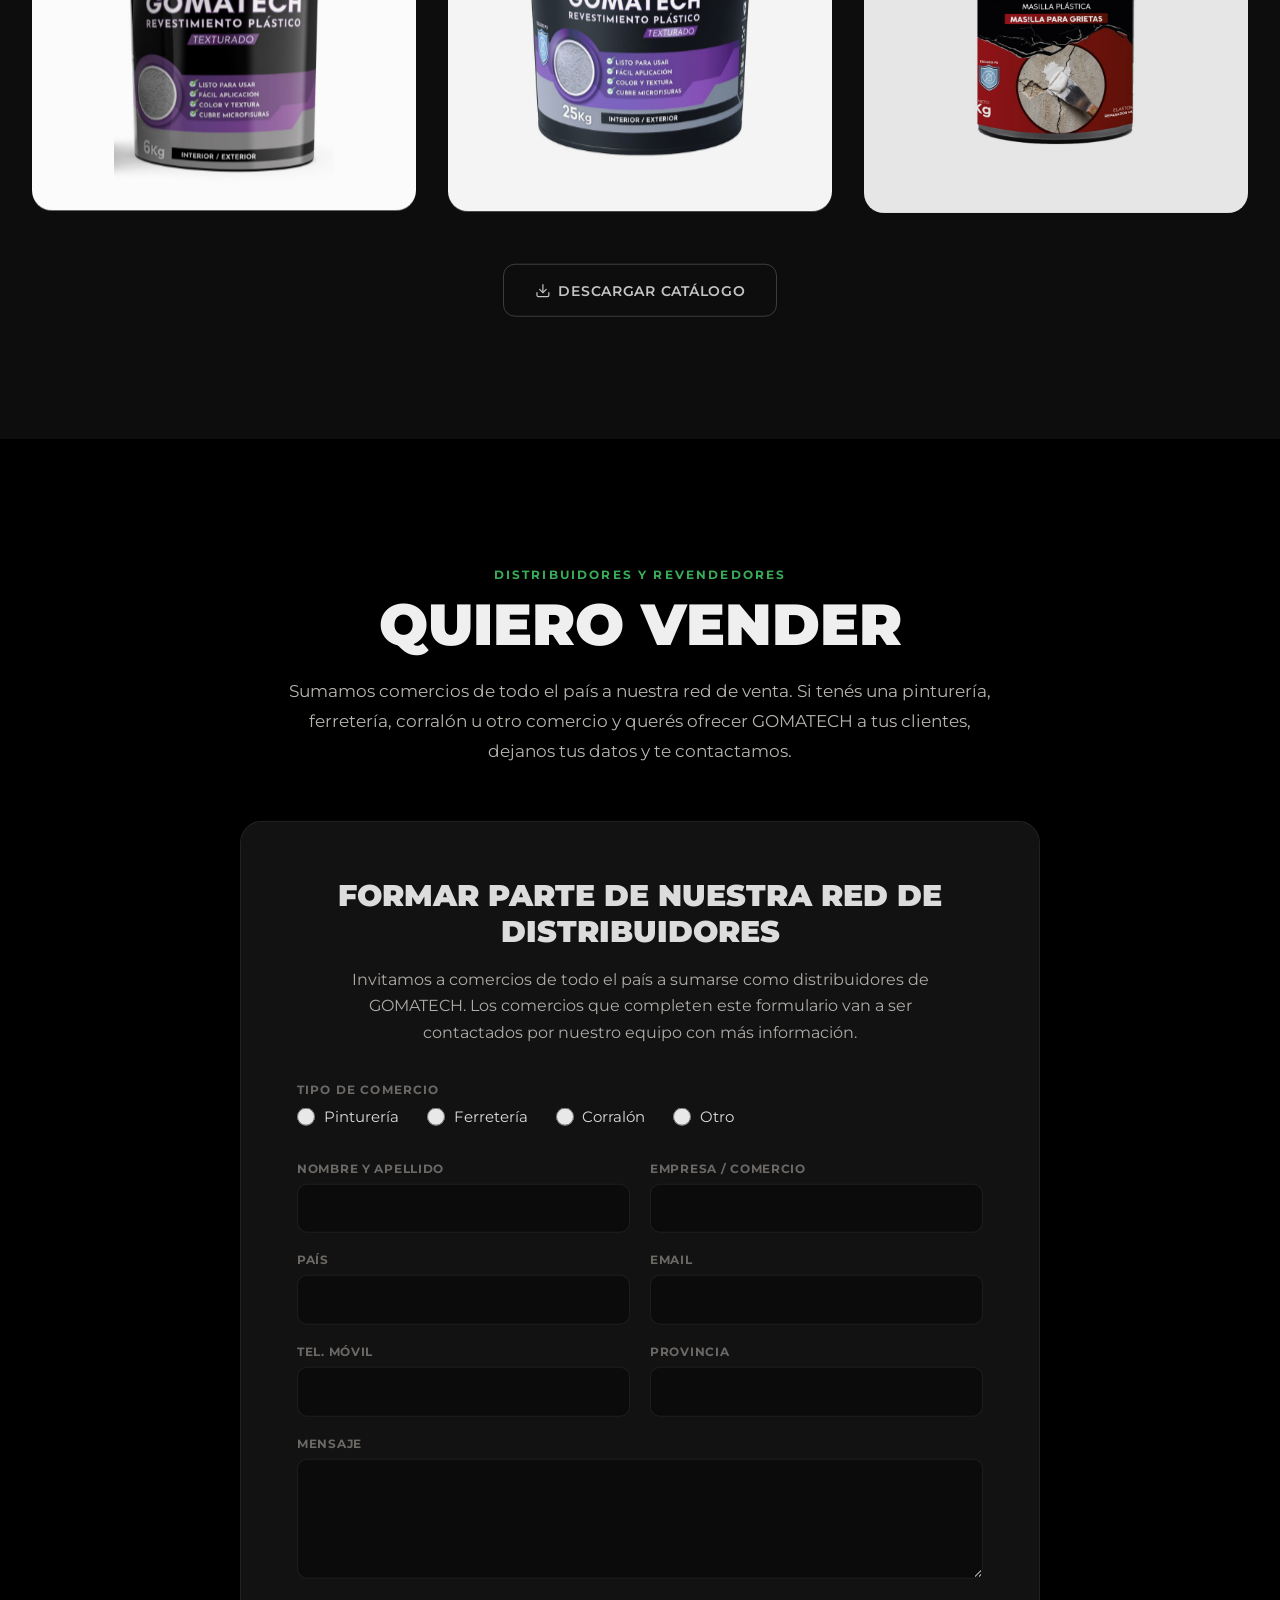
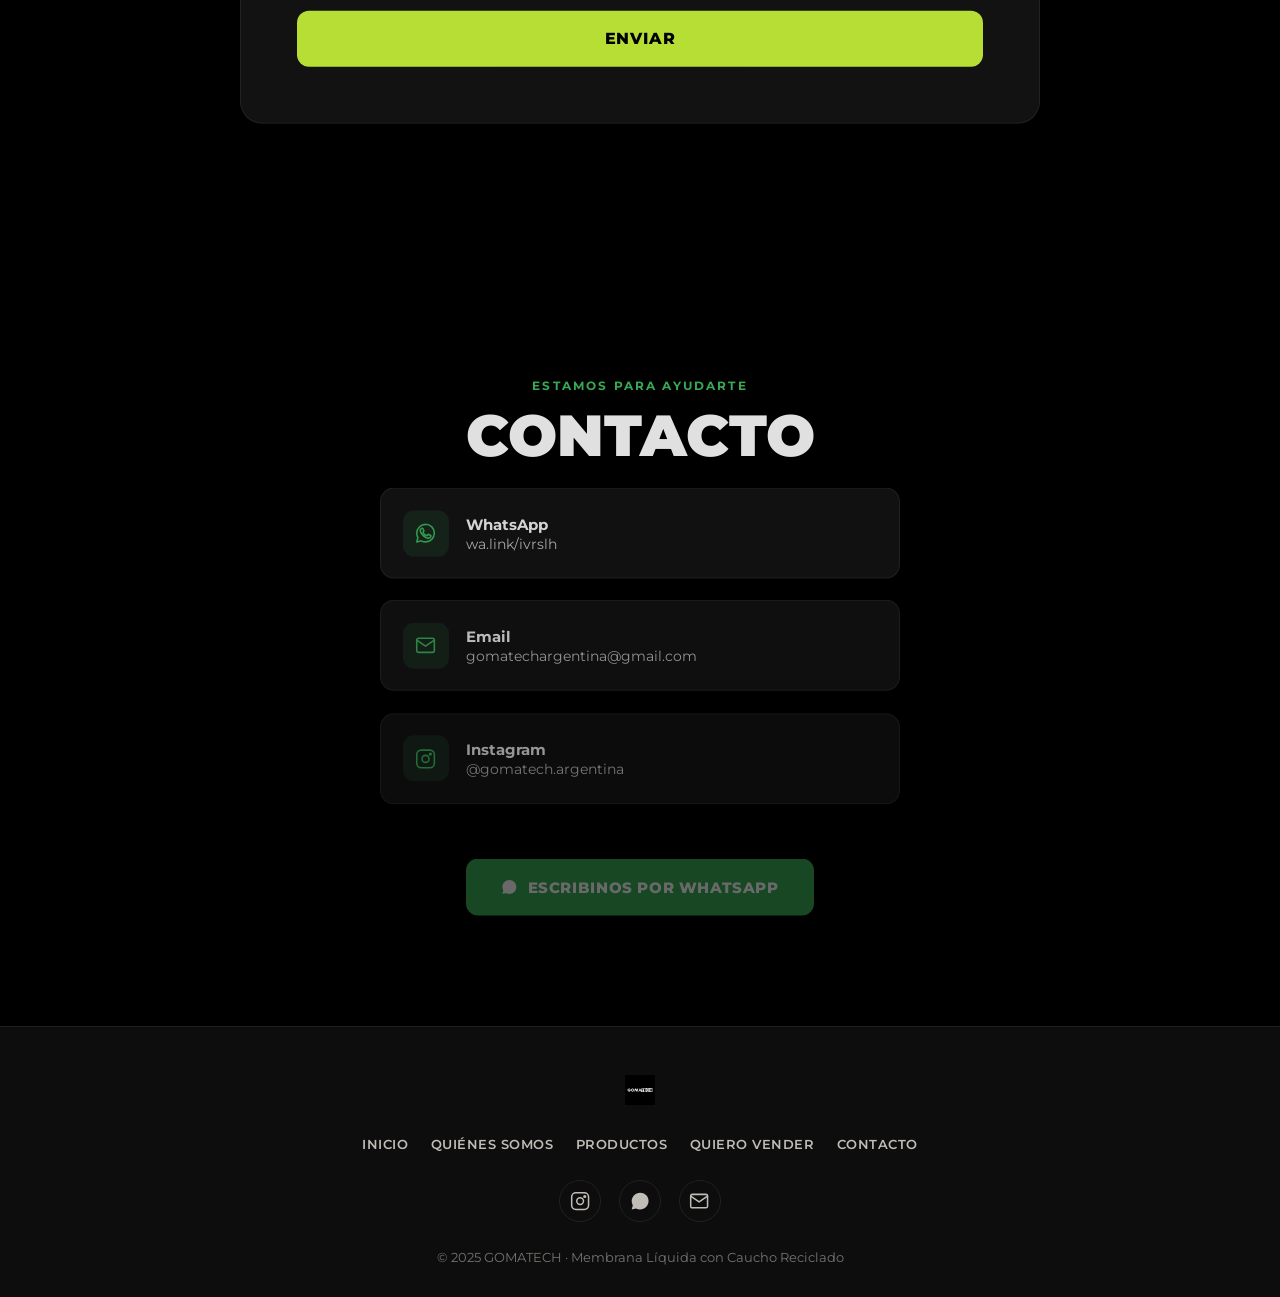
==== commit 379750ca: "Sumar las 6 presentaciones de producto al grid y usar fotos de latas en el hero Antes se consolidaba" ====
--- a/index.html
+++ b/index.html
@@ -54,9 +54,9 @@
 <!-- ═══ HERO / INICIO ═══ -->
 <section class="hero" id="inicio">
   <div class="hero-slides">
-    <div class="hero-slide active" style="background-image:url('assets/img/img-02.jpg')"></div>
-    <div class="hero-slide" style="background-image:url('assets/img/img-03.jpg')"></div>
-    <div class="hero-slide" style="background-image:url('assets/img/img-09.jpg')"></div>
+    <div class="hero-slide active" style="background-image:url('assets/img/img-15.jpg')"></div>
+    <div class="hero-slide" style="background-image:url('assets/img/img-16.jpg')"></div>
+    <div class="hero-slide" style="background-image:url('assets/img/img-17.jpg')"></div>
   </div>
   <div class="hero-overlay"></div>
   <div class="hero-content">
@@ -131,11 +131,18 @@
 
     <div class="products-grid">
       <button type="button" class="product-item reveal"
-        data-product="membrana-liquida"
+        data-product="membrana-liquida-4kg"
         data-name="Membrana Líquida GOMATECH"
-        data-sizes="4 Kg y 20 Kg"
+        data-sizes="4 Kg"
         data-desc="Membrana líquida impermeabilizante 6en1 elaborada con caucho 100% reciclado: elastómero, hidrorepelente, impermeable, antideslizante, antigranizo y barrera térmica en un solo producto. Ideal para techos, terrazas y muros expuestos al clima argentino.">
-        <img src="assets/banner-latas/membrana-liquida.jpg" alt="GOMATECH Membrana Líquida" loading="lazy">
+        <img src="assets/banner-latas/membrana-liquida-4kg.jpg" alt="GOMATECH Membrana Líquida 4 Kg" loading="lazy">
+      </button>
+      <button type="button" class="product-item reveal"
+        data-product="membrana-liquida-20kg"
+        data-name="Membrana Líquida GOMATECH"
+        data-sizes="20 Kg"
+        data-desc="Membrana líquida impermeabilizante 6en1 elaborada con caucho 100% reciclado: elastómero, hidrorepelente, impermeable, antideslizante, antigranizo y barrera térmica en un solo producto. Ideal para techos, terrazas y muros expuestos al clima argentino.">
+        <img src="assets/banner-latas/membrana-liquida-20kg.jpg" alt="GOMATECH Membrana Líquida 20 Kg" loading="lazy">
       </button>
       <button type="button" class="product-item reveal"
         data-product="membrana-atermica"
@@ -145,11 +152,18 @@
         <img src="assets/banner-latas/membrana-atermica.jpg" alt="ATERTECH Membrana Atérmica" loading="lazy">
       </button>
       <button type="button" class="product-item reveal"
-        data-product="revestimiento-texturado"
+        data-product="revestimiento-6kg"
         data-name="Revestimiento Plástico Texturado"
-        data-sizes="6 Kg y 25 Kg"
+        data-sizes="6 Kg"
         data-desc="Revestimiento plástico texturado listo para usar, de fácil aplicación. Cubre microfisuras y aporta color y textura a muros interiores y exteriores.">
-        <img src="assets/banner-latas/revestimiento-texturado.jpg" alt="GOMATECH Revestimiento Plástico Texturado" loading="lazy">
+        <img src="assets/banner-latas/revestimiento-6kg.jpg" alt="GOMATECH Revestimiento Plástico Texturado 6 Kg" loading="lazy">
+      </button>
+      <button type="button" class="product-item reveal"
+        data-product="revestimiento-25kg"
+        data-name="Revestimiento Plástico Texturado"
+        data-sizes="25 Kg"
+        data-desc="Revestimiento plástico texturado listo para usar, de fácil aplicación. Cubre microfisuras y aporta color y textura a muros interiores y exteriores.">
+        <img src="assets/banner-latas/revestimiento-25kg.jpg" alt="GOMATECH Revestimiento Plástico Texturado 25 Kg" loading="lazy">
       </button>
       <button type="button" class="product-item reveal"
         data-product="masilla-plastica"
--- a/css/styles.css
+++ b/css/styles.css
@@ -334,7 +334,6 @@
   .section { padding: 8rem 0; }
   .section-label, .section-title { text-align: center; }
   .value-card { flex: 1 1 calc(33.333% - 1rem); max-width: calc(33.333% - 1rem); }
-  .products-grid { grid-template-columns: repeat(5,1fr); }
   .quienes-grid { margin-bottom: 4.5rem; }
   .vender-form { padding: 3.5rem; }
 }
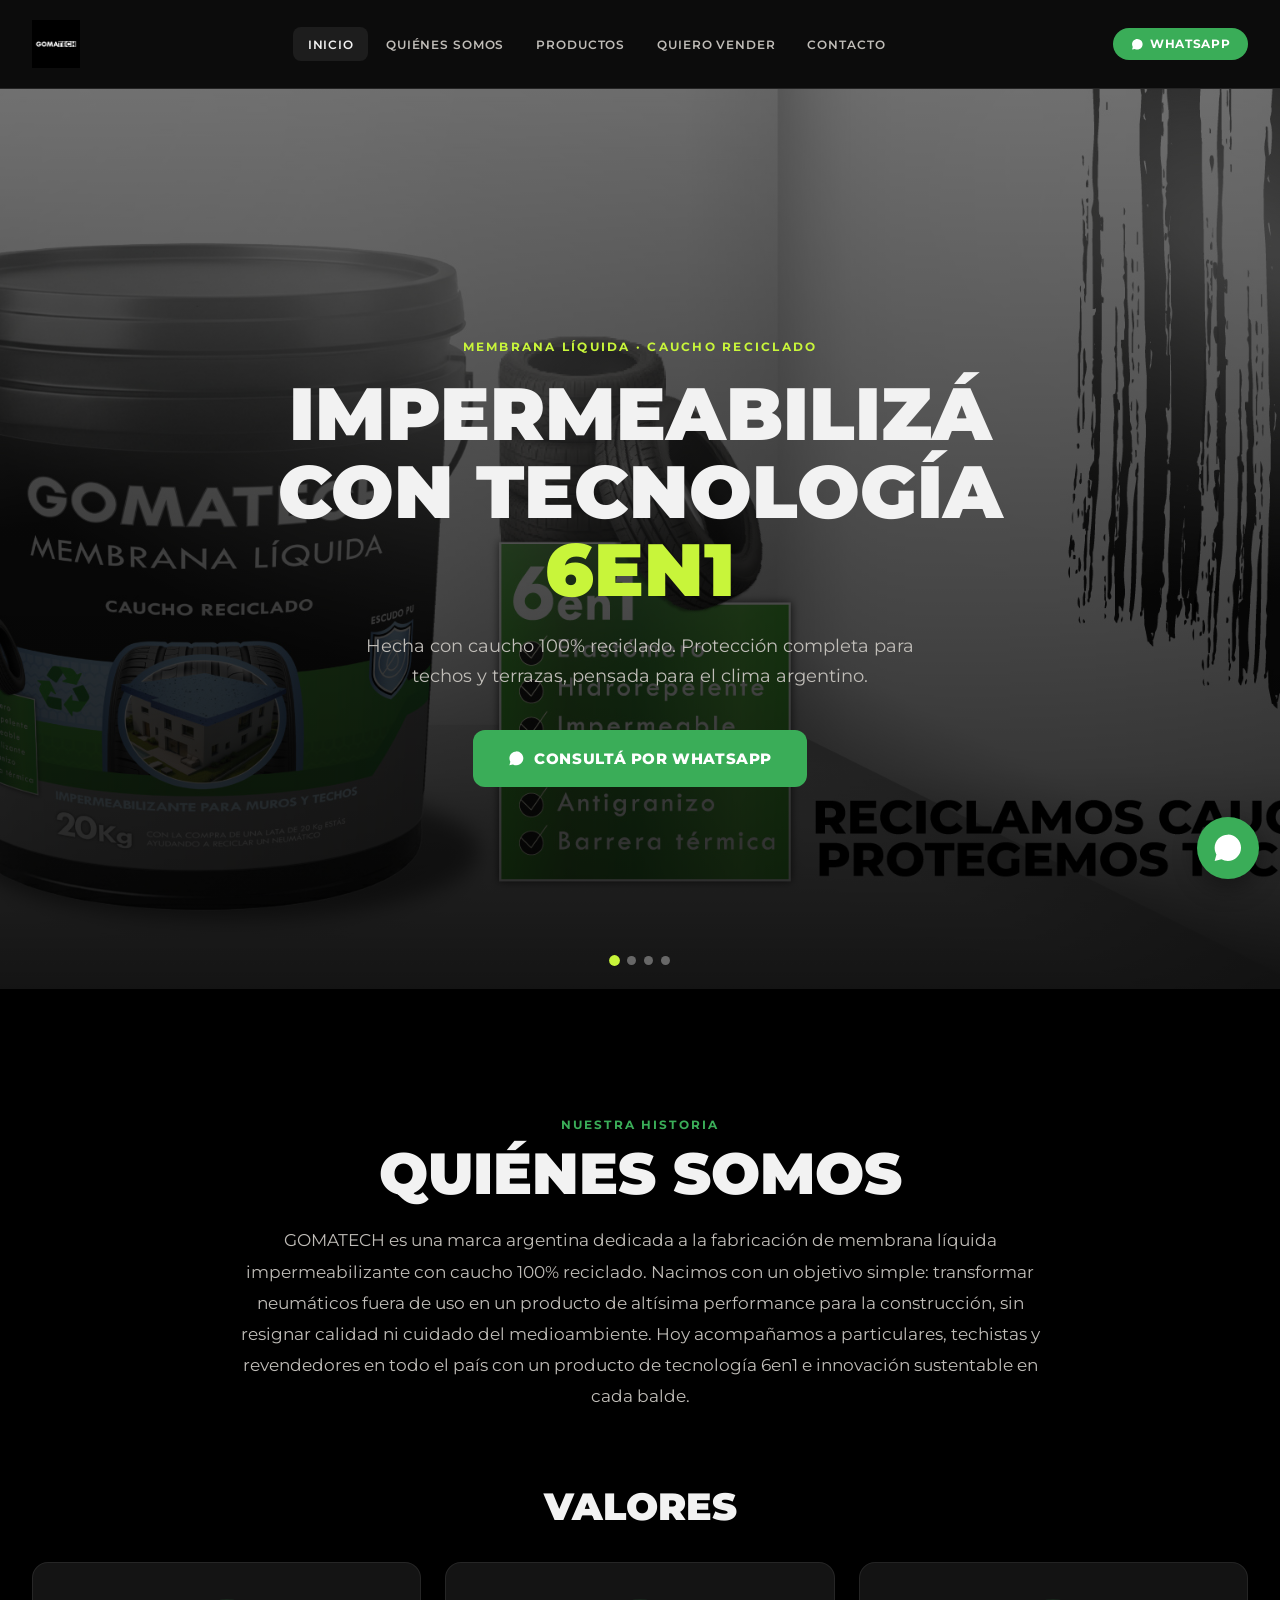
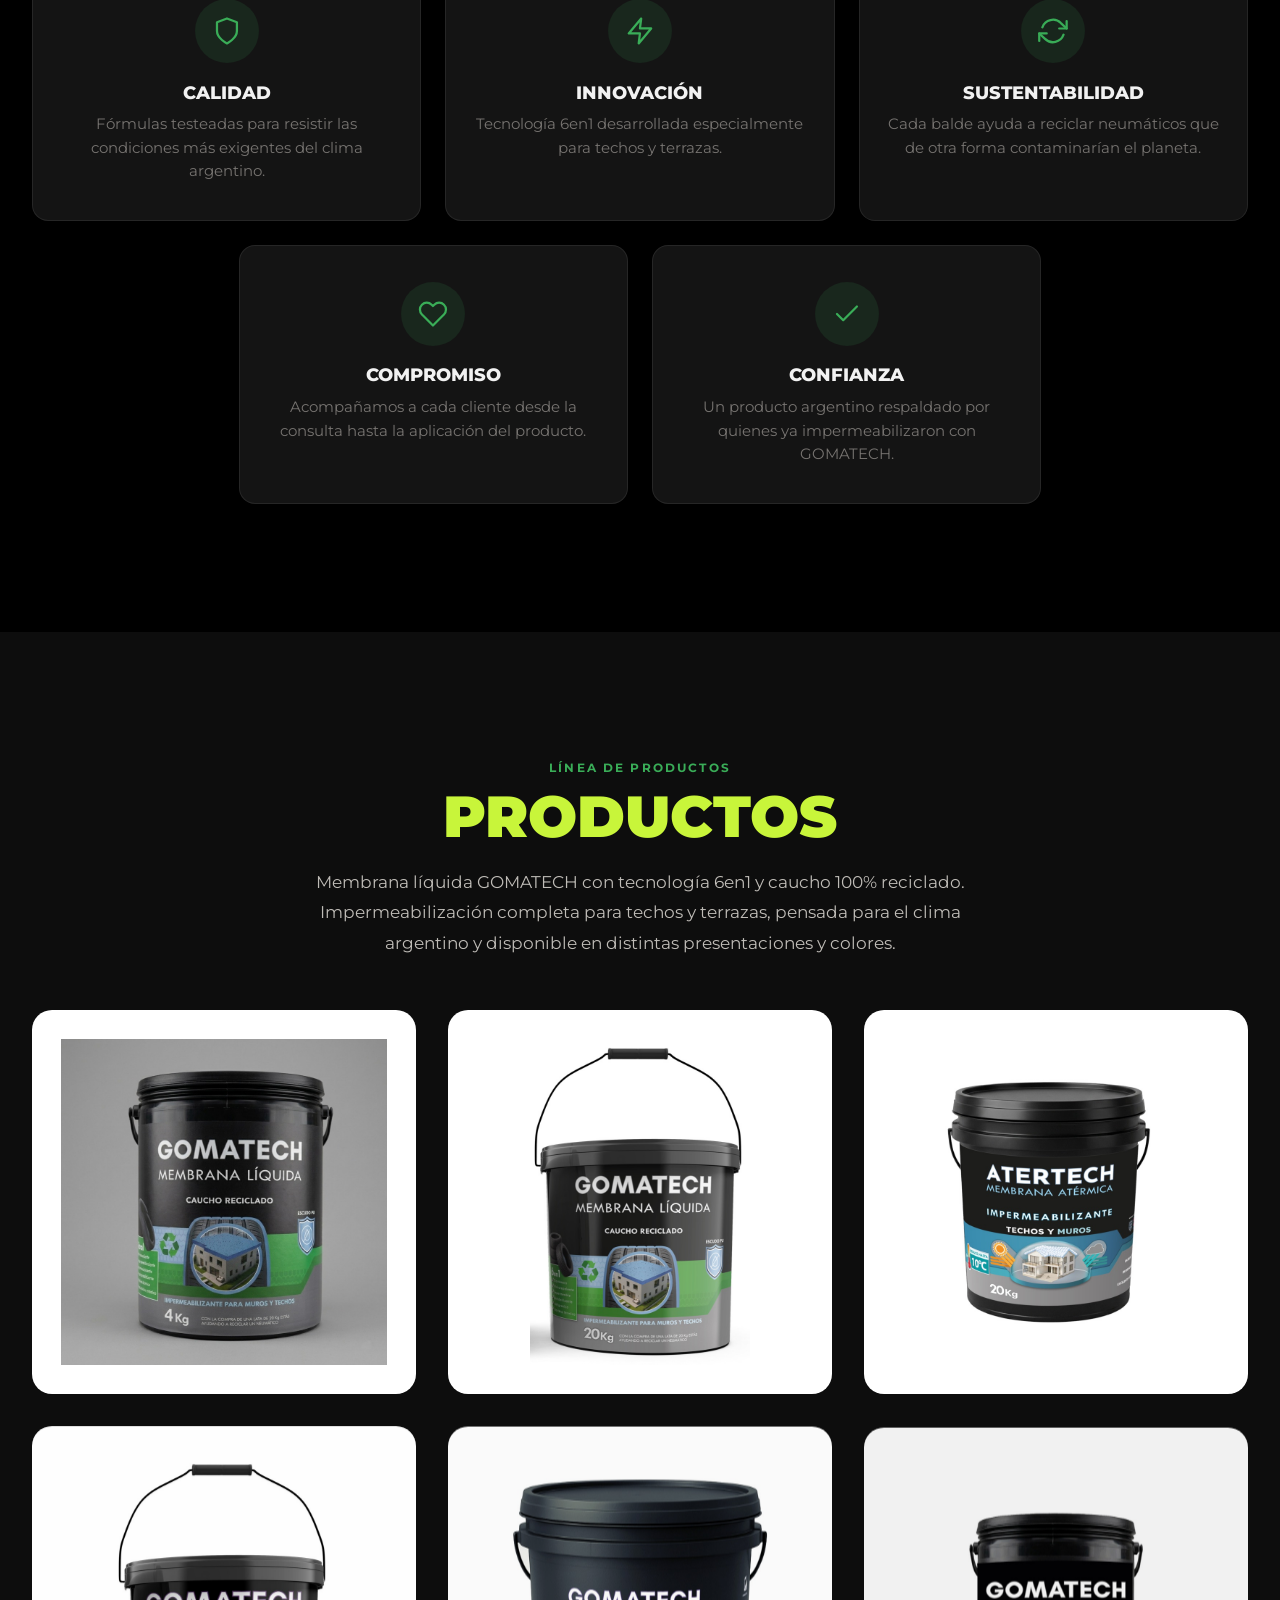
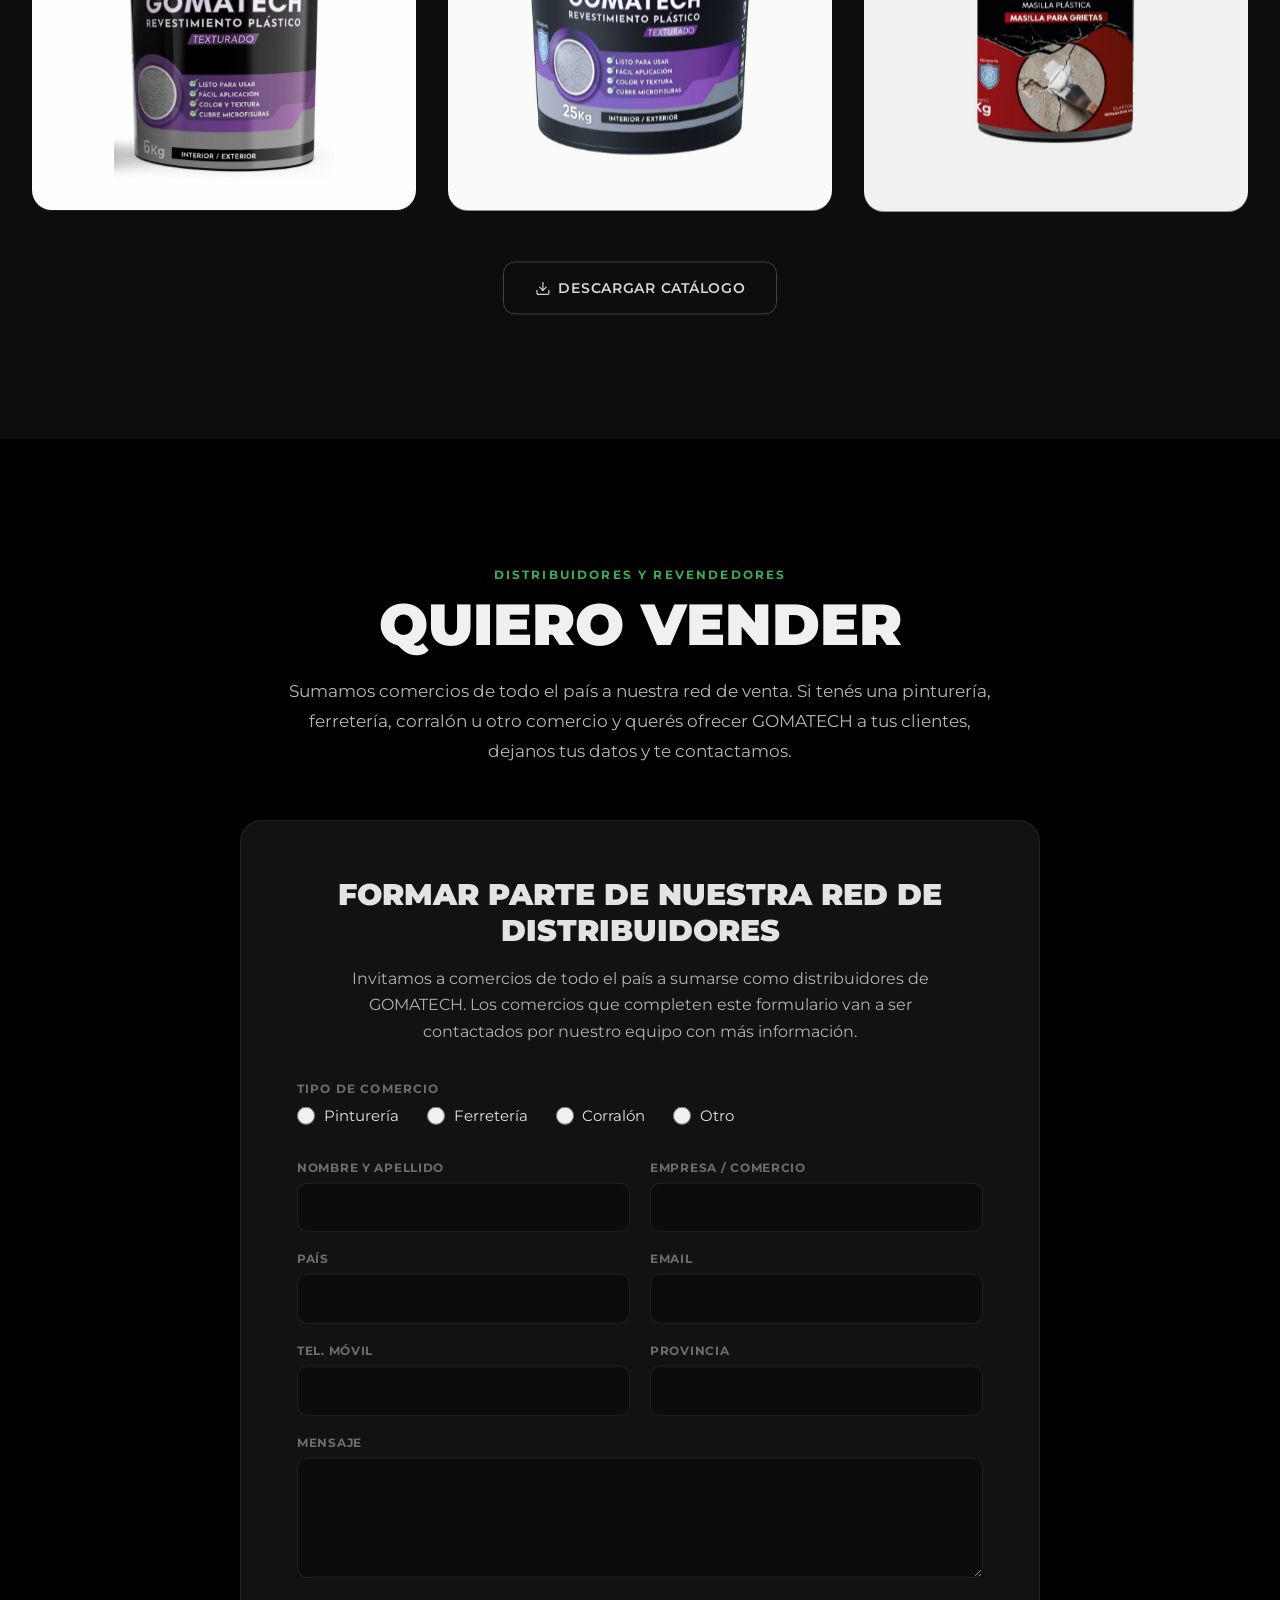
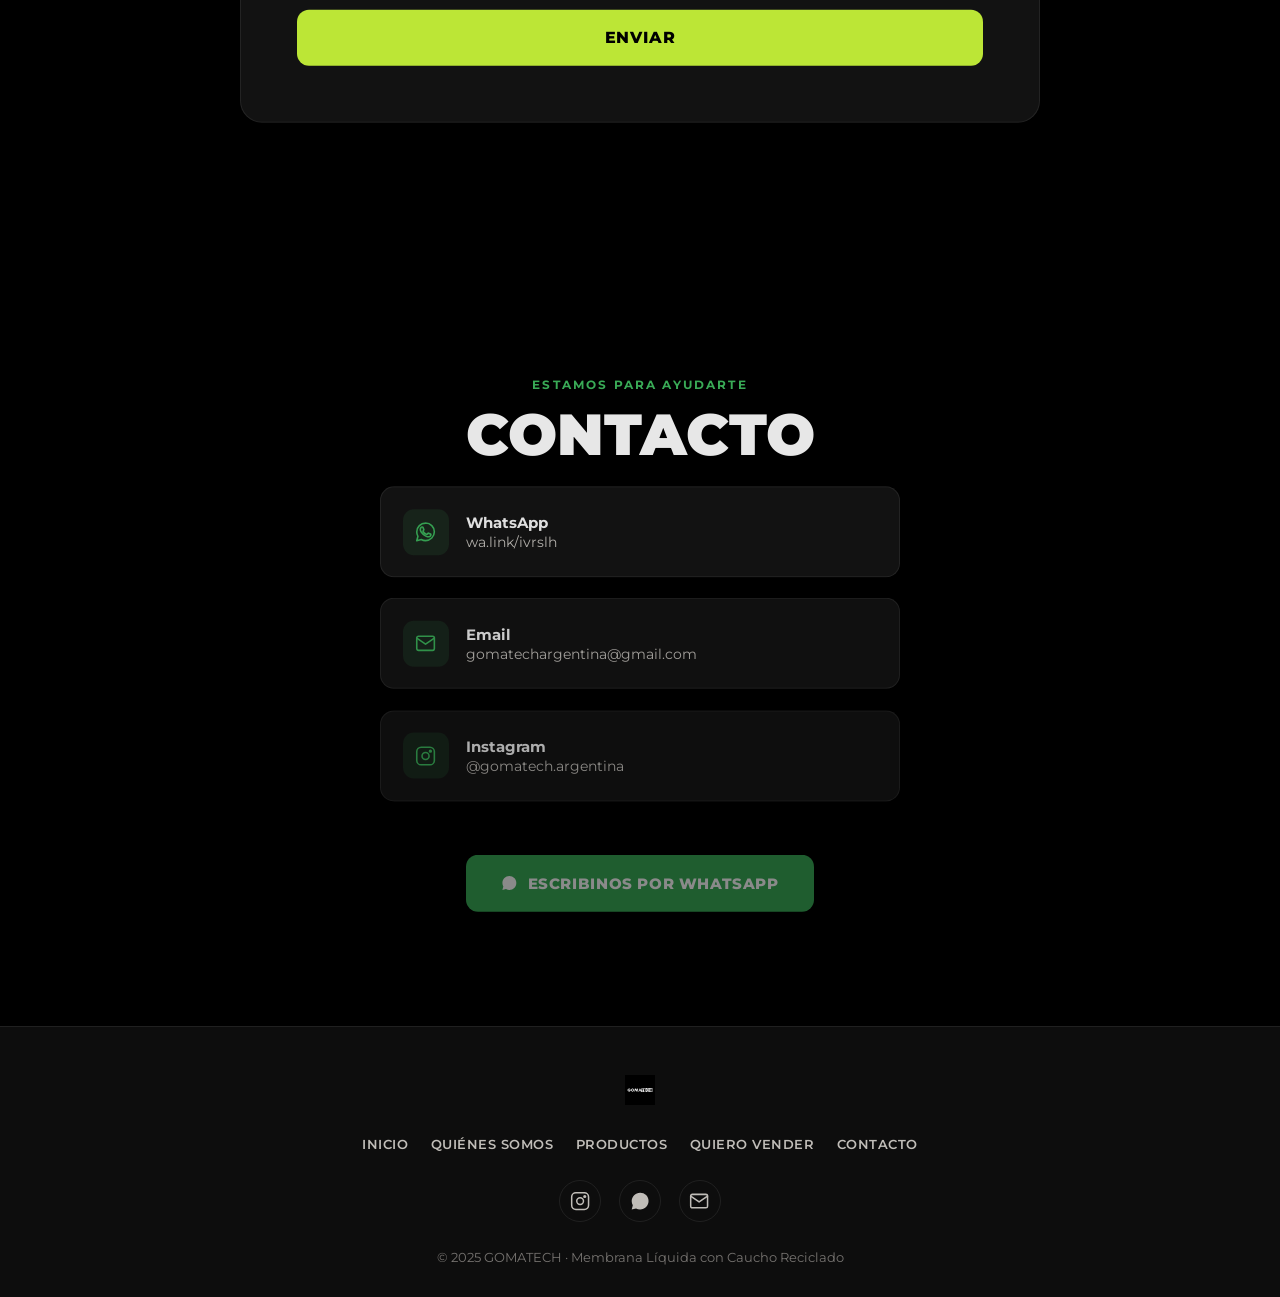
==== commit 8a918bc9: "Sumar banner de marca como primer slide del hero Agrega BANNER1GOMA (optimizado a img-18.jpg) como p" ====
--- a/index.html
+++ b/index.html
@@ -54,7 +54,8 @@
 <!-- ═══ HERO / INICIO ═══ -->
 <section class="hero" id="inicio">
   <div class="hero-slides">
-    <div class="hero-slide active" style="background-image:url('assets/img/img-15.jpg')"></div>
+    <div class="hero-slide active" style="background-image:url('assets/img/img-18.jpg')"></div>
+    <div class="hero-slide" style="background-image:url('assets/img/img-15.jpg')"></div>
     <div class="hero-slide" style="background-image:url('assets/img/img-16.jpg')"></div>
     <div class="hero-slide" style="background-image:url('assets/img/img-17.jpg')"></div>
   </div>
@@ -69,6 +70,7 @@
     <button class="hero-dot active" data-slide="0" aria-label="Slide 1"></button>
     <button class="hero-dot" data-slide="1" aria-label="Slide 2"></button>
     <button class="hero-dot" data-slide="2" aria-label="Slide 3"></button>
+    <button class="hero-dot" data-slide="3" aria-label="Slide 4"></button>
   </div>
 </section>
 
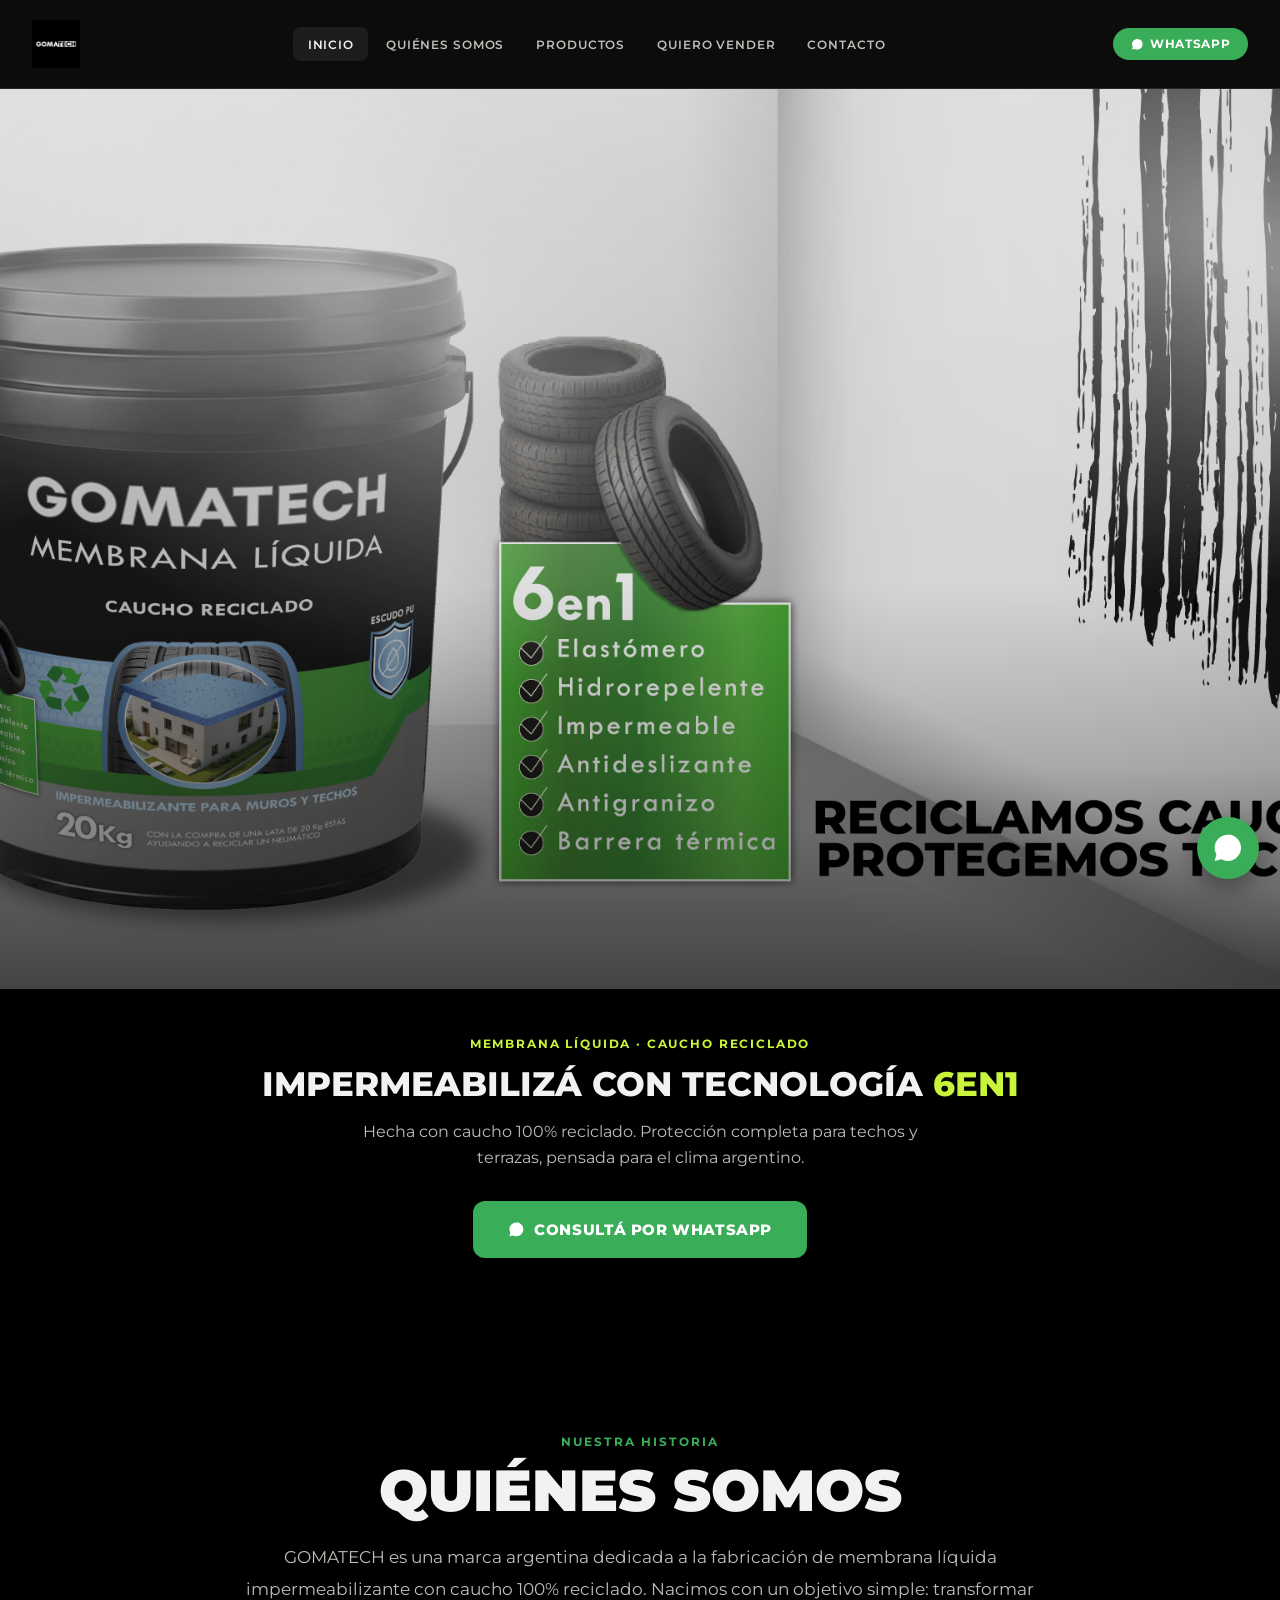
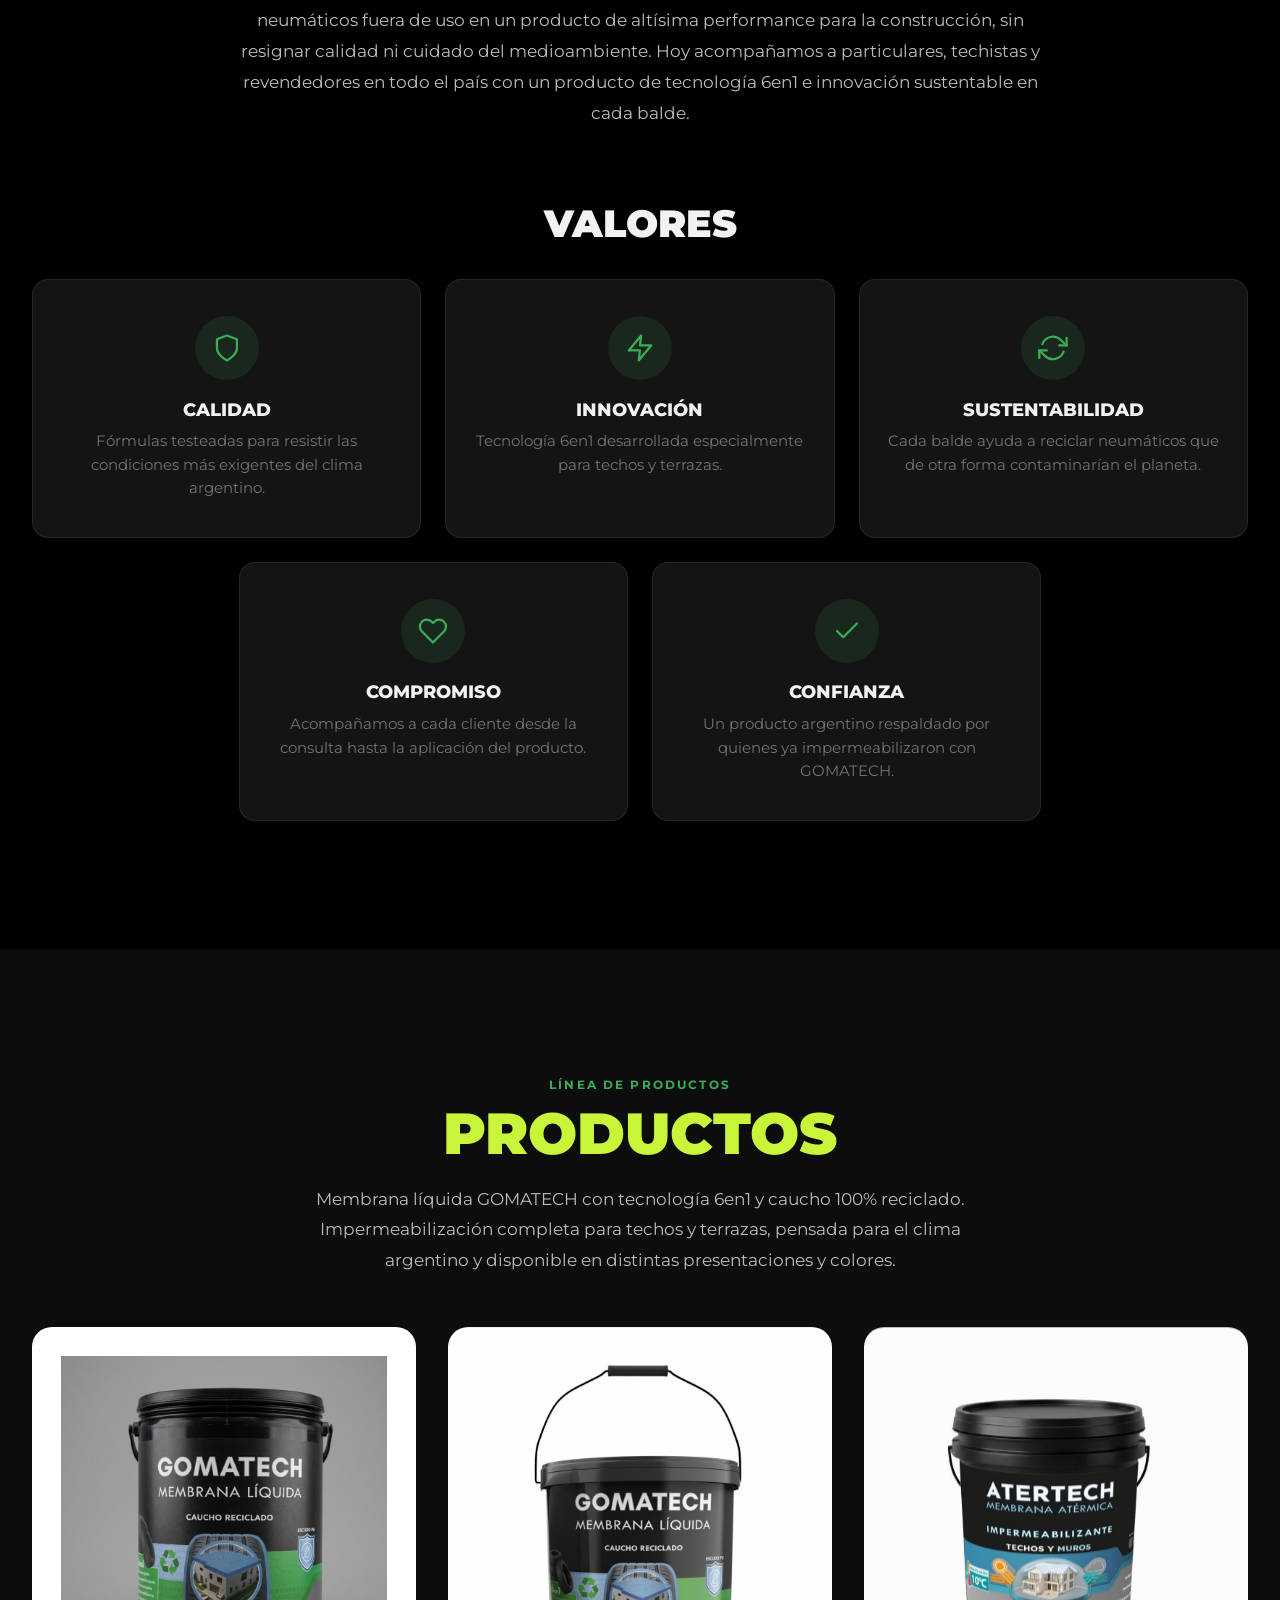
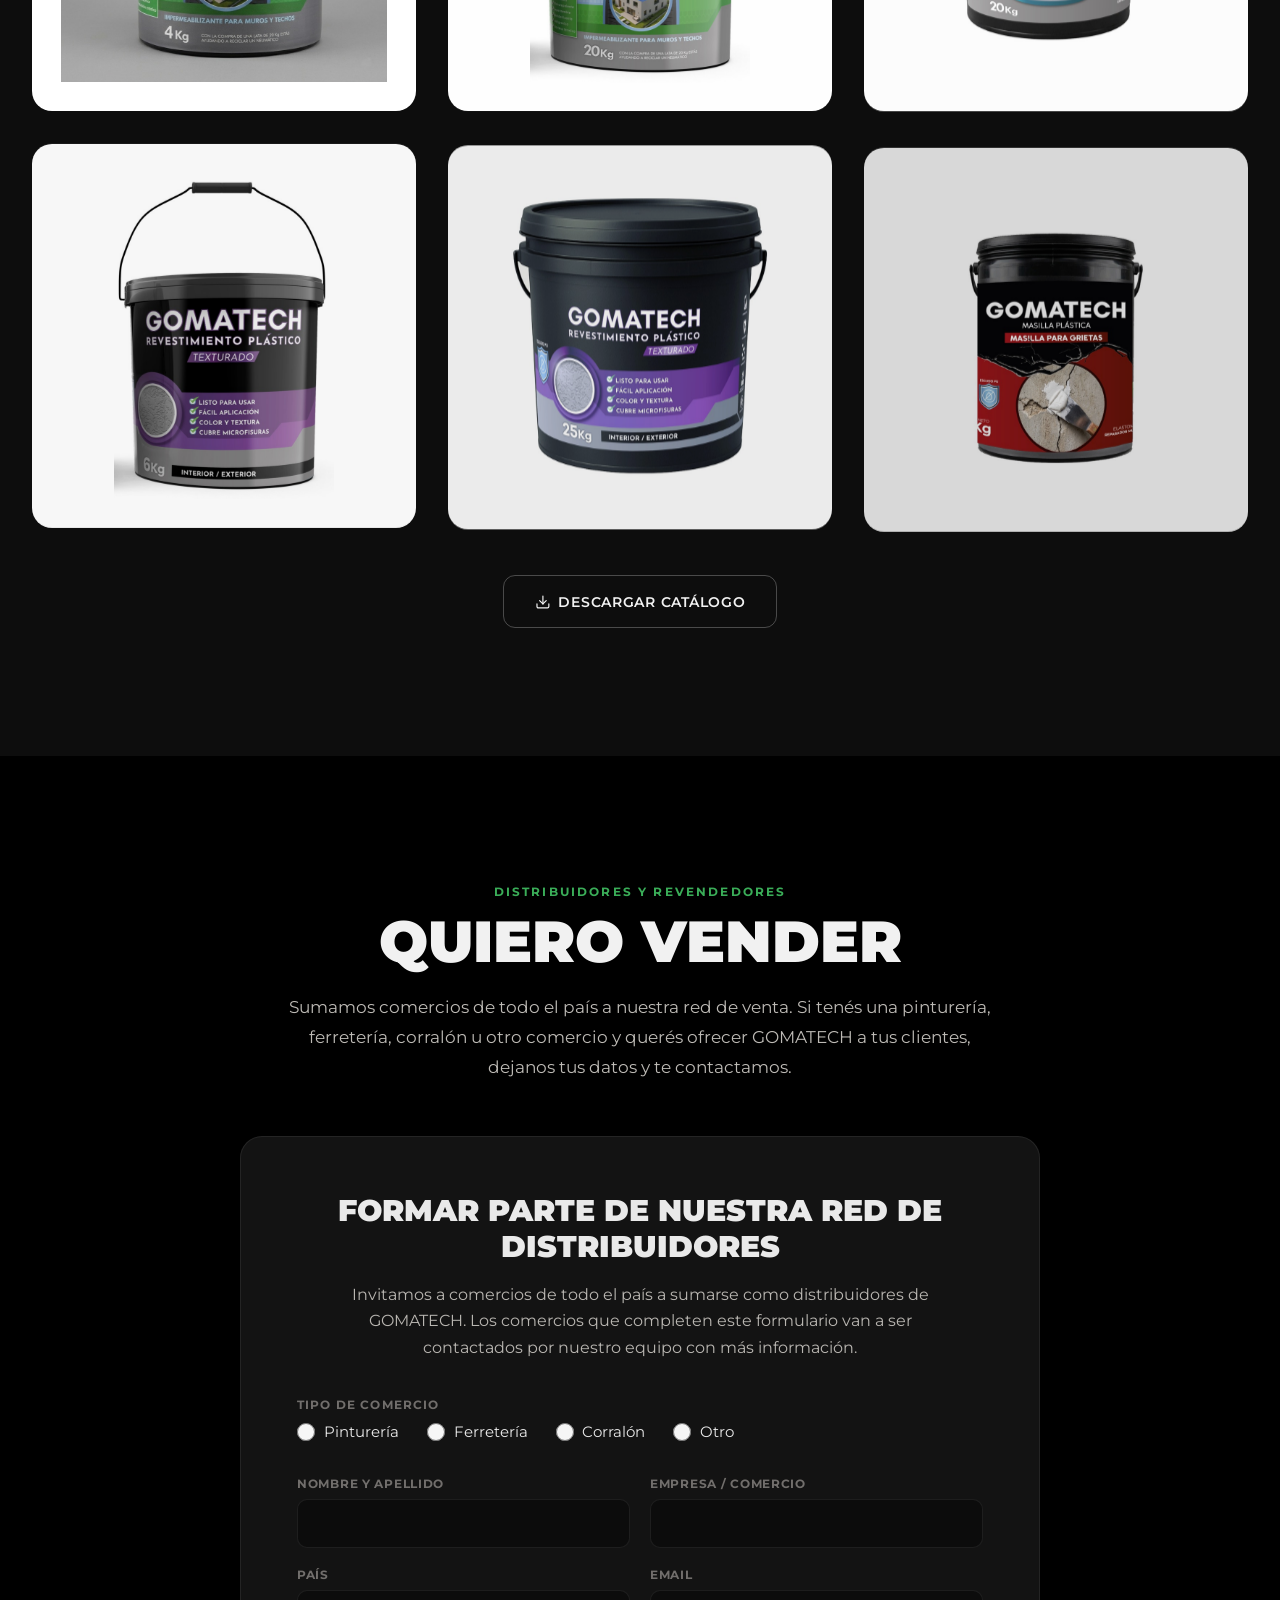
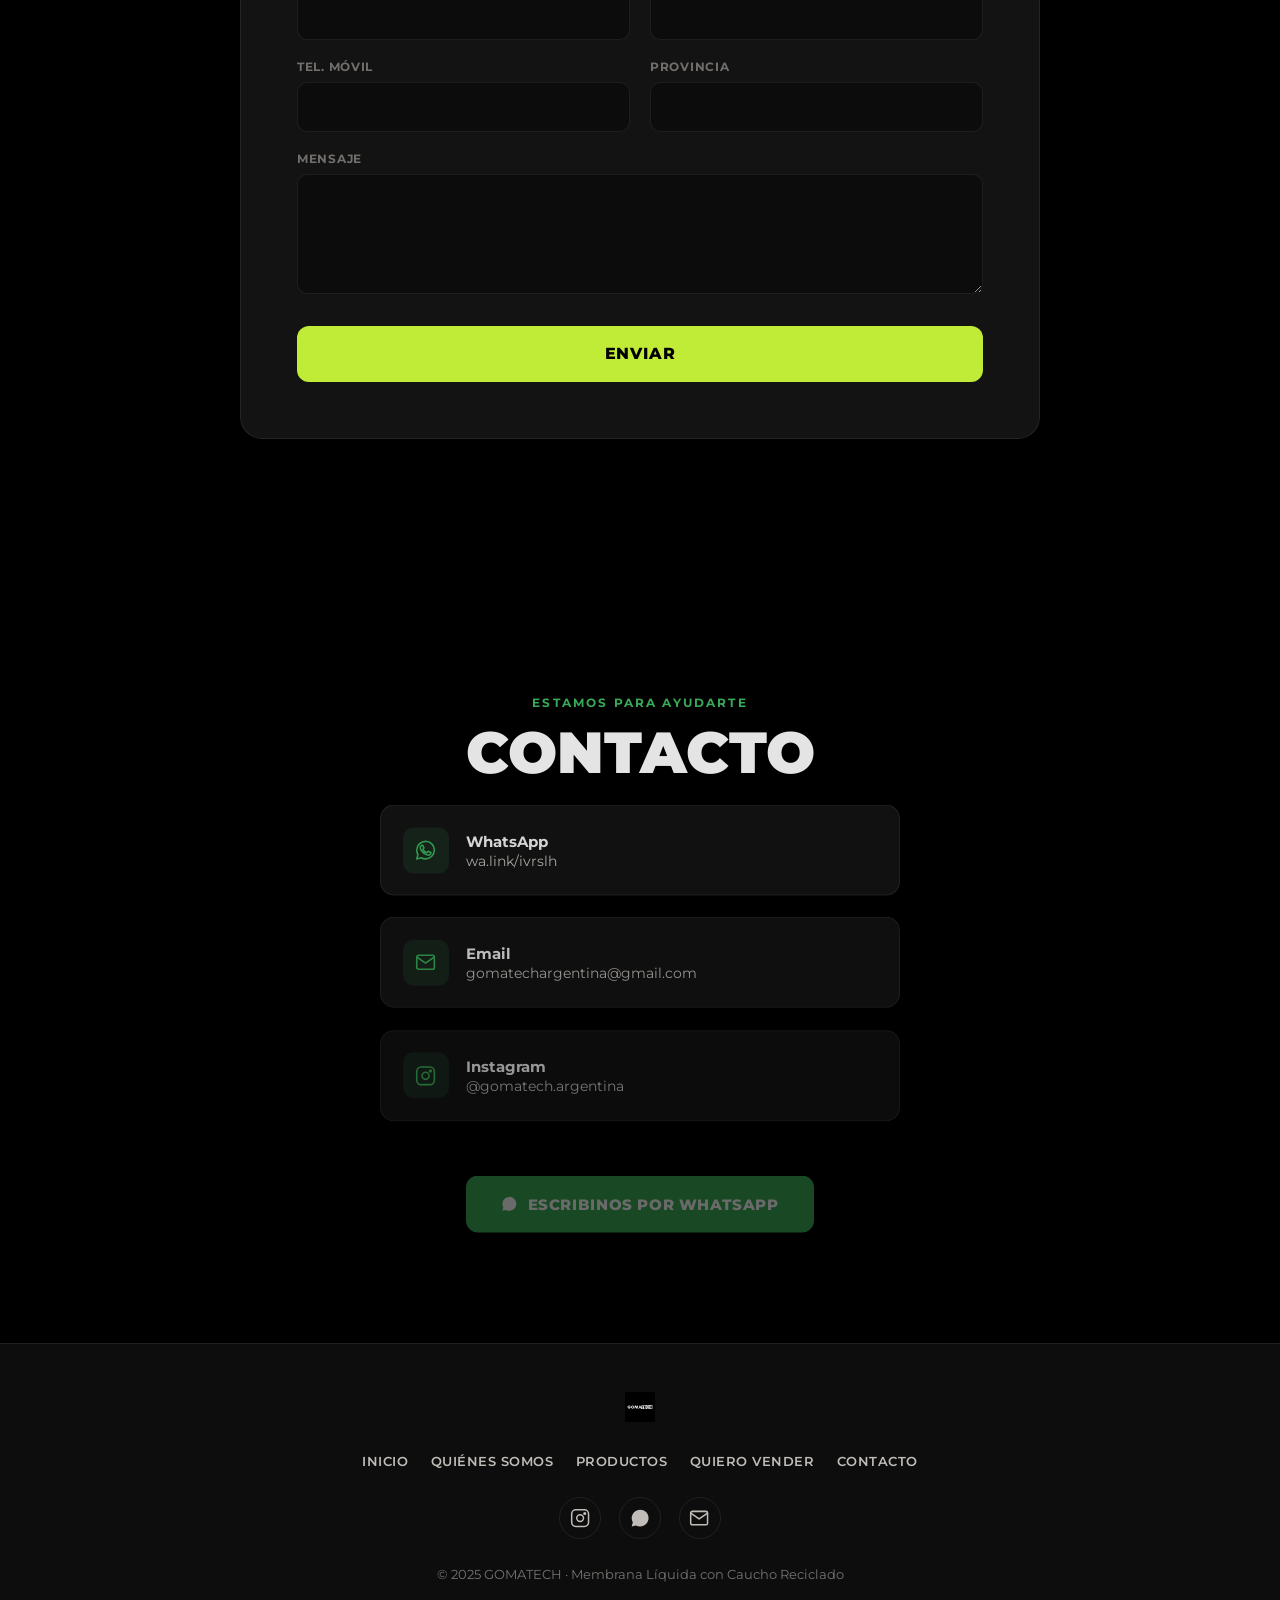
==== commit e34ac8a4: "Simplificar hero a imagen fija sin texto y bajar el título a un bloque informativo Saca el slider (y" ====
--- a/index.html
+++ b/index.html
@@ -53,26 +53,19 @@
 
 <!-- ═══ HERO / INICIO ═══ -->
 <section class="hero" id="inicio">
-  <div class="hero-slides">
-    <div class="hero-slide active" style="background-image:url('assets/img/img-18.jpg')"></div>
-    <div class="hero-slide" style="background-image:url('assets/img/img-15.jpg')"></div>
-    <div class="hero-slide" style="background-image:url('assets/img/img-16.jpg')"></div>
-    <div class="hero-slide" style="background-image:url('assets/img/img-17.jpg')"></div>
-  </div>
+  <div class="hero-bg" style="background-image:url('assets/img/img-18.jpg')"></div>
   <div class="hero-overlay"></div>
-  <div class="hero-content">
-    <p class="hero-kicker">Membrana líquida · Caucho reciclado</p>
-    <h1>Impermeabilizá con tecnología <em>6en1</em></h1>
-    <p class="hero-sub">Hecha con caucho 100% reciclado. Protección completa para techos y terrazas, pensada para el clima argentino.</p>
-    <a href="https://wa.link/ivrslh" target="_blank" class="btn-wa-lg"><svg class="icon icon--solid"><use href="#i-whatsapp"/></svg> Consultá por WhatsApp</a>
-  </div>
-  <div class="hero-dots" id="heroDots">
-    <button class="hero-dot active" data-slide="0" aria-label="Slide 1"></button>
-    <button class="hero-dot" data-slide="1" aria-label="Slide 2"></button>
-    <button class="hero-dot" data-slide="2" aria-label="Slide 3"></button>
-    <button class="hero-dot" data-slide="3" aria-label="Slide 4"></button>
-  </div>
-</section>
+</section>
+
+<!-- ═══ HERO INFO (debajo de la imagen, texto informativo) ═══ -->
+<div class="hero-info">
+  <div class="container">
+    <p class="hero-info-kicker reveal">Membrana líquida · Caucho reciclado</p>
+    <h1 class="hero-info-title reveal">Impermeabilizá con tecnología <em>6en1</em></h1>
+    <p class="hero-info-sub reveal">Hecha con caucho 100% reciclado. Protección completa para techos y terrazas, pensada para el clima argentino.</p>
+    <a href="https://wa.link/ivrslh" target="_blank" class="btn-wa-lg reveal"><svg class="icon icon--solid"><use href="#i-whatsapp"/></svg> Consultá por WhatsApp</a>
+  </div>
+</div>
 
 <!-- ═══ QUIÉNES SOMOS ═══ -->
 <section class="section" id="quienes">
--- a/css/styles.css
+++ b/css/styles.css
@@ -114,47 +114,29 @@
 }
 .btn-wa-card:hover { background: #2a9447; transform: translateY(-2px); box-shadow: 0 10px 24px rgba(58,173,88,.28); }
 
-/* ── HERO SLIDER ── */
-.hero {
-  position: relative; min-height: 100svh; overflow: hidden;
-  display: flex; align-items: center; justify-content: center;
-}
-.hero-slides { position: absolute; inset: 0; z-index: 0; }
-.hero-slide {
-  position: absolute; inset: 0; background-size: cover; background-position: center;
-  opacity: 0; transition: opacity 1.2s ease;
-}
-.hero-slide.active { opacity: 1; }
+/* ── HERO (imagen sola, sin texto encima) ── */
+.hero { position: relative; min-height: 100svh; overflow: hidden; }
+.hero-bg { position: absolute; inset: 0; background-size: cover; background-position: center; }
 .hero-overlay {
-  position: absolute; inset: 0; z-index: 1;
-  background: linear-gradient(180deg, rgba(0,0,0,.55) 0%, rgba(0,0,0,.72) 60%, rgba(0,0,0,.85) 100%);
-}
-.hero-content {
-  position: relative; z-index: 2; text-align: center;
-  max-width: 820px; padding: 6rem 1.25rem 3rem;
-}
-.hero-kicker {
-  font-size: .78rem; font-weight: 700; letter-spacing: .18em; text-transform: uppercase;
-  color: var(--accent); margin-bottom: 1.3rem;
-}
-.hero h1 {
-  font-weight: 900; font-size: clamp(2.4rem, 9vw, 4.6rem);
-  line-height: 1.06; text-transform: uppercase; color: var(--off-white); margin-bottom: 1.4rem;
-}
-.hero h1 em { color: var(--accent); font-style: normal; }
-.hero-sub {
-  font-size: 1.1rem; color: var(--warm-gray); line-height: 1.7;
-  margin: 0 auto 2.4rem; max-width: 560px;
-}
-.hero-dots {
-  position: absolute; z-index: 2; bottom: 1.5rem; left: 50%; transform: translateX(-50%);
-  display: flex; gap: .5rem;
-}
-.hero-dot {
-  width: 9px; height: 9px; border-radius: 50%; border: none;
-  background: rgba(255,255,255,.35); cursor: pointer; padding: 0; transition: background .2s, transform .2s;
-}
-.hero-dot.active { background: var(--accent); transform: scale(1.2); }
+  position: absolute; inset: 0;
+  background: linear-gradient(180deg, rgba(0,0,0,.1) 0%, rgba(0,0,0,.12) 55%, rgba(0,0,0,.5) 100%);
+}
+
+/* ── HERO INFO (texto informativo debajo de la imagen) ── */
+.hero-info { padding: 3rem 0; text-align: center; }
+.hero-info-kicker {
+  font-size: .72rem; font-weight: 700; letter-spacing: .16em; text-transform: uppercase;
+  color: var(--accent); margin-bottom: .8rem;
+}
+.hero-info-title {
+  font-weight: 800; font-size: clamp(1.5rem, 4vw, 2.1rem);
+  line-height: 1.2; text-transform: uppercase; color: var(--off-white); margin-bottom: .9rem;
+}
+.hero-info-title em { color: var(--accent); font-style: normal; }
+.hero-info-sub {
+  font-size: .98rem; color: var(--warm-gray); line-height: 1.7;
+  margin: 0 auto 1.8rem; max-width: 560px;
+}
 
 /* ── QUIENES SOMOS ── */
 .quienes-grid { max-width: 820px; margin: 0 auto 3.5rem; }
